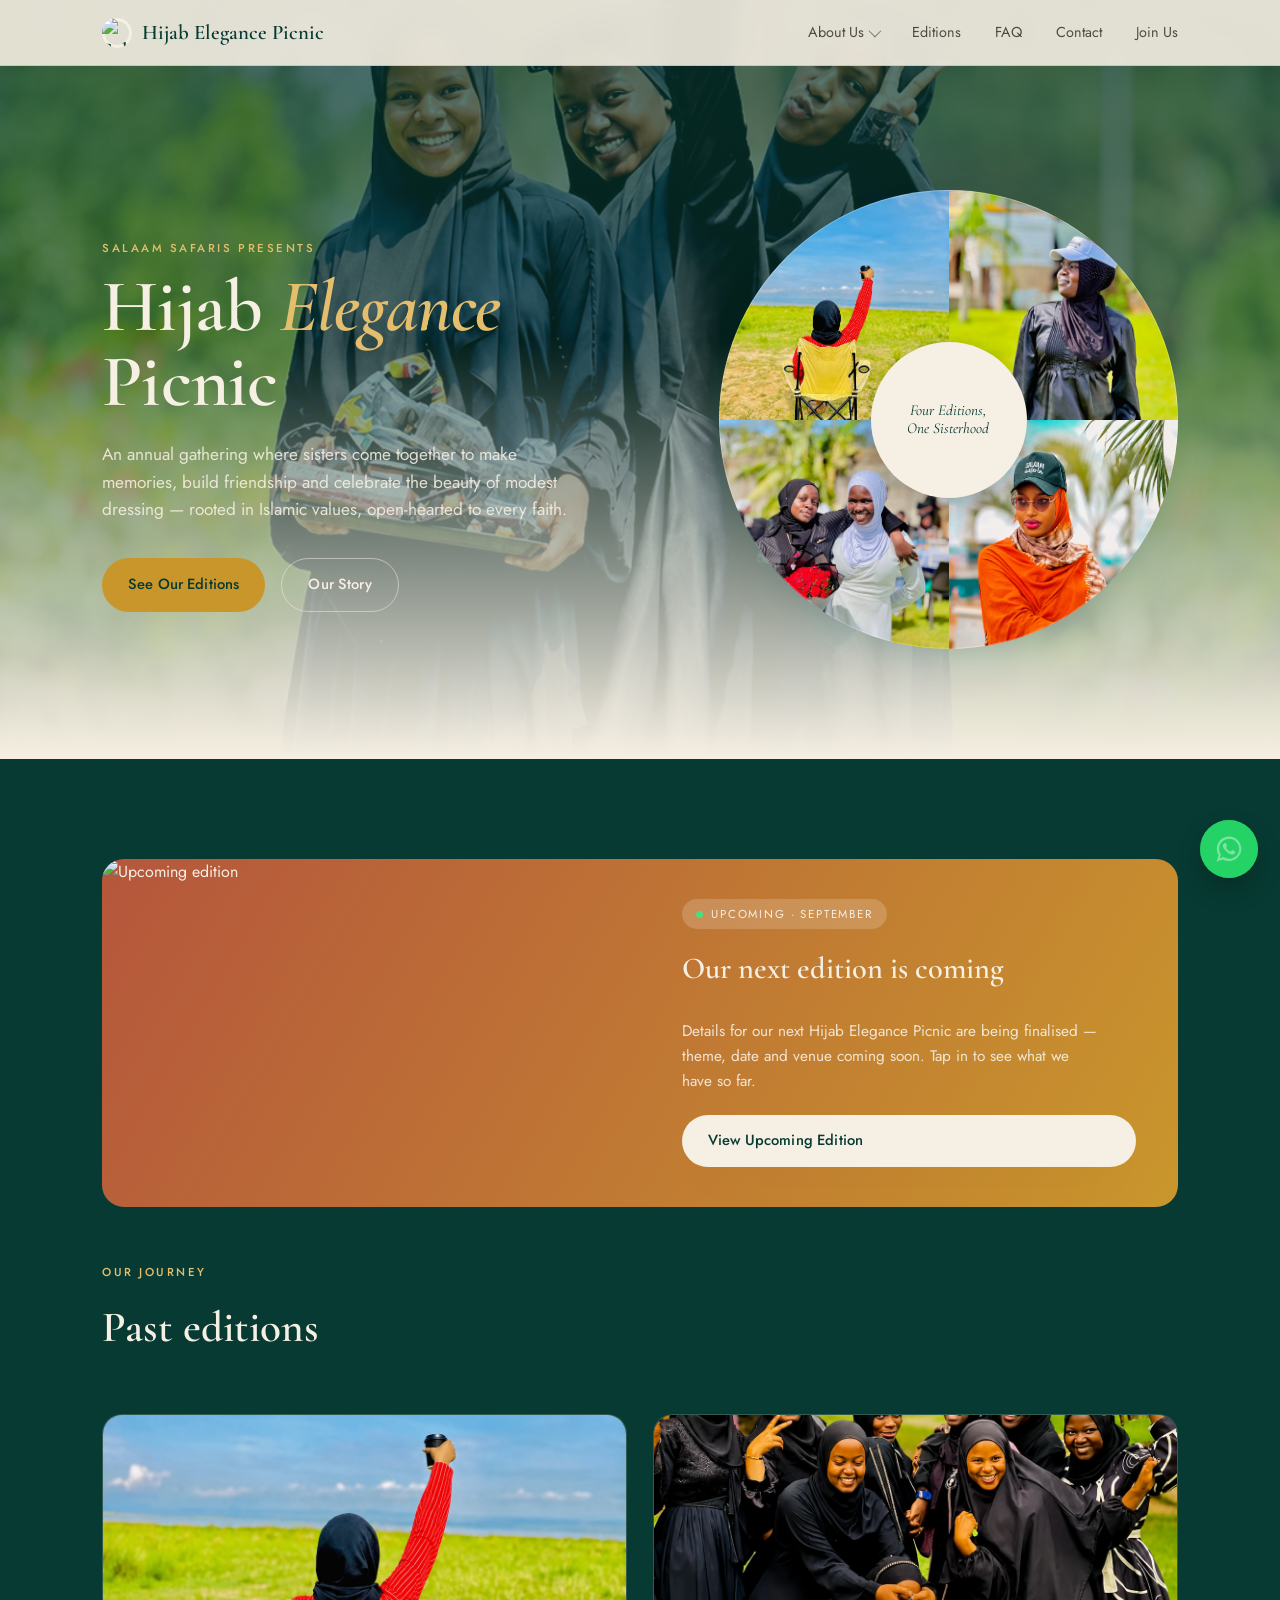
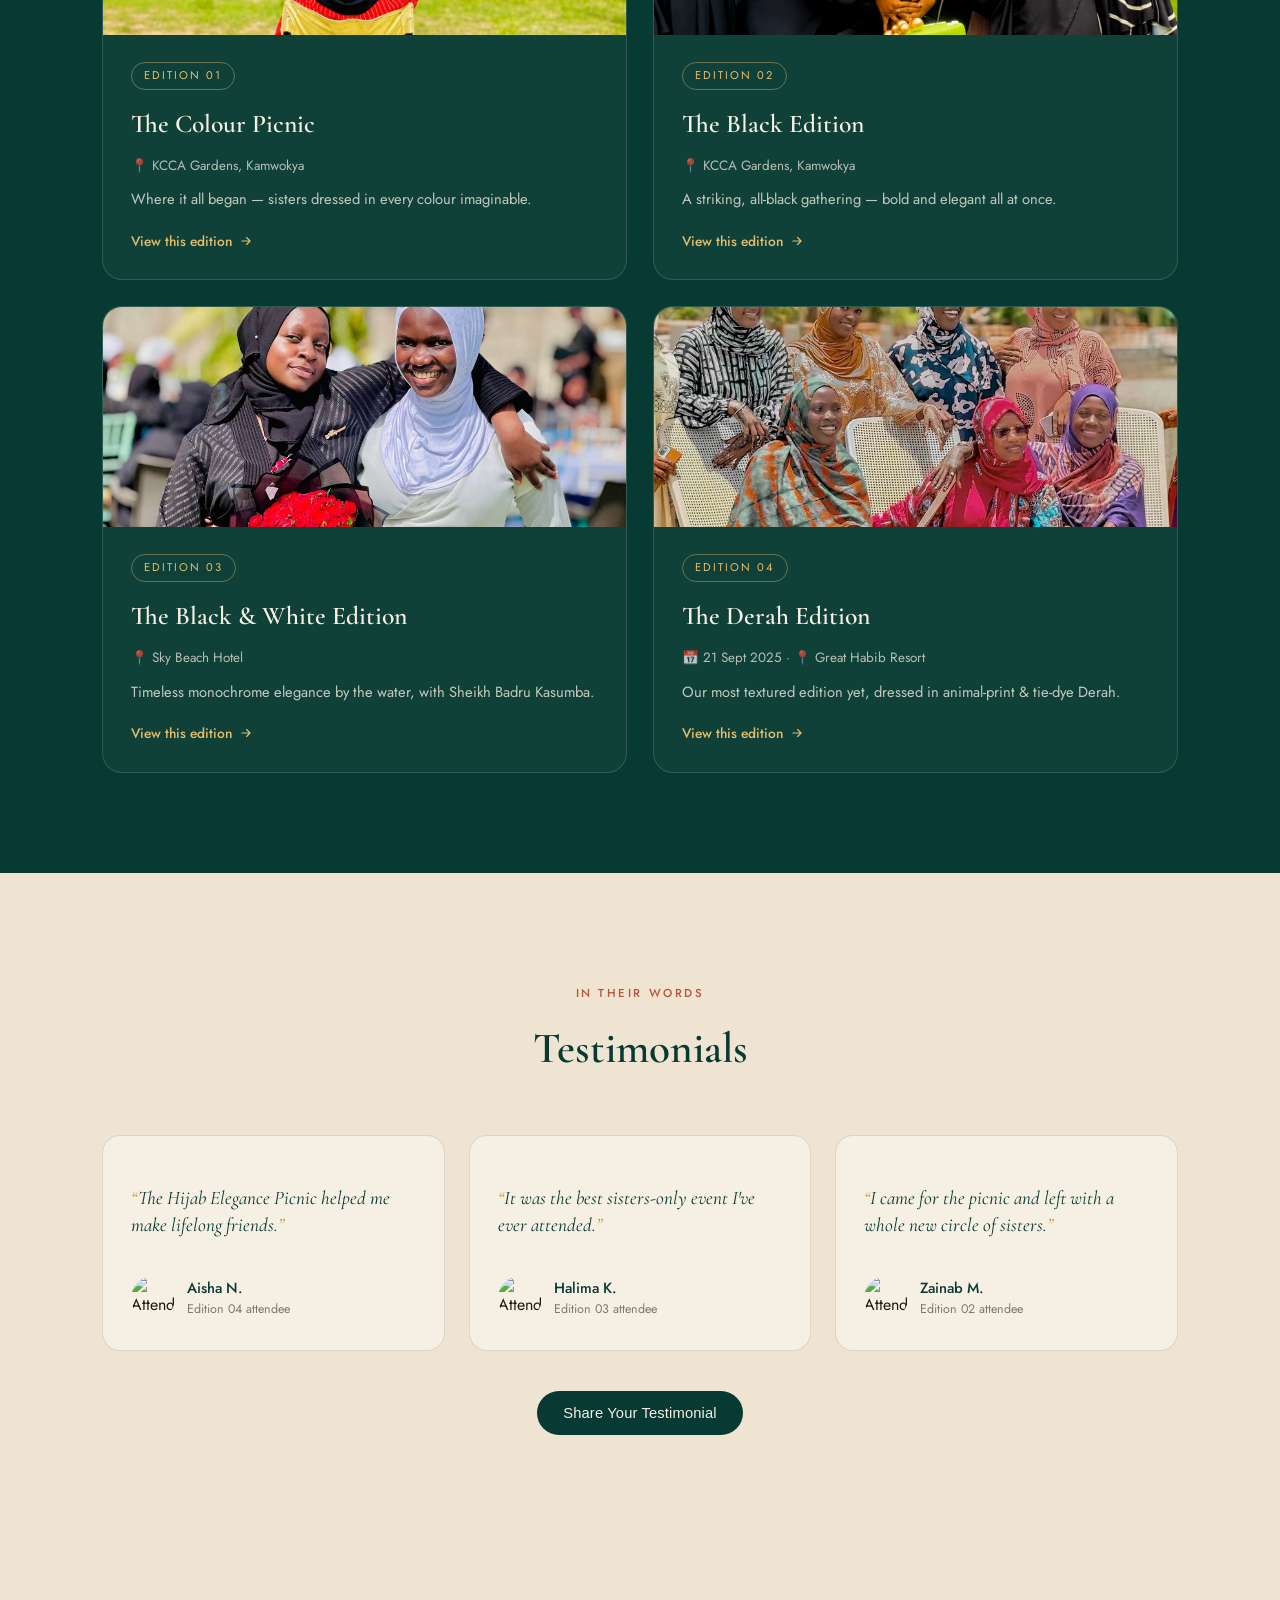
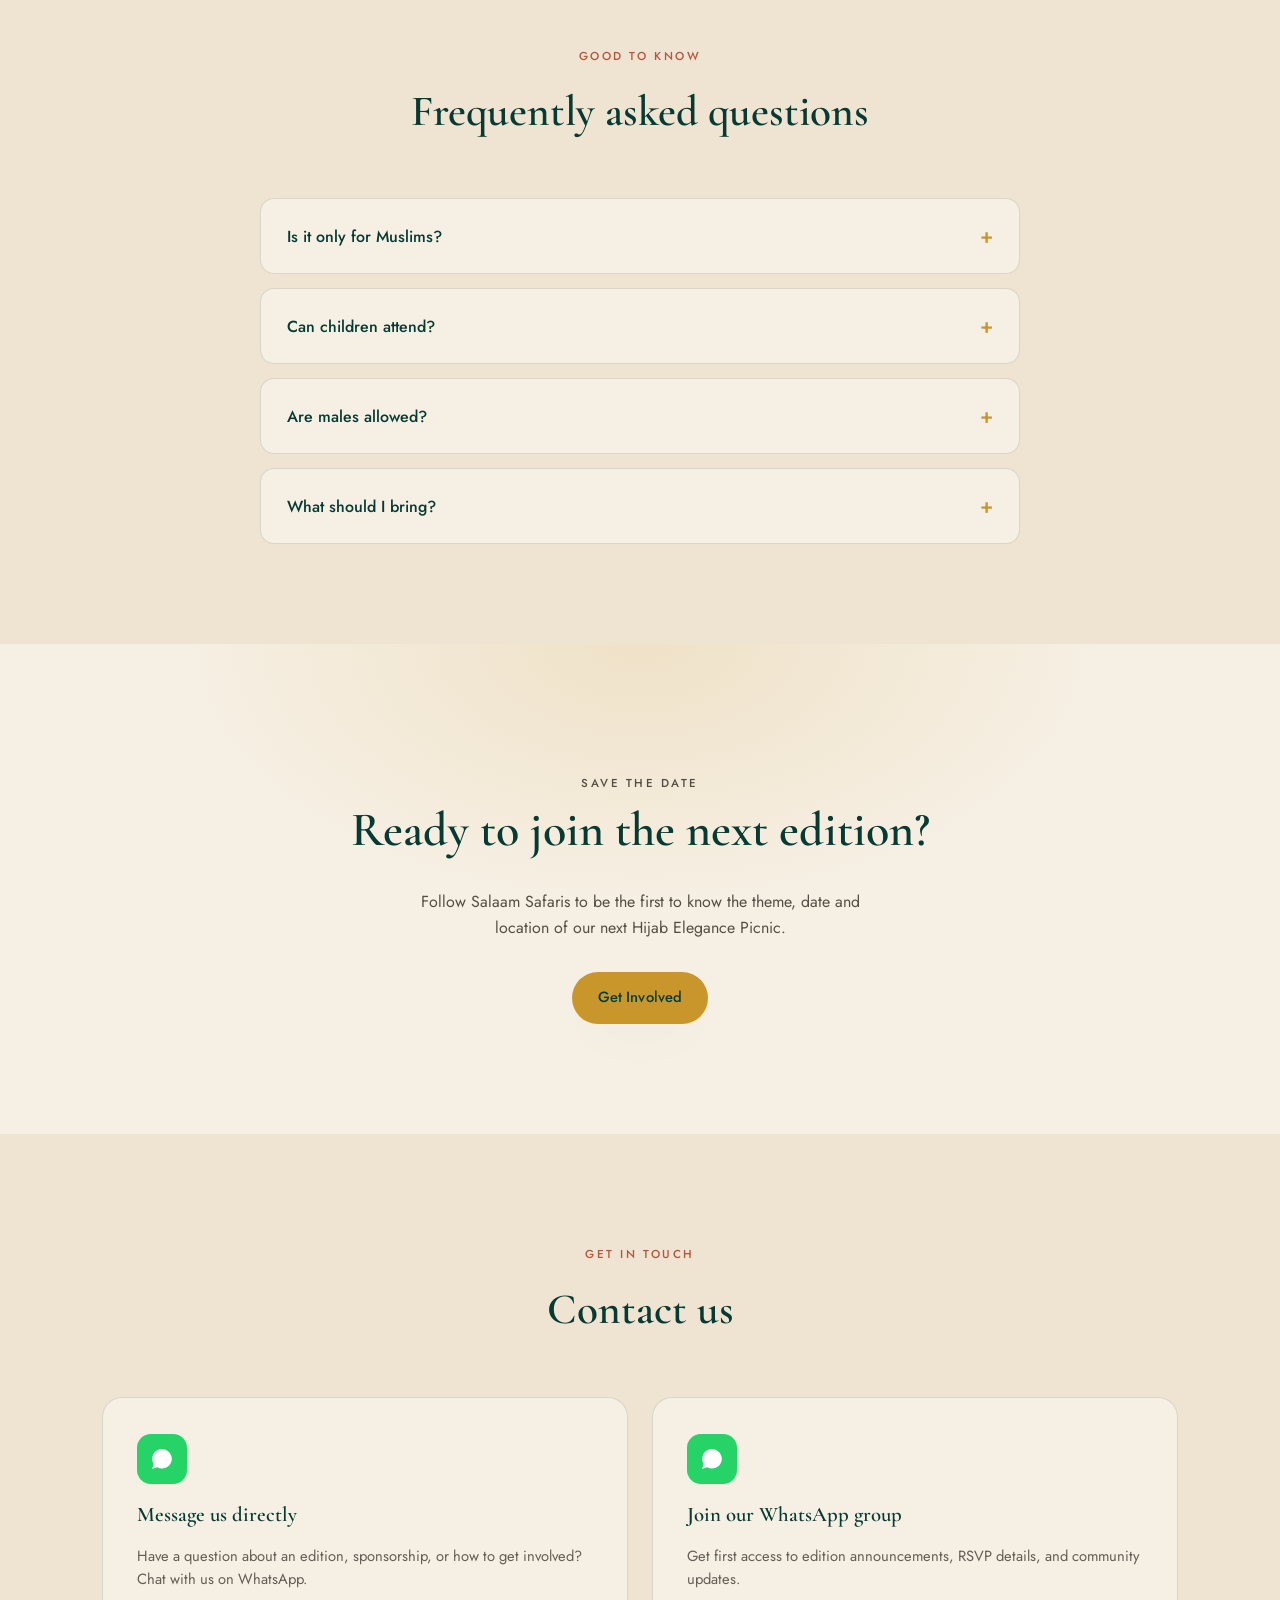
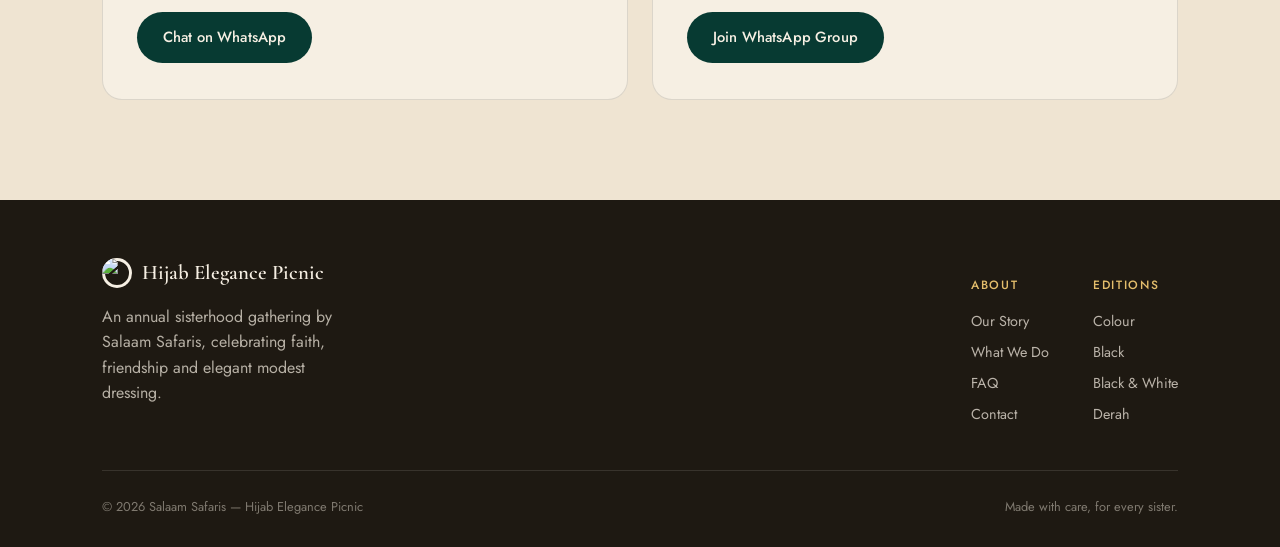
==== index.html @ fbd4b78c "Add files via upload" ====
<!DOCTYPE html>
<html lang="en">
<head>
<meta charset="UTF-8">
<meta name="viewport" content="width=device-width, initial-scale=1.0">
<title>Hijab Elegance Picnic — Salaam Safaris</title>
<link rel="stylesheet" href="style.css">
</head>
<body>

<header>
  <nav>
    <a href="index.html" class="brand">
      <span class="mark"><img src="hhhhh2" alt="Salaam Safaris logo"></span>
      Hijab Elegance Picnic
    </a>
    <button class="navtoggle" id="navToggle" aria-label="Toggle menu">
      <svg width="24" height="24" viewBox="0 0 24 24" fill="none"><path d="M4 6h16M4 12h16M4 18h16" stroke="currentColor" stroke-width="1.8" stroke-linecap="round"/></svg>
    </button>
    <div class="navlinks" id="navLinks">
      <div class="has-dropdown">
        <a href="about.html">About Us <span class="caret"></span></a>
        <div class="dropdown-menu">
          <a href="about.html#story">Our Story</a>
          <a href="about.html#mission">Mission &amp; Vision</a>
          <a href="about.html#activities">What We Do</a>
        </div>
      </div>
      <a href="#editions">Editions</a>
      <a href="#faq">FAQ</a>
      <a href="#contact">Contact</a>
      <a href="#join">Join Us</a>
    </div>
  </nav>
</header>

<section class="hero">
  <div class="hero-bg">
    <!-- Replace with a wide photo from a picnic -->
    <img src="bwbw1.png" alt="Sisters at the Hijab Elegance Picnic">
  </div>
  <div class="wrap hero-inner">
    <div>
      <p class="eyebrow">Salaam Safaris presents</p>
      <h1>Hijab <em>Elegance</em><br>Picnic</h1>
      <p class="sub">An annual gathering where sisters come together to make memories, build friendship and celebrate the beauty of modest dressing — rooted in Islamic values, open-hearted to every faith.</p>
      <div class="hero-ctas">
        <a href="#editions" class="btn btn-primary">See Our Editions</a>
        <a href="about.html" class="btn btn-ghost">Our Story</a>
      </div>
    </div>
    <div class="drape reveal">
      <div class="quadrant q-color"><img src="Nakiah.png" alt="Colour edition"></div>
      <div class="quadrant q-black"><img src="hafswa.jpg" alt="Black edition"></div>
      <div class="quadrant q-bw"><img src="bwbw2.jpg" alt="Black and white edition"></div>
      <div class="quadrant q-derah"><img src="ddddd2.jpeg" alt="Derah edition"></div>
      <div class="drape-center"><span>Four Editions,<br>One Sisterhood</span></div>
    </div>
  </div>
</section>

<section class="editions section-pad" id="editions">
  <div class="wrap">

    <a href="upcoming.html" class="upcoming-banner reveal">
      <div class="upcoming-photo">
        <!-- Replace with a photo teasing the September edition -->
        <img src="https://placehold.co/800x600/B5563C/F6EFE3?text=Upcoming+Edition+Photo" alt="Upcoming edition">
      </div>
      <div class="upcoming-content">
        <span class="upcoming-badge"><span class="dot"></span>Upcoming · September</span>
        <h3>Our next edition is coming</h3>
        <p>Details for our next Hijab Elegance Picnic are being finalised — theme, date and venue coming soon. Tap in to see what we have so far.</p>
        <span class="btn btn-primary">View Upcoming Edition</span>
      </div>
    </a>

    <div class="section-head past-editions-head reveal">
      <p class="eyebrow">Our Journey</p>
      <h2>Past editions</h2>
    </div>
    <div class="edition-grid">

      <a href="edition-colour.html" class="edition-card reveal">
        <div class="edition-photo"><img src="Nakiah.png" alt="The Colour Picnic"></div>
        <div class="edition-body">
          <span class="edition-tag">Edition 01</span>
          <h3>The Colour Picnic</h3>
          <div class="edition-meta"><span>📍 KCCA Gardens, Kamwokya</span></div>
          <p class="desc">Where it all began — sisters dressed in every colour imaginable.</p>
          <span class="edition-link">View this edition <svg width="14" height="14" viewBox="0 0 24 24" fill="none"><path d="M5 12h14M13 6l6 6-6 6" stroke="currentColor" stroke-width="2" stroke-linecap="round" stroke-linejoin="round"/></svg></span>
        </div>
      </a>

      <a href="edition-black.html" class="edition-card reveal">
        <div class="edition-photo"><img src="bbbbb5.jpg" alt="The Black Edition"></div>
        <div class="edition-body">
          <span class="edition-tag">Edition 02</span>
          <h3>The Black Edition</h3>
          <div class="edition-meta"><span>📍 KCCA Gardens, Kamwokya</span></div>
          <p class="desc">A striking, all-black gathering — bold and elegant all at once.</p>
          <span class="edition-link">View this edition <svg width="14" height="14" viewBox="0 0 24 24" fill="none"><path d="M5 12h14M13 6l6 6-6 6" stroke="currentColor" stroke-width="2" stroke-linecap="round" stroke-linejoin="round"/></svg></span>
        </div>
      </a>

      <a href="edition-bw.html" class="edition-card reveal">
        <div class="edition-photo"><img src="bwbw2.jpg" alt="The Black and White Edition"></div>
        <div class="edition-body">
          <span class="edition-tag">Edition 03</span>
          <h3>The Black &amp; White Edition</h3>
          <div class="edition-meta"><span>📍 Sky Beach Hotel</span></div>
          <p class="desc">Timeless monochrome elegance by the water, with Sheikh Badru Kasumba.</p>
          <span class="edition-link">View this edition <svg width="14" height="14" viewBox="0 0 24 24" fill="none"><path d="M5 12h14M13 6l6 6-6 6" stroke="currentColor" stroke-width="2" stroke-linecap="round" stroke-linejoin="round"/></svg></span>
        </div>
      </a>

      <a href="edition-derah.html" class="edition-card reveal">
        <div class="edition-photo"><img src="ddddd4.jpeg" alt="The Derah Edition"></div>
        <div class="edition-body">
          <span class="edition-tag">Edition 04</span>
          <h3>The Derah Edition</h3>
          <div class="edition-meta"><span>📅 21 Sept 2025 · 📍 Great Habib Resort</span></div>
          <p class="desc">Our most textured edition yet, dressed in animal-print &amp; tie-dye Derah.</p>
          <span class="edition-link">View this edition <svg width="14" height="14" viewBox="0 0 24 24" fill="none"><path d="M5 12h14M13 6l6 6-6 6" stroke="currentColor" stroke-width="2" stroke-linecap="round" stroke-linejoin="round"/></svg></span>
        </div>
      </a>

    </div>
  </div>
</section>

<section class="testimonials section-pad">
  <div class="wrap">
    <div class="section-head center reveal">
      <p class="eyebrow">In Their Words</p>
      <h2>Testimonials</h2>
    </div>
    <div class="testi-grid reveal">
      <div class="testi-card">
        <p class="testi-quote">The Hijab Elegance Picnic helped me make lifelong friends.</p>
        <div class="testi-person">
          <div class="testi-avatar"><img src="https://placehold.co/100x100/E7C8C0/1E1912?text=Photo" alt="Attendee"></div>
          <div><div class="name">Aisha N.</div><div class="role">Edition 04 attendee</div></div>
        </div>
      </div>
      <div class="testi-card">
        <p class="testi-quote">It was the best sisters-only event I've ever attended.</p>
        <div class="testi-person">
          <div class="testi-avatar"><img src="https://placehold.co/100x100/C9962C/1E1912?text=Photo" alt="Attendee"></div>
          <div><div class="name">Halima K.</div><div class="role">Edition 03 attendee</div></div>
        </div>
      </div>
      <div class="testi-card">
        <p class="testi-quote">I came for the picnic and left with a whole new circle of sisters.</p>
        <div class="testi-person">
          <div class="testi-avatar"><img src="https://placehold.co/100x100/0B4F45/F6EFE3?text=Photo" alt="Attendee"></div>
          <div><div class="name">Zainab M.</div><div class="role">Edition 02 attendee</div></div>
        </div>
      </div>
    </div>

    <div class="testi-add reveal">
      <button class="btn btn-dark" id="testiToggle">Share Your Testimonial</button>
      <form class="testi-form" id="testiForm" novalidate>
        <div>
          <label for="testiName">Your name</label>
          <input type="text" id="testiName" placeholder="e.g. Amina S." required>
        </div>
        <div>
          <label for="testiEdition">Edition you attended (optional)</label>
          <input type="text" id="testiEdition" placeholder="e.g. Derah Edition, Sept 2025">
        </div>
        <div>
          <label for="testiQuote">Your testimonial</label>
          <textarea id="testiQuote" placeholder="Share your experience at the picnic..." required></textarea>
        </div>
        <button type="submit" class="btn btn-primary" style="align-self:flex-start;">Submit</button>
        <small id="testiStatus" class="testi-status"></small>
      </form>
    </div>
  </div>
</section>

<section class="section-pad" id="faq" style="background:var(--sand-2);">
  <div class="wrap">
    <div class="section-head center reveal">
      <p class="eyebrow">Good To Know</p>
      <h2>Frequently asked questions</h2>
    </div>
    <div class="faq-list reveal">
      <div class="faq-item">
        <button class="faq-q">Is it only for Muslims? <span class="plus">+</span></button>
        <div class="faq-a"><div class="faq-a-inner">Not at all. The picnic is Islamic-based and rooted in Islamic tradition, but sisters of every faith are warmly welcome — the friendships and memories we create belong to everyone who joins us.</div></div>
      </div>
      <div class="faq-item">
        <button class="faq-q">Can children attend? <span class="plus">+</span></button>
        <div class="faq-a"><div class="faq-a-inner">Children are welcome to join their mothers or guardians. Please keep an eye on little ones during team-building games so everyone can enjoy the day safely.</div></div>
      </div>
      <div class="faq-item">
        <button class="faq-q">Are males allowed? <span class="plus">+</span></button>
        <div class="faq-a"><div class="faq-a-inner">The Hijab Elegance Picnic is a sisters-only gathering, giving women a comfortable, private space for sister talks and open conversation.</div></div>
      </div>
      <div class="faq-item">
        <button class="faq-q">What should I bring? <span class="plus">+</span></button>
        <div class="faq-a"><div class="faq-a-inner">Come dressed in that edition's theme, bring a picnic mat or blanket, a water bottle, sunscreen, and a snack to share if you'd like. Comfortable shoes are recommended for the team-building games.</div></div>
      </div>
    </div>
  </div>
</section>

<section class="cta section-pad" id="join">
  <div class="wrap">
    <p class="eyebrow center">Save the Date</p>
    <h2>Ready to join the next edition?</h2>
    <p>Follow Salaam Safaris to be the first to know the theme, date and location of our next Hijab Elegance Picnic.</p>
    <a href="https://wa.me/256756549534?text=Hi%2C%20I%27d%20like%20to%20get%20involved%20with%20the%20Hijab%20Elegance%20Picnic" target="_blank" rel="noopener" class="btn btn-primary">Get Involved</a>
  </div>
</section>

<section class="section-pad" id="contact" style="background:var(--sand-2);">
  <div class="wrap">
    <div class="section-head center reveal">
      <p class="eyebrow">Get In Touch</p>
      <h2>Contact us</h2>
    </div>
    <div class="contact-grid reveal">
      <div class="contact-card">
        <div class="c-icon">
          <svg width="24" height="24" viewBox="0 0 32 32" fill="#fff"><path d="M16.04 2.67C8.84 2.67 3 8.5 3 15.7c0 2.53.7 4.9 1.93 6.93L2.67 29.33l6.9-2.2a13 13 0 0 0 6.47 1.7h.01c7.2 0 13.04-5.83 13.04-13.03 0-3.48-1.36-6.75-3.82-9.21a12.95 12.95 0 0 0-9.23-3.82z"/></svg>
        </div>
        <h3>Message us directly</h3>
        <p>Have a question about an edition, sponsorship, or how to get involved? Chat with us on WhatsApp.</p>
        <a href="https://wa.me/256756549534?text=Hi%2C%20I%27d%20like%20to%20know%20more%20about%20the%20Hijab%20Elegance%20Picnic" target="_blank" rel="noopener" class="btn btn-dark">Chat on WhatsApp</a>
      </div>
      <div class="contact-card">
        <div class="c-icon">
          <svg width="24" height="24" viewBox="0 0 32 32" fill="#fff"><path d="M16.04 2.67C8.84 2.67 3 8.5 3 15.7c0 2.53.7 4.9 1.93 6.93L2.67 29.33l6.9-2.2a13 13 0 0 0 6.47 1.7h.01c7.2 0 13.04-5.83 13.04-13.03 0-3.48-1.36-6.75-3.82-9.21a12.95 12.95 0 0 0-9.23-3.82z"/></svg>
        </div>
        <h3>Join our WhatsApp group</h3>
        <p>Get first access to edition announcements, RSVP details, and community updates.</p>
        <!-- Replace with your real WhatsApp group invite link -->
        <a href="https://chat.whatsapp.com/PASTE_GROUP_INVITE_LINK_HERE" target="_blank" rel="noopener" class="btn btn-dark">Join WhatsApp Group</a>
      </div>
    </div>
  </div>
</section>

<footer>
  <div class="wrap">
    <div class="footer-grid">
      <div>
        <a href="index.html" class="brand"><span class="mark"><img src="https://placehold.co/60x60/0B4F45/E4BE6C?text=Logo" alt="Logo"></span>Hijab Elegance Picnic</a>
        <p style="margin-top:14px;max-width:260px;">An annual sisterhood gathering by Salaam Safaris, celebrating faith, friendship and elegant modest dressing.</p>
      </div>
      <div class="footer-links">
        <div class="footer-col">
          <h5>About</h5>
          <a href="about.html#story">Our Story</a>
          <a href="about.html#activities">What We Do</a>
          <a href="#faq">FAQ</a>
          <a href="#contact">Contact</a>
        </div>
        <div class="footer-col">
          <h5>Editions</h5>
          <a href="edition-colour.html">Colour</a>
          <a href="edition-black.html">Black</a>
          <a href="edition-bw.html">Black &amp; White</a>
          <a href="edition-derah.html">Derah</a>
        </div>
      </div>
    </div>
    <div class="footer-bottom">
      <span>© 2026 Salaam Safaris — Hijab Elegance Picnic</span>
      <span>Made with care, for every sister.</span>
    </div>
  </div>
</footer>

<a href="https://wa.me/256756549534" target="_blank" rel="noopener" class="wa-float" aria-label="Chat with us on WhatsApp">
  <span class="wa-pulse"></span>
  <svg viewBox="0 0 32 32" fill="#fff"><path d="M16.04 2.67C8.84 2.67 3 8.5 3 15.7c0 2.53.7 4.9 1.93 6.93L2.67 29.33l6.9-2.2a13 13 0 0 0 6.47 1.7h.01c7.2 0 13.04-5.83 13.04-13.03 0-3.48-1.36-6.75-3.82-9.21a12.95 12.95 0 0 0-9.23-3.82zm0 23.7h-.01a10.8 10.8 0 0 1-5.5-1.5l-.4-.24-4.1 1.3 1.3-4-.26-.42a10.7 10.7 0 0 1-1.65-5.71c0-5.94 4.84-10.78 10.79-10.78 2.88 0 5.59 1.12 7.63 3.16a10.72 10.72 0 0 1 3.16 7.63c0 5.94-4.84 10.76-10.96 10.76zm5.9-8.06c-.32-.16-1.9-.94-2.2-1.05-.3-.11-.51-.16-.73.16-.21.32-.84 1.05-1.03 1.26-.19.21-.38.24-.7.08-.32-.16-1.34-.49-2.55-1.57-.94-.84-1.58-1.87-1.76-2.19-.19-.32-.02-.49.14-.65.14-.14.32-.38.48-.56.16-.19.21-.32.32-.54.11-.21.05-.4-.03-.56-.08-.16-.73-1.76-1-2.41-.26-.63-.53-.54-.73-.55h-.62c-.21 0-.56.08-.85.4-.29.32-1.12 1.1-1.12 2.67 0 1.57 1.15 3.09 1.31 3.3.16.21 2.26 3.45 5.47 4.84.76.33 1.36.52 1.82.67.77.24 1.46.21 2.02.13.62-.09 1.9-.78 2.16-1.53.27-.75.27-1.4.19-1.53-.08-.13-.29-.21-.61-.37z"/></svg>
</a>

<script src="script.js"></script>
</body>
</html>
---- style.css ----
@import url('https://fonts.googleapis.com/css2?family=Cormorant+Garamond:ital,wght@0,400;0,500;0,600;0,700;1,500&family=Jost:wght@300;400;500;600&display=swap');

:root{
  --emerald: #0B4F45;
  --emerald-deep: #073A32;
  --gold: #C9962C;
  --gold-light: #E4BE6C;
  --henna: #B5563C;
  --sand: #F6EFE3;
  --sand-2: #EFE4D2;
  --ink: #1E1912;
  --rose: #E7C8C0;
  --line: rgba(30,25,18,0.12);
  --shadow: 0 20px 50px -25px rgba(11,79,69,0.35);
}

*{box-sizing:border-box;}
html{scroll-behavior:smooth;}
body{
  margin:0;
  background:var(--sand);
  color:var(--ink);
  font-family:'Jost',sans-serif;
  font-weight:400;
  line-height:1.6;
  -webkit-font-smoothing:antialiased;
}
h1,h2,h3,.display{
  font-family:'Cormorant Garamond', serif;
  font-weight:600;
  color:var(--emerald-deep);
  margin:0;
}
a{color:inherit;text-decoration:none;}
img{max-width:100%;display:block;}
.eyebrow{
  font-family:'Jost',sans-serif;
  text-transform:uppercase;
  letter-spacing:0.22em;
  font-size:0.72rem;
  color:var(--henna);
  font-weight:500;
}
.wrap{max-width:1140px;margin:0 auto;padding:0 32px;}
section{position:relative;}

.reveal{opacity:0;transform:translateY(24px);transition:opacity 0.8s ease, transform 0.8s ease;}
.reveal.in{opacity:1;transform:translateY(0);}
@media (prefers-reduced-motion: reduce){.reveal{opacity:1;transform:none;transition:none;}html{scroll-behavior:auto;}}

/* ---------- NAV ---------- */
header{
  position:fixed;top:0;left:0;right:0;z-index:100;
  background:rgba(246,239,227,0.9);
  backdrop-filter:blur(10px);
  border-bottom:1px solid var(--line);
}
nav{display:flex;align-items:center;justify-content:space-between;max-width:1140px;margin:0 auto;padding:16px 32px;}
.brand{font-family:'Cormorant Garamond',serif;font-size:1.3rem;font-weight:600;color:var(--emerald-deep);display:flex;align-items:center;gap:10px;}
.brand .mark{width:30px;height:30px;border-radius:50%;overflow:hidden;flex-shrink:0;box-shadow:inset 0 0 0 3px var(--sand);}
.brand .mark img{width:100%;height:100%;object-fit:cover;}
.navlinks{display:flex;align-items:center;gap:34px;}
.navlinks a{font-size:0.9rem;color:var(--ink);opacity:0.75;transition:opacity .25s ease, color .25s ease;}
.navlinks a:hover{opacity:1;color:var(--henna);}
.navtoggle{display:none;background:none;border:none;cursor:pointer;color:var(--emerald-deep);}
@media (max-width:760px){
  .navlinks{position:absolute;top:100%;left:0;right:0;background:var(--sand);flex-direction:column;align-items:stretch;gap:0;max-height:0;overflow:hidden;border-bottom:1px solid var(--line);transition:max-height .35s ease;}
  .navlinks.open{max-height:360px;}
  .navlinks a{padding:16px 32px;border-top:1px solid var(--line);}
  .navtoggle{display:block;}
}

/* ---------- HERO (home) ---------- */
.hero{position:relative;padding:190px 0 110px;overflow:hidden;isolation:isolate;}
.hero-bg{position:absolute;inset:0;z-index:-2;}
.hero-bg img{width:100%;height:100%;object-fit:cover;}
.hero-bg::after{content:"";position:absolute;inset:0;background:linear-gradient(180deg, rgba(7,58,50,0.72) 0%, rgba(7,58,50,0.55) 45%, var(--sand) 100%);}
.hero *{color:var(--sand);}
.hero .eyebrow{color:var(--gold-light);}
.hero h1 em{font-style:italic;color:var(--gold-light);}
.hero-inner{display:grid;grid-template-columns:1.1fr 0.9fr;gap:56px;align-items:center;}
@media (max-width:900px){.hero-inner{grid-template-columns:1fr;}.hero{padding:150px 0 80px;}}
.hero h1{font-size:clamp(2.6rem,6vw,4.6rem);line-height:1.02;letter-spacing:-0.01em;}
.hero p.sub{margin-top:22px;max-width:480px;font-size:1.08rem;color:rgba(246,239,227,0.88)!important;}
.hero-ctas{margin-top:34px;display:flex;gap:16px;flex-wrap:wrap;}

.btn{display:inline-flex;align-items:center;gap:8px;padding:14px 26px;border-radius:999px;font-size:0.92rem;font-weight:500;letter-spacing:0.01em;transition:transform .25s ease, box-shadow .25s ease, background .25s ease;cursor:pointer;border:none;}
.btn-primary{background:var(--gold);color:var(--emerald-deep)!important;box-shadow:var(--shadow);}
.btn-primary:hover{transform:translateY(-2px);background:var(--gold-light);}
.btn-ghost{background:transparent;color:var(--sand)!important;border:1.5px solid rgba(246,239,227,0.5);}
.btn-ghost:hover{border-color:var(--sand);}
.btn-dark{background:var(--emerald-deep);color:var(--sand)!important;}
.btn-dark:hover{transform:translateY(-2px);background:var(--emerald);}

/* circular drape made of 4 images */
.drape{position:relative;aspect-ratio:1/1;border-radius:50%;overflow:hidden;box-shadow:var(--shadow);animation:fadeUp 1s ease both;}
@keyframes fadeUp{from{opacity:0;transform:translateY(18px) scale(.98);}to{opacity:1;transform:none;}}
.drape .quadrant{position:absolute;width:50%;height:50%;overflow:hidden;}
.drape .quadrant img{width:100%;height:100%;object-fit:cover;}
.q-color{top:0;left:0;}
.q-black{top:0;right:0;}
.q-bw{bottom:0;left:0;}
.q-derah{bottom:0;right:0;}
.drape::after{content:"";position:absolute;inset:0;border-radius:50%;box-shadow:inset 0 0 0 1px rgba(255,255,255,0.25);pointer-events:none;}
.drape-center{position:absolute;top:50%;left:50%;transform:translate(-50%,-50%);width:34%;height:34%;border-radius:50%;background:var(--sand);display:flex;align-items:center;justify-content:center;text-align:center;box-shadow:0 8px 24px rgba(0,0,0,0.25);z-index:2;}
.drape-center span{font-family:'Cormorant Garamond',serif;font-style:italic;font-size:0.95rem;color:var(--emerald-deep);line-height:1.15;padding:0 6px;}

/* ---------- SECTION HEADERS ---------- */
.section-head{max-width:640px;margin-bottom:52px;}
.section-head h2{font-size:clamp(2rem,4vw,2.7rem);margin-top:10px;}
.section-pad{padding:100px 0;}
.divider{width:64px;height:2px;background:var(--gold);margin:26px 0;}
.center{text-align:center;margin-left:auto;margin-right:auto;}

/* ---------- ABOUT ---------- */
.about{background:var(--sand-2);}
.about-grid{display:grid;grid-template-columns:1fr 1fr;gap:64px;align-items:start;}
@media (max-width:820px){.about-grid{grid-template-columns:1fr;gap:36px;}}
.about p{color:rgba(30,25,18,0.82);font-size:1.02rem;margin-bottom:16px;}
.pillars{display:flex;flex-direction:column;gap:22px;}
.pillar{display:flex;gap:16px;padding:20px;background:var(--sand);border:1px solid var(--line);border-radius:14px;}
.pillar .num{font-family:'Cormorant Garamond',serif;font-size:1.6rem;font-style:italic;color:var(--gold);min-width:34px;}
.pillar h3{font-size:1.15rem;font-family:'Jost';font-weight:600;color:var(--emerald-deep);margin-bottom:4px;}
.pillar p{margin:0;font-size:0.92rem;color:rgba(30,25,18,0.7);}

/* ---------- MISSION & VISION ---------- */
.mv-grid{display:grid;grid-template-columns:1fr 1fr;gap:28px;}
@media (max-width:760px){.mv-grid{grid-template-columns:1fr;}}
.mv-card{padding:44px 38px;border-radius:22px;position:relative;overflow:hidden;}
.mv-card.mission{background:var(--emerald-deep);color:var(--sand);}
.mv-card.vision{background:var(--henna);color:var(--sand);}
.mv-card .mv-icon{width:52px;height:52px;border-radius:14px;background:rgba(246,239,227,0.14);display:flex;align-items:center;justify-content:center;margin-bottom:22px;}
.mv-card h3{color:var(--sand);font-size:1.6rem;margin-bottom:14px;}
.mv-card p{margin:0;font-size:1.02rem;color:rgba(246,239,227,0.9);}
.mv-card .mv-tag{font-size:0.7rem;letter-spacing:0.18em;text-transform:uppercase;color:rgba(246,239,227,0.65);margin-bottom:10px;display:block;}

/* ---------- ACTIVITIES ---------- */
.activities-grid{display:grid;grid-template-columns:repeat(3,1fr);gap:24px;}
@media (max-width:820px){.activities-grid{grid-template-columns:repeat(2,1fr);}}
@media (max-width:560px){.activities-grid{grid-template-columns:1fr;}}
.activity-card{padding:30px 26px;border-radius:18px;background:var(--sand);border:1px solid var(--line);transition:transform .3s ease, box-shadow .3s ease, border-color .3s ease;}
.activity-card:hover{transform:translateY(-6px);box-shadow:var(--shadow);border-color:transparent;}
.activity-icon{width:46px;height:46px;border-radius:12px;display:flex;align-items:center;justify-content:center;background:var(--emerald-deep);color:var(--sand);margin-bottom:18px;}
.activity-card h3{font-family:'Jost';font-weight:600;font-size:1.05rem;color:var(--emerald-deep);margin-bottom:8px;}
.activity-card p{margin:0;font-size:0.9rem;color:rgba(30,25,18,0.68);}

/* ---------- EDITIONS (overview cards, home page) ---------- */
.editions{background:var(--emerald-deep);color:var(--sand);}
.editions .section-head h2{color:var(--sand);}
.editions .eyebrow{color:var(--gold-light);}
.edition-grid{display:grid;grid-template-columns:repeat(2,1fr);gap:26px;}
@media (max-width:760px){.edition-grid{grid-template-columns:1fr;}}
.edition-card{display:block;border-radius:20px;overflow:hidden;background:rgba(246,239,227,0.04);border:1px solid rgba(246,239,227,0.14);transition:transform .35s ease, border-color .35s ease;}
.edition-card:hover{transform:translateY(-6px);border-color:var(--gold);}
.edition-photo{height:220px;overflow:hidden;position:relative;}
.edition-photo img{width:100%;height:100%;object-fit:cover;transition:transform .5s ease;}
.edition-card:hover .edition-photo img{transform:scale(1.06);}
.edition-body{padding:26px 28px;}
.edition-tag{display:inline-block;font-size:0.7rem;letter-spacing:0.18em;text-transform:uppercase;color:var(--gold-light);border:1px solid rgba(228,190,108,0.4);padding:4px 12px;border-radius:999px;margin-bottom:14px;}
.edition-body h3{font-family:'Cormorant Garamond',serif;font-size:1.6rem;color:var(--sand);margin-bottom:10px;}
.edition-meta{display:flex;flex-wrap:wrap;gap:14px 18px;font-size:0.84rem;color:rgba(246,239,227,0.72);margin-bottom:12px;}
.edition-body p.desc{font-size:0.92rem;color:rgba(246,239,227,0.78);margin:0 0 16px;}
.edition-link{font-size:0.86rem;color:var(--gold-light);display:inline-flex;align-items:center;gap:6px;font-weight:500;}
.edition-card:hover .edition-link{gap:10px;}
.edition-link svg{transition:transform .3s ease;}

.derah-note{background:var(--sand-2);border-radius:20px;padding:36px 40px;display:grid;grid-template-columns:auto 1fr;gap:28px;align-items:center;margin-top:56px;border:1px solid var(--line);}
@media (max-width:640px){.derah-note{grid-template-columns:1fr;text-align:left;}}
.derah-swatch-lg{width:120px;height:120px;border-radius:16px;overflow:hidden;flex-shrink:0;}
.derah-swatch-lg img{width:100%;height:100%;object-fit:cover;}
.derah-note h4{font-family:'Cormorant Garamond';font-size:1.3rem;color:var(--emerald-deep);margin-bottom:6px;}
.derah-note p{margin:0;font-size:0.92rem;color:rgba(30,25,18,0.72);}

/* ---------- TESTIMONIALS ---------- */
.testimonials{background:var(--sand-2);}
.testi-grid{display:grid;grid-template-columns:repeat(3,1fr);gap:24px;}
@media (max-width:860px){.testi-grid{grid-template-columns:1fr;}}
.testi-card{background:var(--sand);border:1px solid var(--line);border-radius:18px;padding:30px 28px;display:flex;flex-direction:column;gap:18px;}
.testi-quote{font-family:'Cormorant Garamond',serif;font-style:italic;font-size:1.2rem;color:var(--emerald-deep);line-height:1.4;}
.testi-quote::before{content:"“";color:var(--gold);}
.testi-quote::after{content:"”";color:var(--gold);}
.testi-person{display:flex;align-items:center;gap:12px;margin-top:auto;}
.testi-avatar{width:44px;height:44px;border-radius:50%;overflow:hidden;flex-shrink:0;}
.testi-avatar img{width:100%;height:100%;object-fit:cover;}
.testi-person .name{font-size:0.92rem;font-weight:500;color:var(--emerald-deep);}
.testi-person .role{font-size:0.78rem;color:rgba(30,25,18,0.55);}

/* ---------- FAQ ---------- */
.faq-list{max-width:760px;margin:0 auto;display:flex;flex-direction:column;gap:14px;}
.faq-item{background:var(--sand);border:1px solid var(--line);border-radius:14px;overflow:hidden;}
.faq-q{width:100%;text-align:left;padding:22px 26px;background:none;border:none;cursor:pointer;display:flex;align-items:center;justify-content:space-between;gap:16px;font-family:'Jost';font-size:1rem;font-weight:500;color:var(--emerald-deep);}
.faq-q .plus{font-size:1.3rem;color:var(--gold);transition:transform .3s ease;flex-shrink:0;}
.faq-item.open .plus{transform:rotate(45deg);}
.faq-a{max-height:0;overflow:hidden;transition:max-height .35s ease;}
.faq-a-inner{padding:0 26px 22px;font-size:0.92rem;color:rgba(30,25,18,0.7);}

/* ---------- CTA ---------- */
.cta{padding:110px 0;text-align:center;background:radial-gradient(ellipse 700px 400px at 50% 0%, rgba(201,150,44,0.15), transparent 65%), var(--sand);}
.cta h2{font-size:clamp(2rem,4.5vw,3rem);max-width:640px;margin:0 auto;}
.cta p{max-width:480px;margin:20px auto 0;color:rgba(30,25,18,0.75);}
.cta .btn-primary{margin-top:32px;}

/* ---------- FOOTER ---------- */
footer{background:var(--ink);color:rgba(246,239,227,0.7);padding:56px 0 30px;}
.footer-grid{display:flex;justify-content:space-between;flex-wrap:wrap;gap:40px;padding-bottom:36px;border-bottom:1px solid rgba(246,239,227,0.12);}
footer .brand{color:var(--sand);}
.footer-links{display:flex;gap:44px;flex-wrap:wrap;}
.footer-col h5{font-size:0.75rem;letter-spacing:0.14em;text-transform:uppercase;color:var(--gold-light);margin-bottom:14px;font-weight:500;}
.footer-col a, .footer-col p{display:block;font-size:0.9rem;color:rgba(246,239,227,0.72);margin-bottom:8px;}
.footer-bottom{padding-top:26px;font-size:0.8rem;color:rgba(246,239,227,0.45);display:flex;justify-content:space-between;flex-wrap:wrap;gap:10px;}

/* ---------- ABOUT PAGE ---------- */
.about-hero{padding:170px 0 60px;text-align:center;}
.about-hero .eyebrow{justify-content:center;display:flex;}
.about-hero h1{font-size:clamp(2.4rem,5vw,3.4rem);margin-top:10px;}
.about-hero p{max-width:520px;margin:18px auto 0;color:rgba(30,25,18,0.75);font-size:1.02rem;}

.about-subnav{position:sticky;top:73px;z-index:50;background:var(--sand);border-bottom:1px solid var(--line);}
.about-subnav .wrap{display:flex;gap:8px;padding:14px 32px;overflow-x:auto;}
.about-subnav a{
  flex-shrink:0;padding:9px 18px;border-radius:999px;font-size:0.86rem;font-weight:500;
  color:var(--emerald-deep);border:1px solid var(--line);white-space:nowrap;
  transition:background .25s ease, color .25s ease, border-color .25s ease;
}
.about-subnav a:hover, .about-subnav a.is-active{background:var(--emerald-deep);color:var(--sand);border-color:var(--emerald-deep);}
.anchor-offset{scroll-margin-top:150px;}

/* ---------- NAV DROPDOWN ---------- */
.has-dropdown{position:relative;}
.has-dropdown > a{display:flex;align-items:center;gap:5px;}
.has-dropdown .caret{width:9px;height:9px;border-right:1.5px solid currentColor;border-bottom:1.5px solid currentColor;transform:rotate(45deg) translateY(-2px);transition:transform .25s ease;opacity:0.7;}
.dropdown-menu{
  position:absolute;top:100%;left:50%;transform:translateX(-50%) translateY(8px);
  background:var(--sand);border:1px solid var(--line);border-radius:14px;
  box-shadow:var(--shadow);padding:10px;min-width:190px;
  opacity:0;visibility:hidden;transition:opacity .2s ease, transform .2s ease, visibility .2s ease;
}
.has-dropdown:hover .dropdown-menu{opacity:1;visibility:visible;transform:translateX(-50%) translateY(0);}
.has-dropdown:hover .caret{transform:rotate(225deg) translateY(2px);}
.dropdown-menu a{display:block;padding:10px 14px;border-radius:8px;font-size:0.88rem;opacity:1;color:var(--ink);}
.dropdown-menu a:hover{background:var(--sand-2);color:var(--henna);}
@media (max-width:760px){
  .has-dropdown{display:flex;flex-direction:column;}
  .has-dropdown > a{justify-content:space-between;}
  .dropdown-menu{
    position:static;transform:none;opacity:1;visibility:visible;
    box-shadow:none;border:none;background:var(--sand-2);
    border-radius:0;padding:0;max-height:0;overflow:hidden;transition:max-height .3s ease;
  }
  .has-dropdown.open .dropdown-menu{max-height:200px;}
  .has-dropdown.open .caret{transform:rotate(225deg) translateY(2px);}
  .dropdown-menu a{padding:14px 44px;border-bottom:1px solid var(--line);}
}

/* ---------- FLOATING WHATSAPP BUTTON ---------- */
.wa-float{
  position:fixed;right:22px;bottom:22px;z-index:200;
  width:58px;height:58px;border-radius:50%;
  background:#25D366;
  display:flex;align-items:center;justify-content:center;
  box-shadow:0 12px 30px -8px rgba(0,0,0,0.4);
  transition:transform .25s ease;
}
.wa-float:hover{transform:scale(1.08);}
.wa-float svg{width:30px;height:30px;}
.wa-pulse{position:absolute;inset:0;border-radius:50%;background:#25D366;opacity:0.6;animation:waPulse 2.2s ease-out infinite;}
@keyframes waPulse{0%{transform:scale(1);opacity:0.55;}100%{transform:scale(1.7);opacity:0;}}
@media (prefers-reduced-motion: reduce){.wa-pulse{animation:none;display:none;}}

/* ---------- UPCOMING EDITION BANNER ---------- */
.upcoming-banner{
  display:grid;grid-template-columns:1fr 1fr;
  border-radius:22px;overflow:hidden;
  background:linear-gradient(120deg, var(--henna), var(--gold));
  margin-bottom:56px;
}
@media (max-width:760px){.upcoming-banner{grid-template-columns:1fr;}}
.upcoming-photo{min-height:240px;position:relative;overflow:hidden;}
.upcoming-photo img{width:100%;height:100%;object-fit:cover;}
.upcoming-content{padding:40px 42px;display:flex;flex-direction:column;justify-content:center;}
.upcoming-badge{
  display:inline-flex;align-items:center;gap:8px;
  background:rgba(246,239,227,0.2);color:var(--sand);
  font-size:0.72rem;letter-spacing:0.16em;text-transform:uppercase;
  padding:6px 14px;border-radius:999px;margin-bottom:16px;width:fit-content;
}
.upcoming-badge .dot{width:7px;height:7px;border-radius:50%;background:#4ADE80;animation:blink 1.6s ease-in-out infinite;}
@keyframes blink{0%,100%{opacity:1;}50%{opacity:0.3;}}
.upcoming-content h3{color:var(--sand);font-size:1.9rem;margin-bottom:10px;}
.upcoming-content p{color:rgba(246,239,227,0.9);font-size:0.96rem;margin-bottom:22px;max-width:420px;}
.upcoming-content .btn-primary{background:var(--sand);color:var(--emerald-deep)!important;}
.upcoming-content .btn-primary:hover{background:#fff;}
.past-editions-head{margin-top:8px;}

/* ---------- ACTIVITY PHOTOS ---------- */
.activity-card{overflow:hidden;padding:0;}
.activity-photo{height:170px;overflow:hidden;}
.activity-photo img{width:100%;height:100%;object-fit:cover;transition:transform .4s ease;}
.activity-card:hover .activity-photo img{transform:scale(1.06);}
.activity-card .activity-text{padding:24px 24px 28px;}
.activity-icon{margin-bottom:14px;}

/* ---------- CONTACT SECTION ---------- */
.contact-grid{display:grid;grid-template-columns:1fr 1fr;gap:24px;}
@media (max-width:700px){.contact-grid{grid-template-columns:1fr;}}
.contact-card{
  padding:36px 34px;border-radius:20px;
  display:flex;flex-direction:column;gap:14px;
  background:var(--sand);border:1px solid var(--line);
}
.contact-card .c-icon{width:50px;height:50px;border-radius:14px;display:flex;align-items:center;justify-content:center;background:#25D366;}
.contact-card h3{font-size:1.3rem;color:var(--emerald-deep);}
.contact-card p{margin:0;font-size:0.92rem;color:rgba(30,25,18,0.68);}
.contact-card .btn{margin-top:6px;align-self:flex-start;}

/* ---------- TESTIMONIAL FORM ---------- */
.testi-add{text-align:center;margin-top:40px;}
.testi-form{
  max-width:520px;margin:24px auto 0;
  background:var(--sand);border:1px solid var(--line);border-radius:18px;
  padding:30px;display:none;flex-direction:column;gap:14px;text-align:left;
}
.testi-form.open{display:flex;}
.testi-form label{font-size:0.82rem;font-weight:500;color:var(--emerald-deep);margin-bottom:-8px;}
.testi-form input, .testi-form textarea{
  padding:12px 14px;border-radius:10px;border:1px solid var(--line);
  font-family:'Jost';font-size:0.92rem;background:var(--sand-2);color:var(--ink);resize:vertical;
}
.testi-form textarea{min-height:90px;}
.testi-form small{color:rgba(30,25,18,0.5);font-size:0.78rem;}
.testi-status{font-size:0.86rem;margin-top:4px;}
.edition-hero{position:relative;padding:220px 0 90px;isolation:isolate;overflow:hidden;}
.edition-hero-bg{position:absolute;inset:0;z-index:-2;}
.edition-hero-bg img{width:100%;height:100%;object-fit:cover;}
.edition-hero-bg::after{content:"";position:absolute;inset:0;background:linear-gradient(180deg, rgba(7,58,50,0.78) 10%, rgba(7,58,50,0.6) 60%, var(--sand) 100%);}
.edition-hero *{color:var(--sand);}
.edition-hero .eyebrow{color:var(--gold-light);}
.edition-hero h1{font-size:clamp(2.4rem,5.5vw,4rem);}
.back-link{display:inline-flex;align-items:center;gap:8px;font-size:0.85rem;color:var(--sand);opacity:0.85;margin-bottom:24px;}
.back-link:hover{opacity:1;}
.detail-meta{display:flex;flex-wrap:wrap;gap:22px;margin-top:26px;font-size:0.92rem;}
.detail-meta span{display:flex;align-items:center;gap:8px;color:rgba(246,239,227,0.9)!important;}

.detail-body{padding:90px 0;}
.detail-grid{display:grid;grid-template-columns:1.1fr 0.9fr;gap:64px;}
@media (max-width:860px){.detail-grid{grid-template-columns:1fr;}}
.detail-grid p{color:rgba(30,25,18,0.82);font-size:1.02rem;margin-bottom:16px;}
.guest-card{background:var(--sand-2);border-radius:18px;padding:28px;border:1px solid var(--line);height:fit-content;}
.guest-card .g-label{font-size:0.7rem;letter-spacing:0.16em;text-transform:uppercase;color:var(--henna);margin-bottom:14px;display:block;}
.guest-photo{width:100%;aspect-ratio:1/1;border-radius:14px;overflow:hidden;margin-bottom:16px;}
.guest-photo img{width:100%;height:100%;object-fit:cover;}
.guest-card h4{font-size:1.3rem;margin-bottom:4px;}
.guest-card p{margin:0;font-size:0.88rem;color:rgba(30,25,18,0.65);}

.gallery{padding:0 0 100px;}
.gallery-grid{display:grid;grid-template-columns:repeat(4,1fr);gap:16px;}
@media (max-width:760px){.gallery-grid{grid-template-columns:repeat(2,1fr);}}
.gallery-grid a{border-radius:14px;overflow:hidden;aspect-ratio:1/1;display:block;}
.gallery-grid img{width:100%;height:100%;object-fit:cover;transition:transform .4s ease;}
.gallery-grid a:hover img{transform:scale(1.08);}

.edition-switch{padding:0 0 100px;}
.switch-grid{display:grid;grid-template-columns:repeat(4,1fr);gap:14px;}
@media (max-width:760px){.switch-grid{grid-template-columns:repeat(2,1fr);}}
.switch-card{border-radius:14px;overflow:hidden;position:relative;aspect-ratio:4/5;border:2px solid transparent;}
.switch-card img{width:100%;height:100%;object-fit:cover;}
.switch-card .switch-label{position:absolute;bottom:0;left:0;right:0;padding:14px;background:linear-gradient(0deg, rgba(7,58,50,0.92), transparent);color:var(--sand);font-size:0.82rem;font-weight:500;}
.switch-card.current{border-color:var(--gold);}
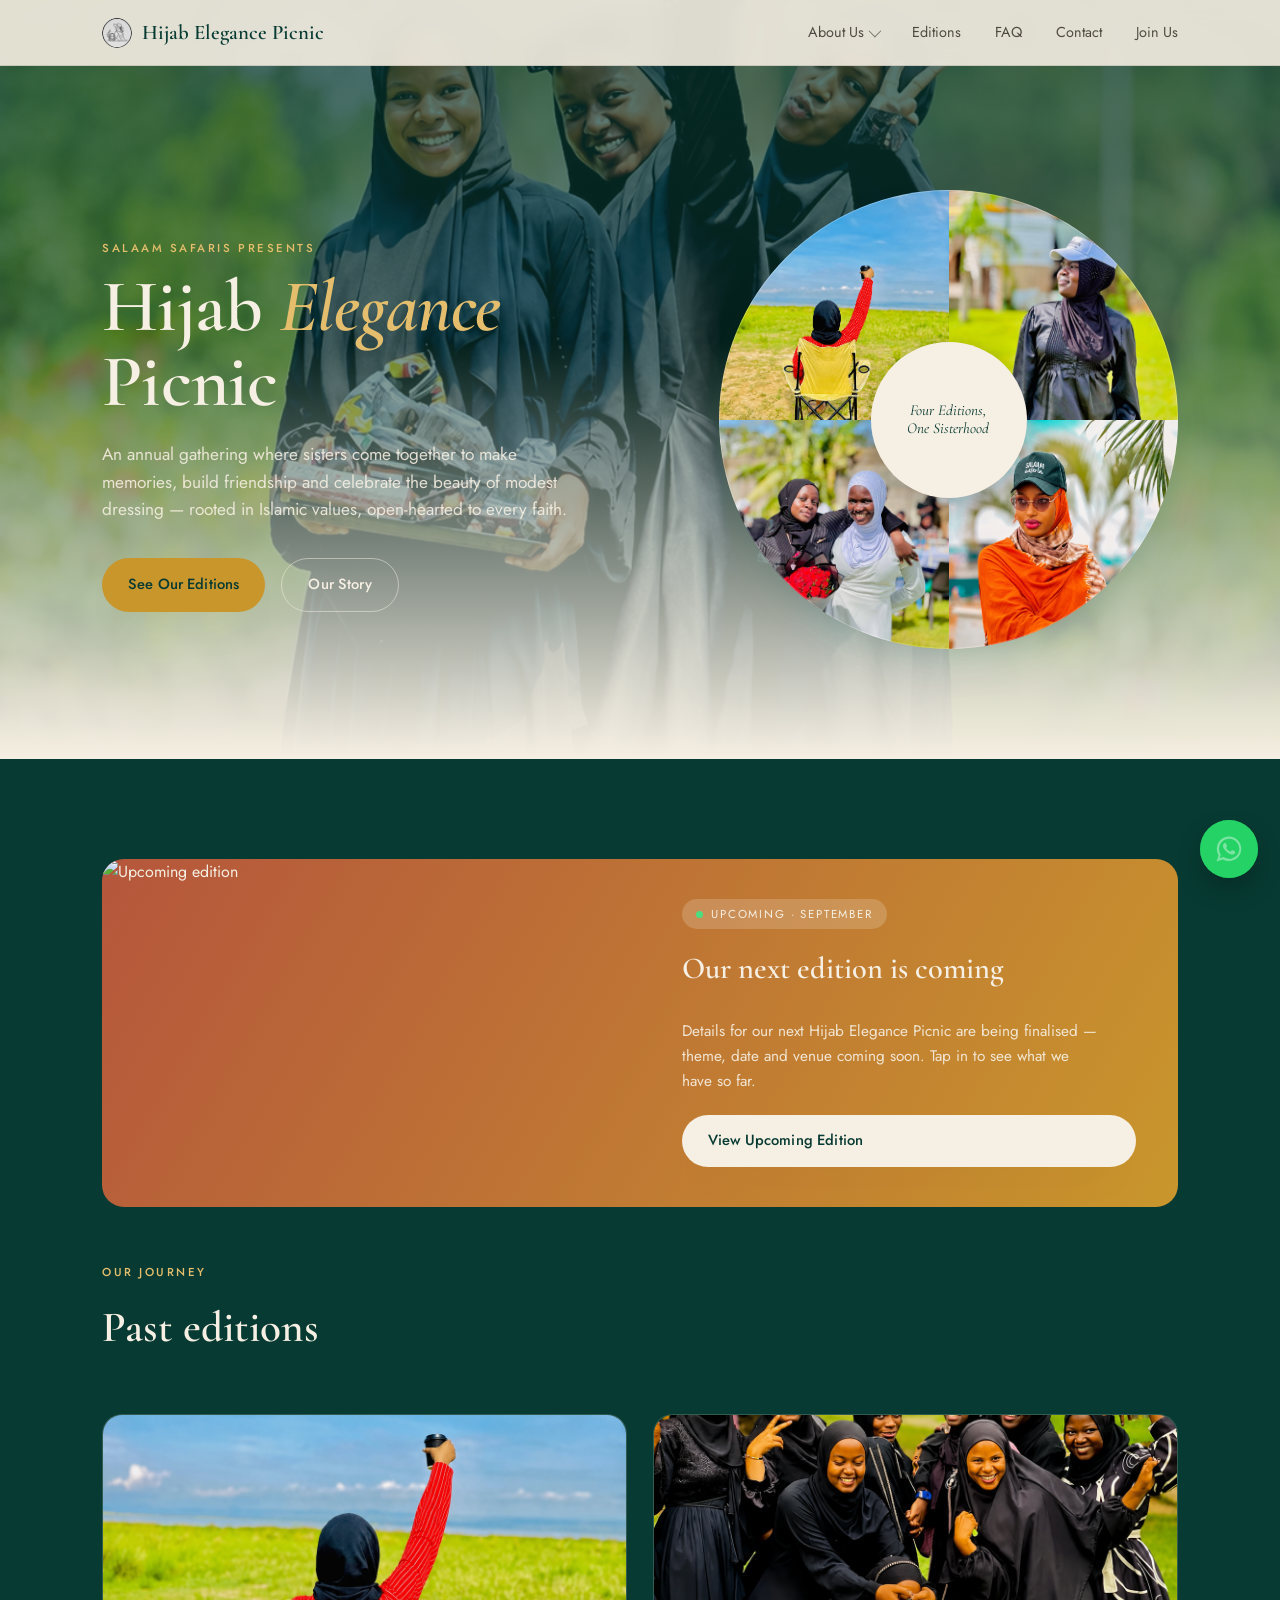
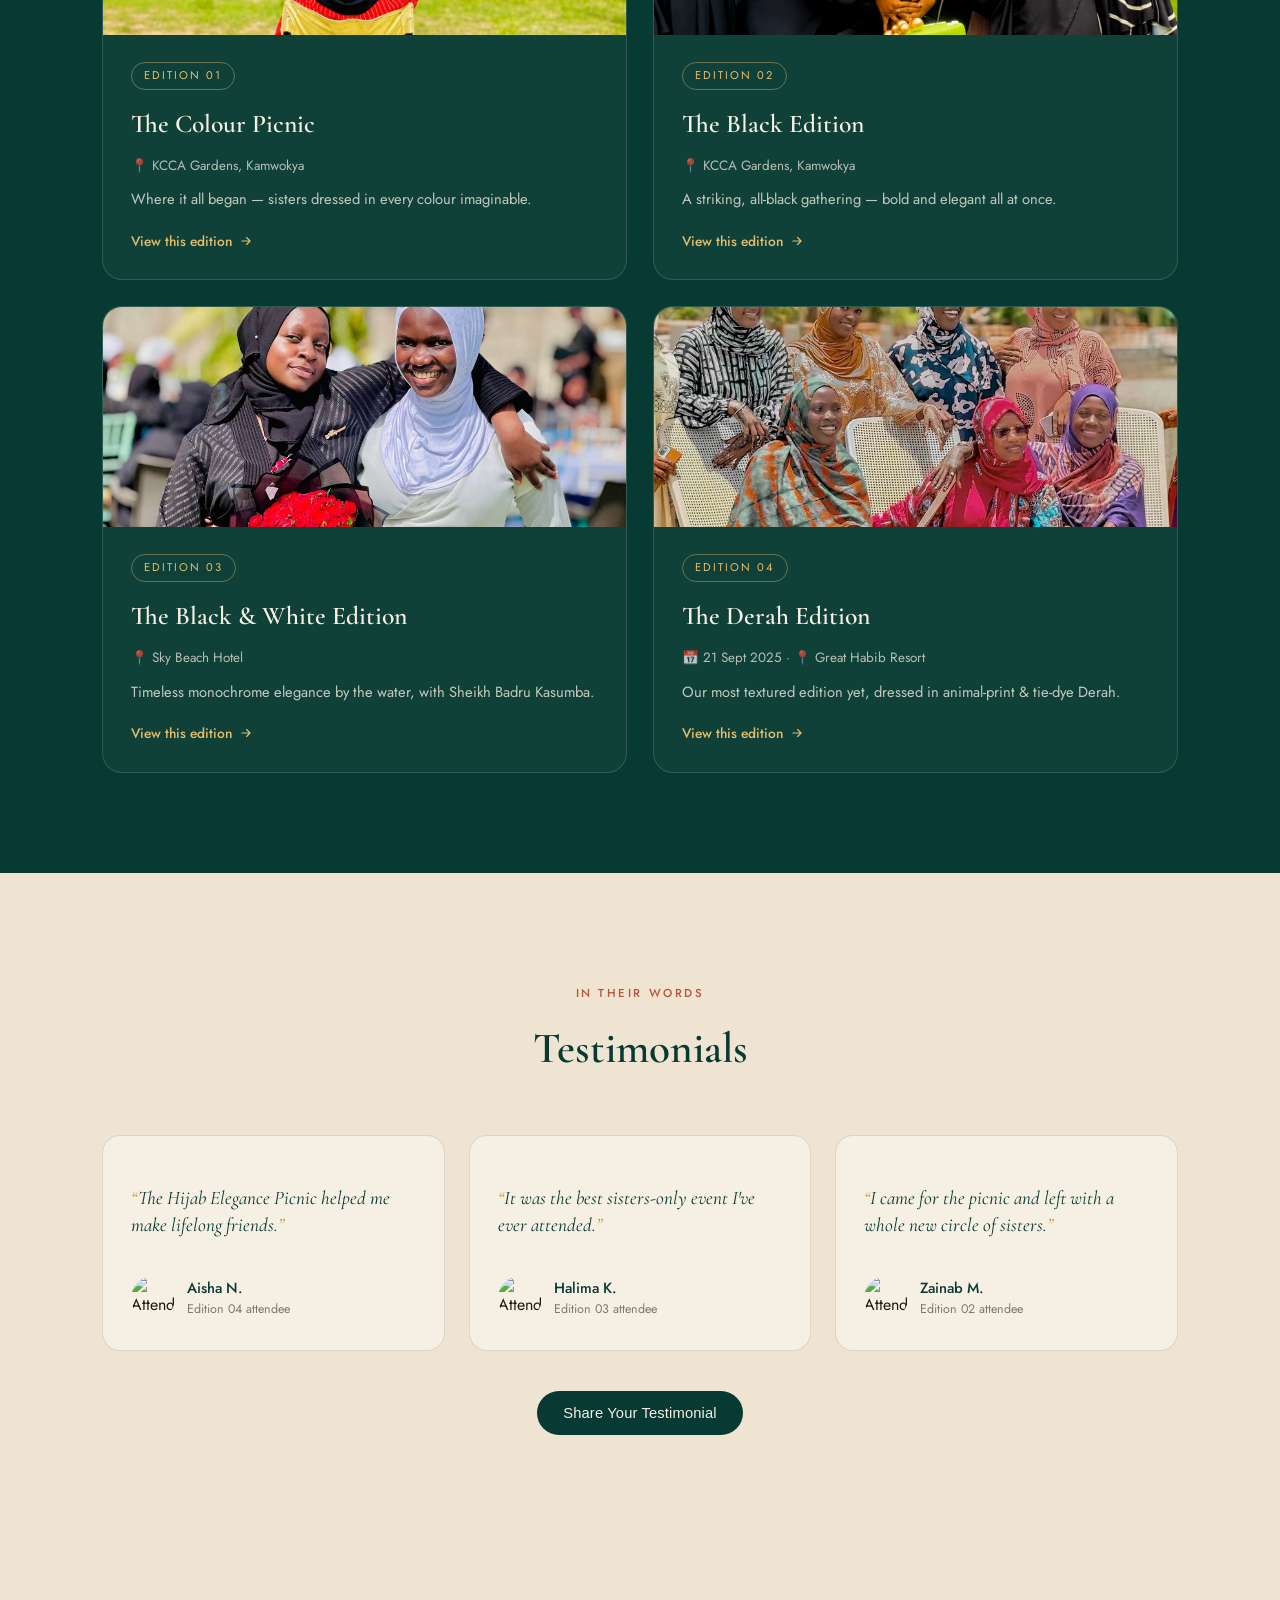
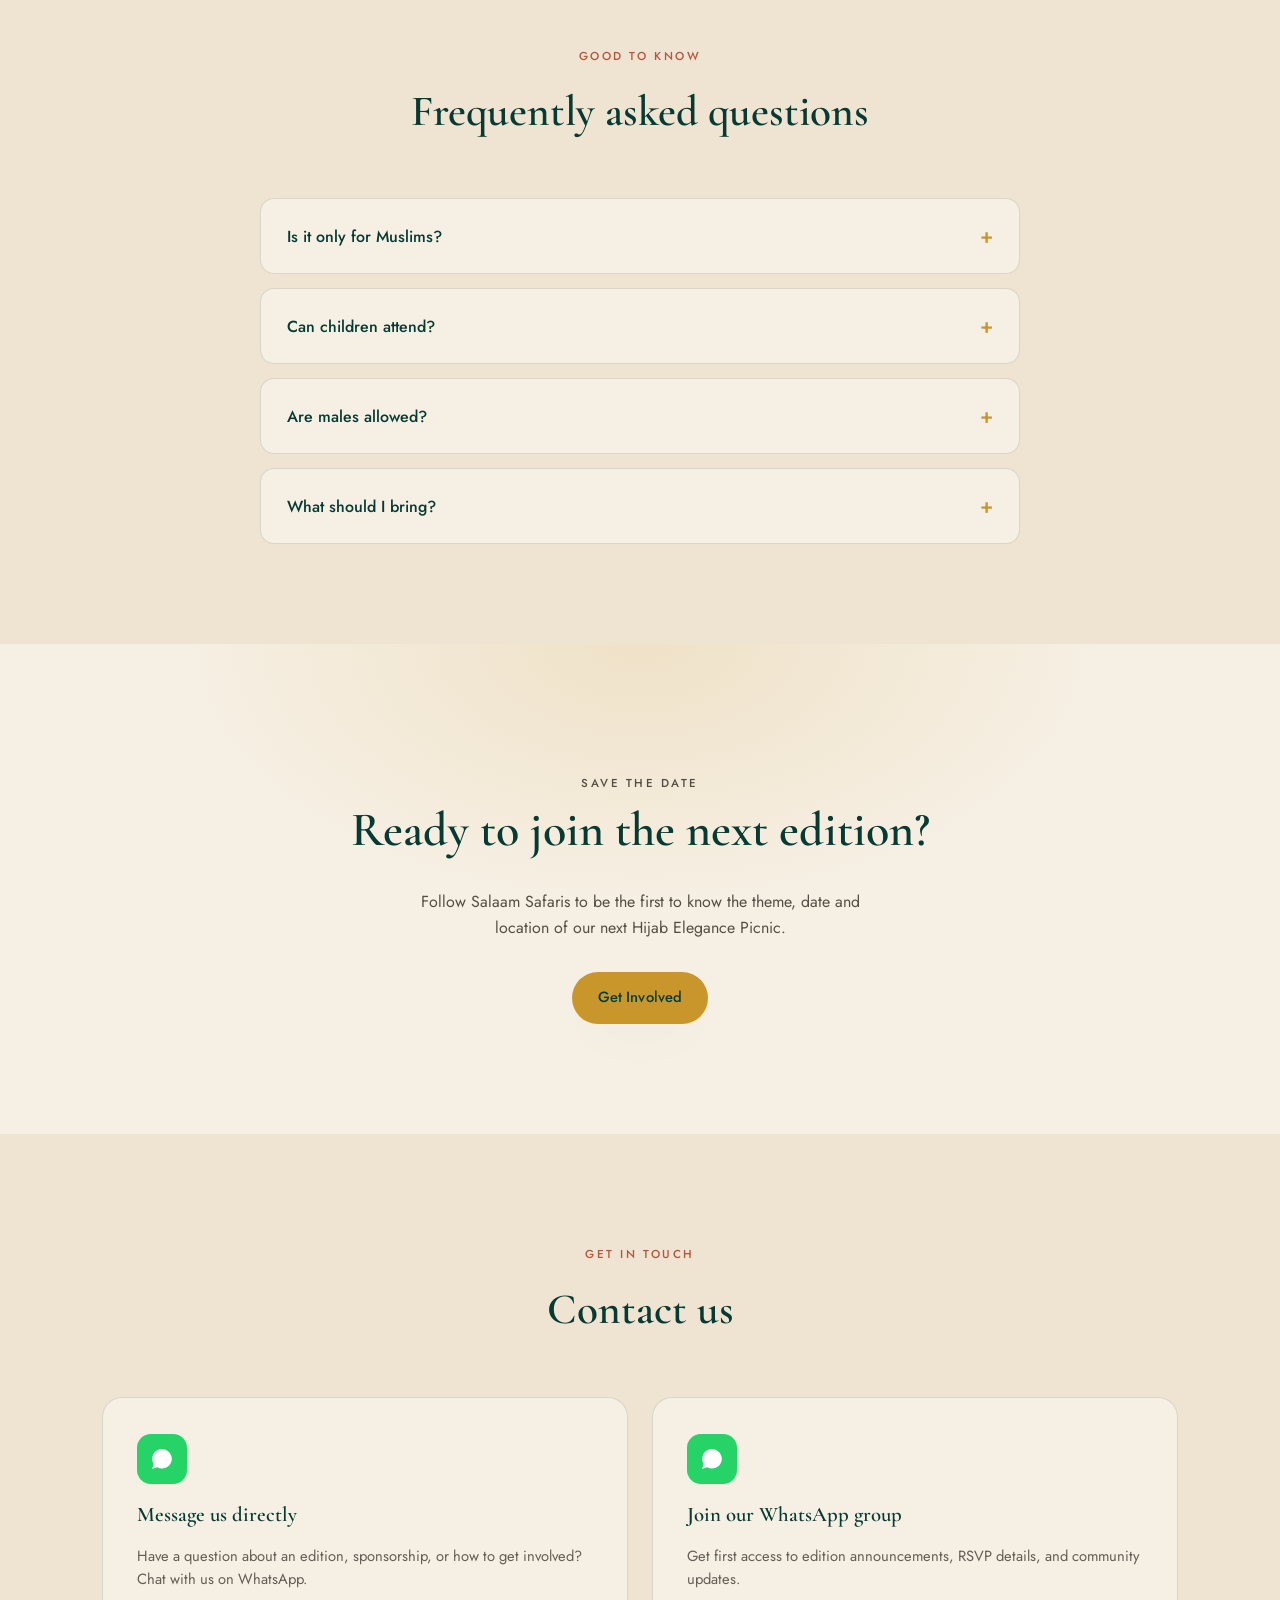
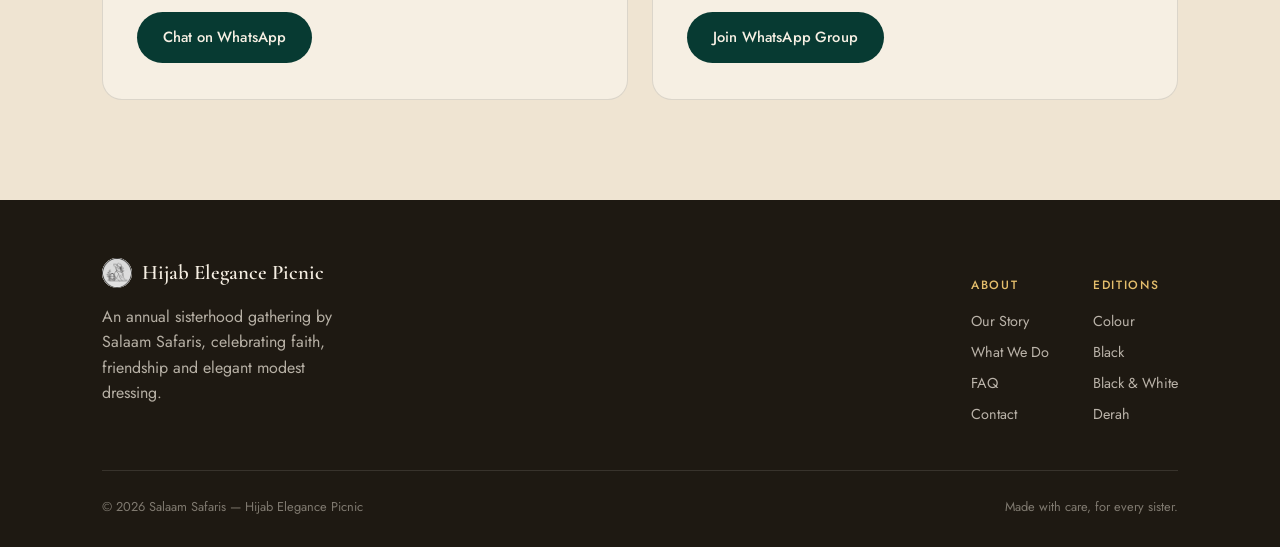
==== commit 37b2e1c4: "Add files via upload" ====
--- a/index.html
+++ b/index.html
@@ -11,7 +11,7 @@
 <header>
   <nav>
     <a href="index.html" class="brand">
-      <span class="mark"><img src="hhhhh2" alt="Salaam Safaris logo"></span>
+      <span class="mark"><img src="logo.jpeg" alt="Salaam Safaris logo"></span>
       Hijab Elegance Picnic
     </a>
     <button class="navtoggle" id="navToggle" aria-label="Toggle menu">
@@ -239,7 +239,7 @@
         <h3>Join our WhatsApp group</h3>
         <p>Get first access to edition announcements, RSVP details, and community updates.</p>
         <!-- Replace with your real WhatsApp group invite link -->
-        <a href="https://chat.whatsapp.com/PASTE_GROUP_INVITE_LINK_HERE" target="_blank" rel="noopener" class="btn btn-dark">Join WhatsApp Group</a>
+        <a href="https://chat.whatsapp.com/ISmhewDWTvZDfrfrk0DAJQ?mode=gi_t" target="_blank" rel="noopener" class="btn btn-dark">Join WhatsApp Group</a>
       </div>
     </div>
   </div>
@@ -249,7 +249,7 @@
   <div class="wrap">
     <div class="footer-grid">
       <div>
-        <a href="index.html" class="brand"><span class="mark"><img src="https://placehold.co/60x60/0B4F45/E4BE6C?text=Logo" alt="Logo"></span>Hijab Elegance Picnic</a>
+        <a href="index.html" class="brand"><span class="mark"><img src="logo.jpeg" alt="Logo"></span>Hijab Elegance Picnic</a>
         <p style="margin-top:14px;max-width:260px;">An annual sisterhood gathering by Salaam Safaris, celebrating faith, friendship and elegant modest dressing.</p>
       </div>
       <div class="footer-links">
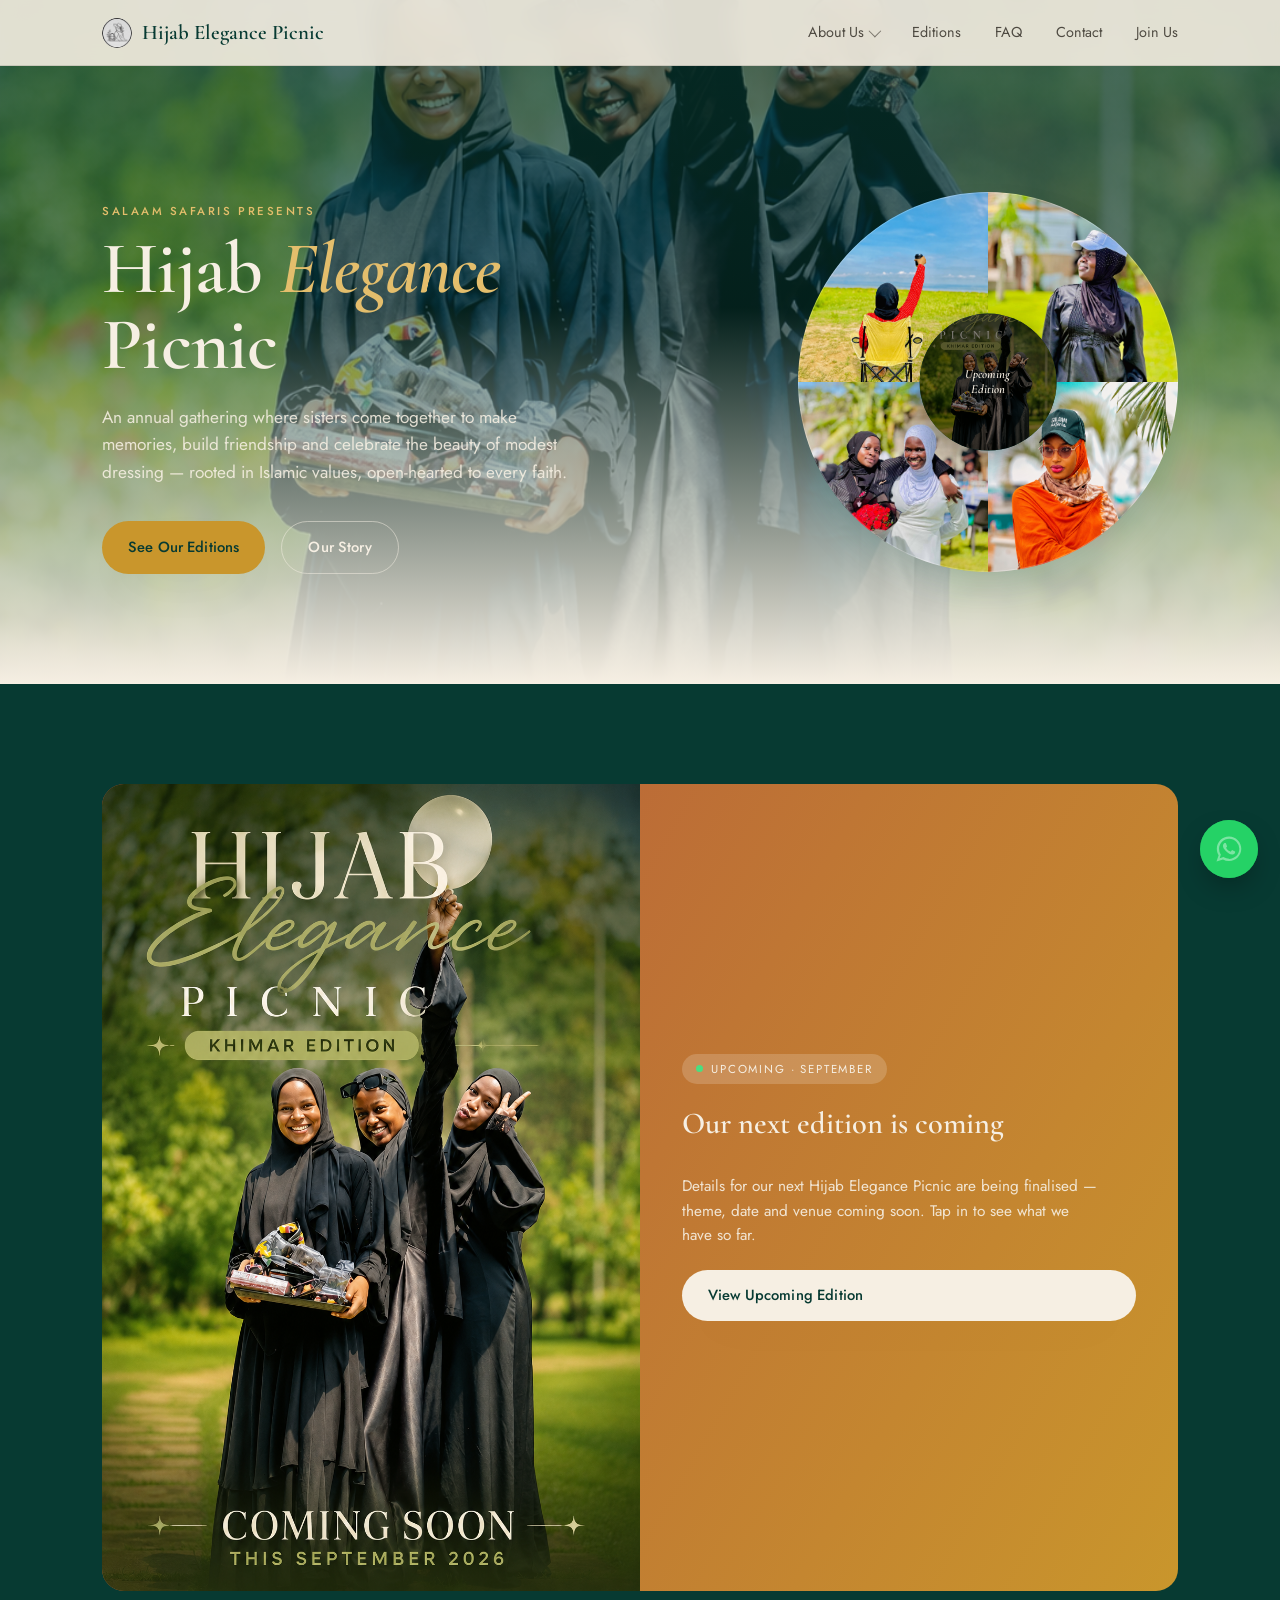
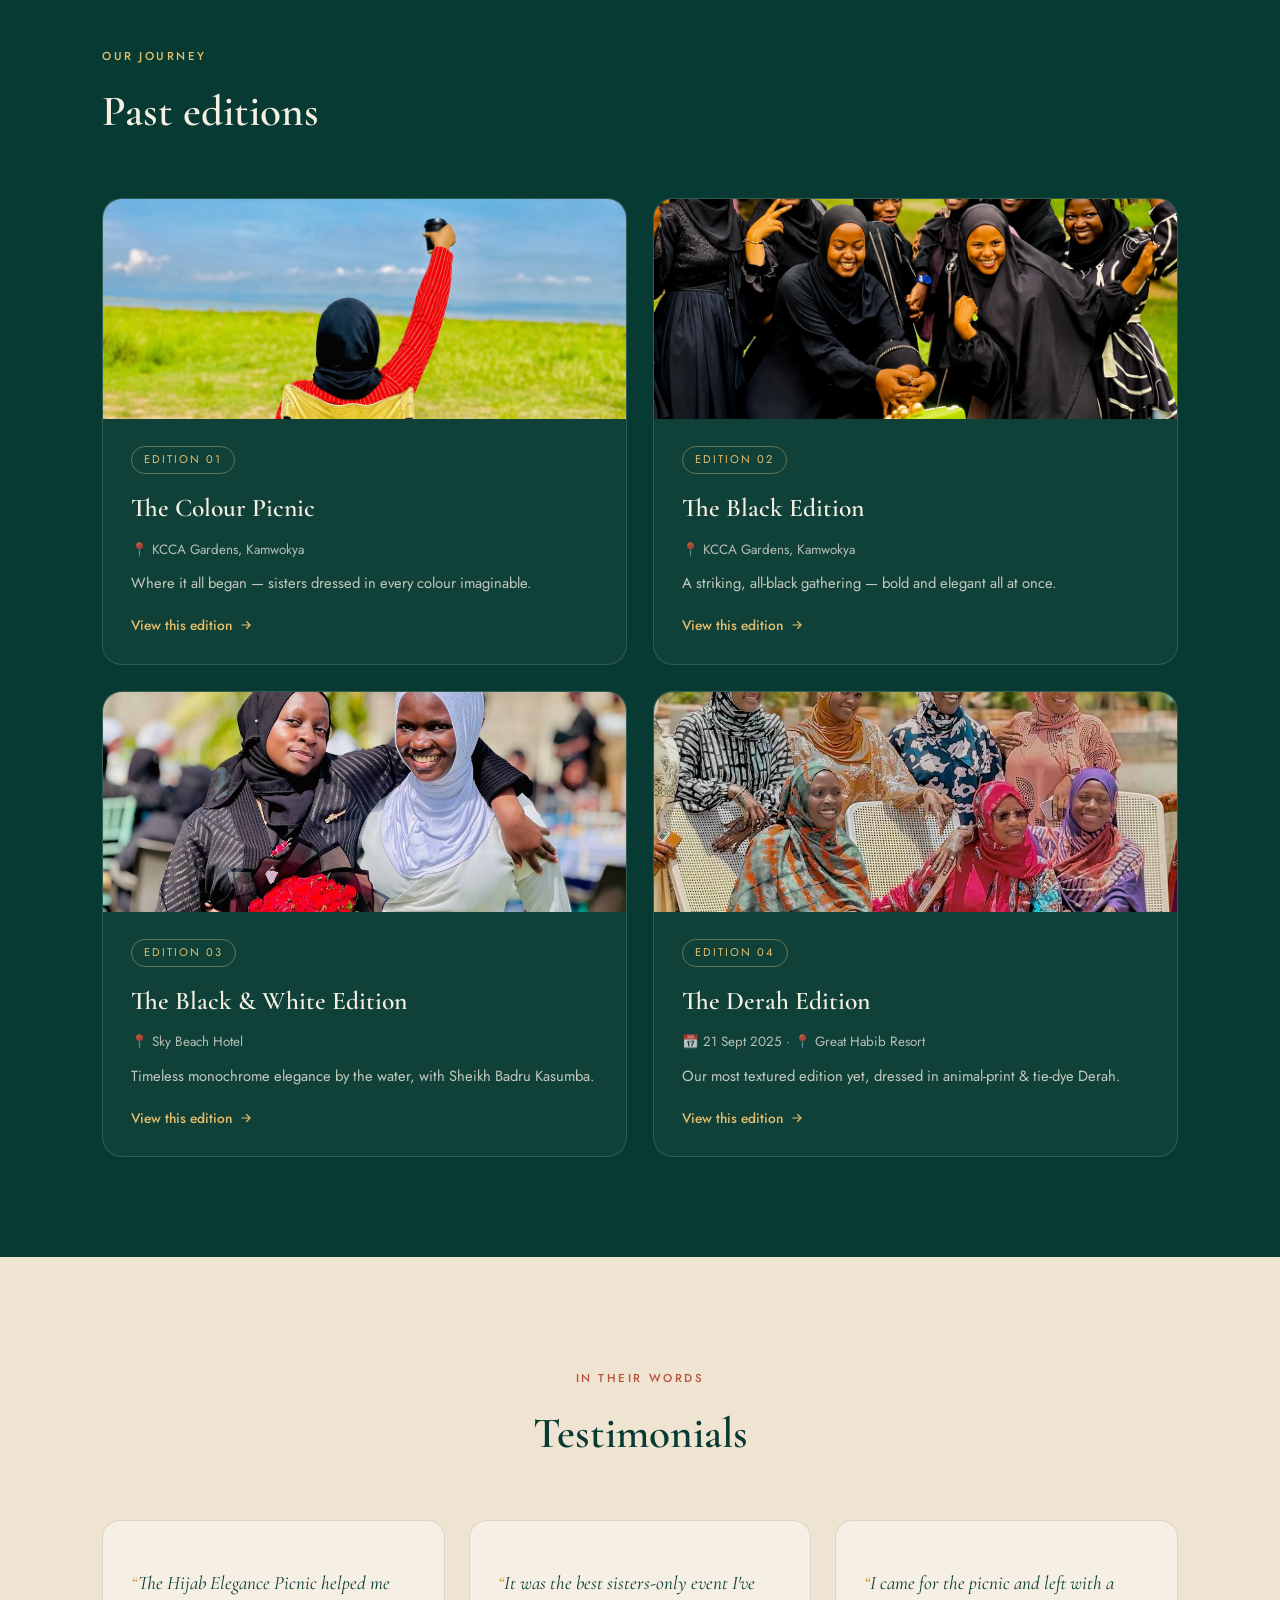
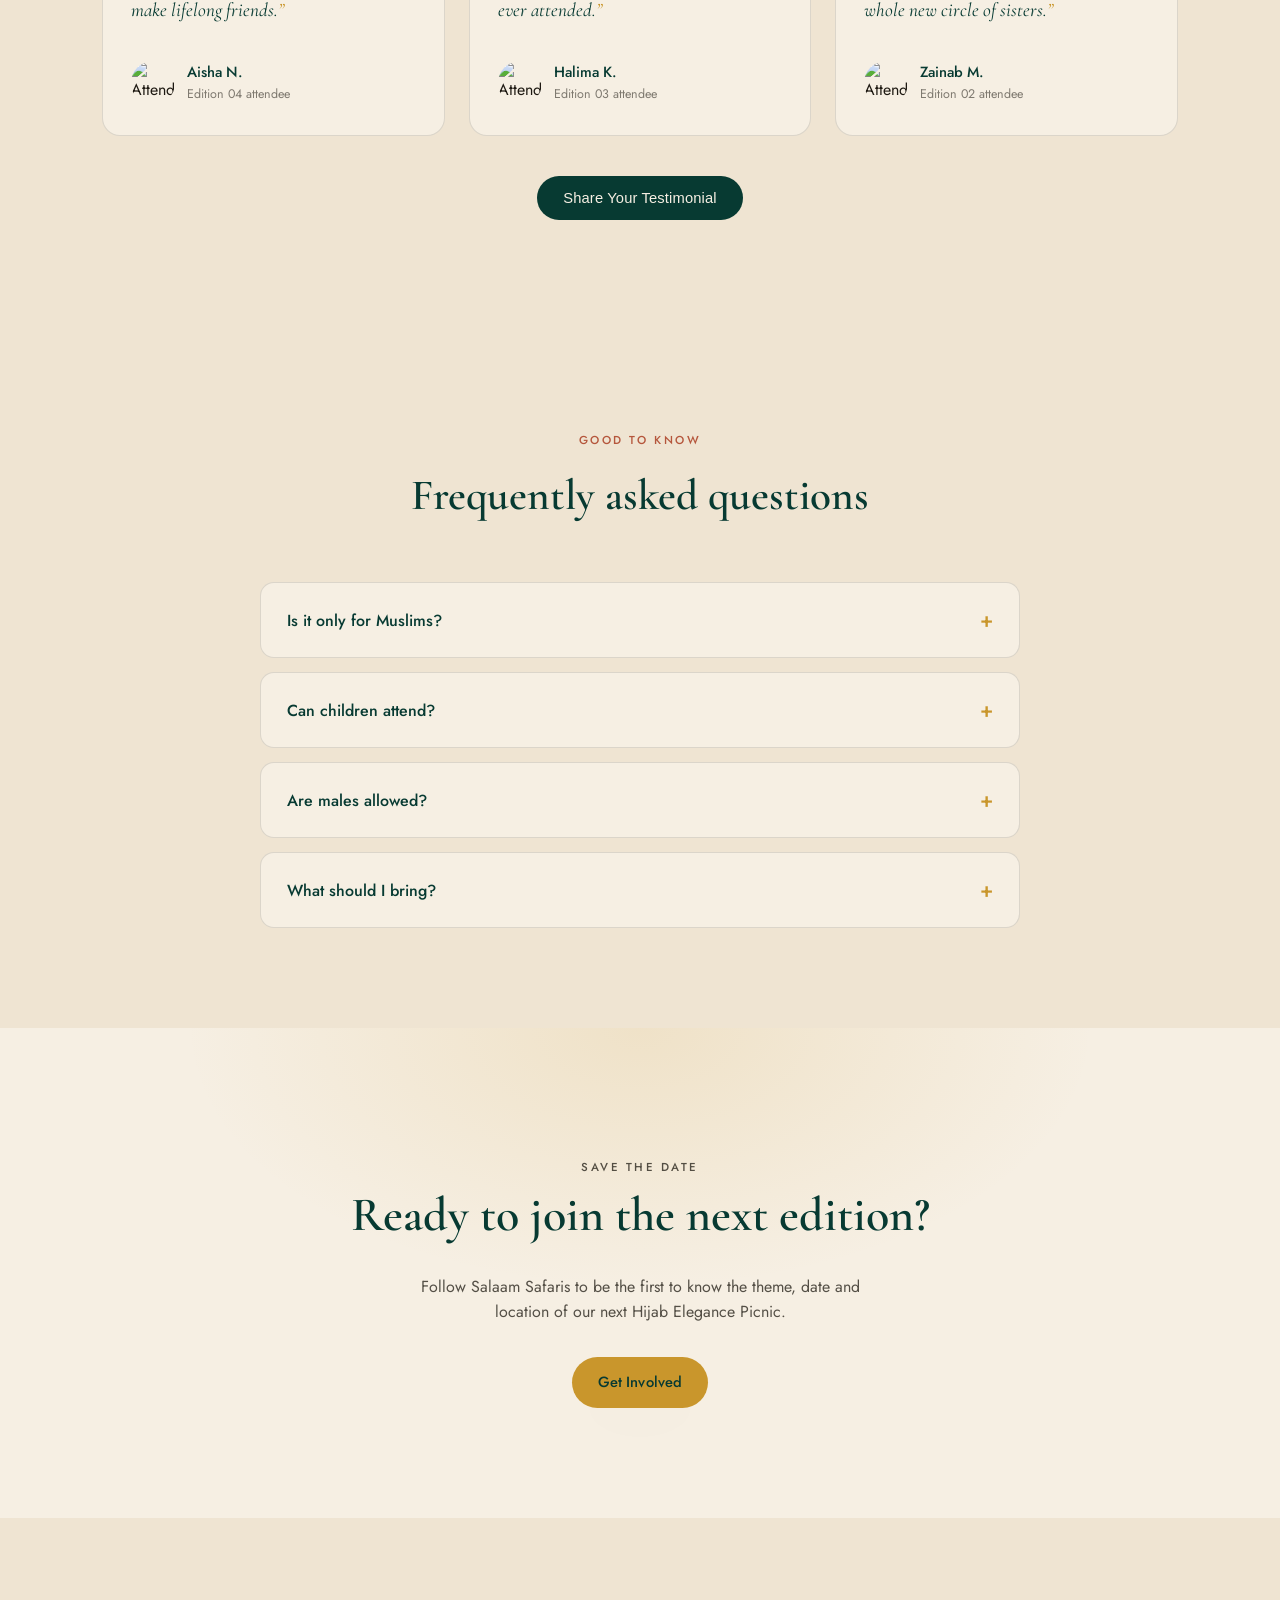
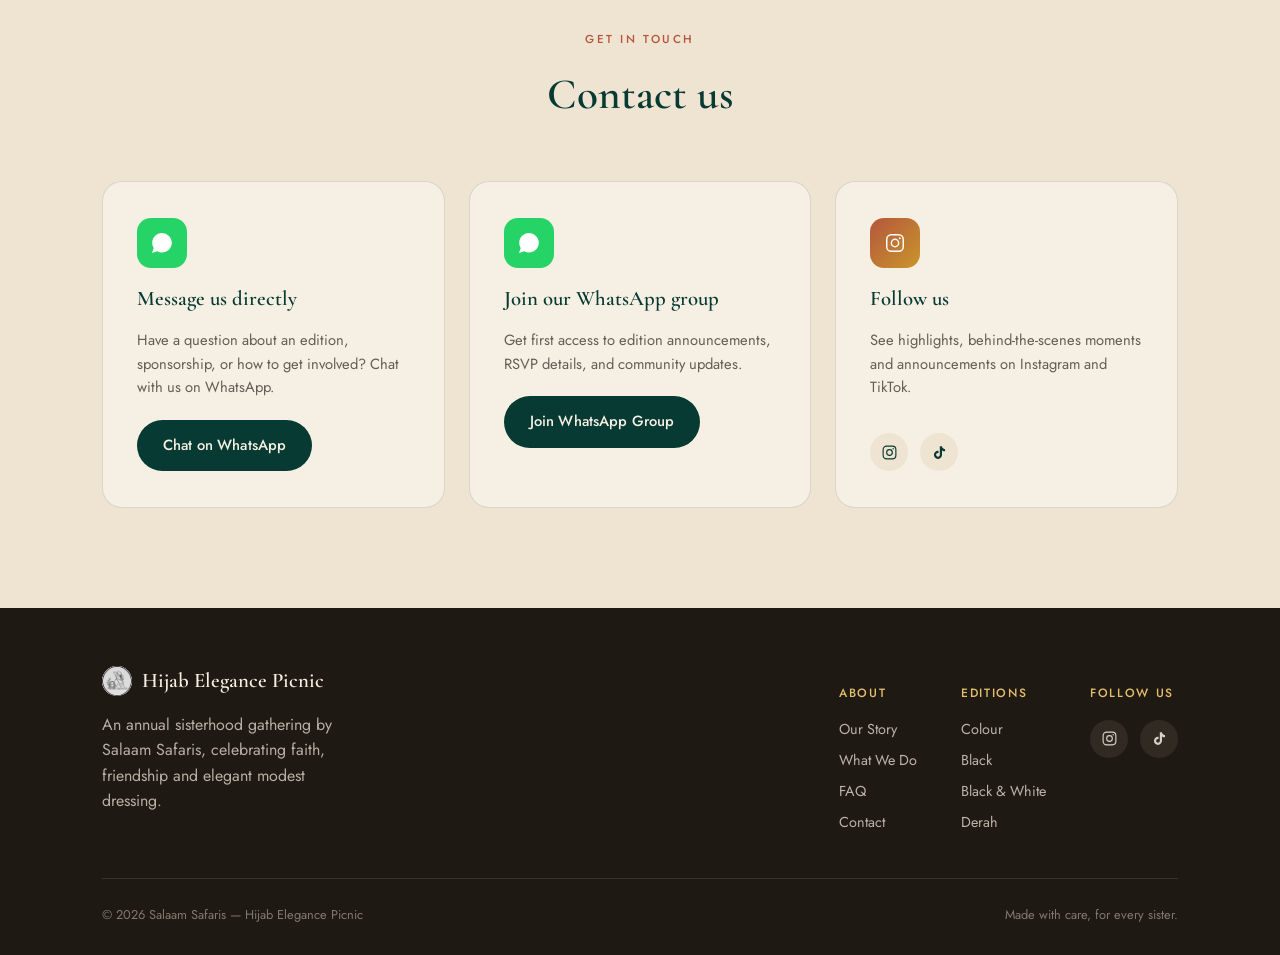
==== commit 9d4fd905: "Add files via upload" ====
--- a/index.html
+++ b/index.html
@@ -4,6 +4,14 @@
 <meta charset="UTF-8">
 <meta name="viewport" content="width=device-width, initial-scale=1.0">
 <title>Hijab Elegance Picnic — Salaam Safaris</title>
+<link rel="icon" type="image/jpeg" href="logo.jpeg">
+<link rel="apple-touch-icon" href="logo.jpeg">
+<meta property="og:title" content="Hijab Elegance Picnic — Salaam Safaris">
+<meta property="og:description" content="An annual sisterhood gathering by Salaam Safaris, celebrating faith, friendship and elegant modest dressing.">
+<meta property="og:image" content="logo.jpeg">
+<meta property="og:type" content="website">
+<meta name="twitter:card" content="summary_large_image">
+<meta name="twitter:image" content="logo.jpeg">
 <link rel="stylesheet" href="style.css">
 </head>
 <body>
@@ -36,7 +44,6 @@
 
 <section class="hero">
   <div class="hero-bg">
-    <!-- Replace with a wide photo from a picnic -->
     <img src="bwbw1.png" alt="Sisters at the Hijab Elegance Picnic">
   </div>
   <div class="wrap hero-inner">
@@ -54,7 +61,7 @@
       <div class="quadrant q-black"><img src="hafswa.jpg" alt="Black edition"></div>
       <div class="quadrant q-bw"><img src="bwbw2.jpg" alt="Black and white edition"></div>
       <div class="quadrant q-derah"><img src="ddddd2.jpeg" alt="Derah edition"></div>
-      <div class="drape-center"><span>Four Editions,<br>One Sisterhood</span></div>
+      <div class="drape-center"><img src="upcoming.png" alt="Upcoming edition"><span>Upcoming<br>Edition</span></div>
     </div>
   </div>
 </section>
@@ -64,8 +71,7 @@
 
     <a href="upcoming.html" class="upcoming-banner reveal">
       <div class="upcoming-photo">
-        <!-- Replace with a photo teasing the September edition -->
-        <img src="https://placehold.co/800x600/B5563C/F6EFE3?text=Upcoming+Edition+Photo" alt="Upcoming edition">
+        <img src="upcoming.png" alt="Upcoming edition">
       </div>
       <div class="upcoming-content">
         <span class="upcoming-badge"><span class="dot"></span>Upcoming · September</span>
@@ -238,8 +244,22 @@
         </div>
         <h3>Join our WhatsApp group</h3>
         <p>Get first access to edition announcements, RSVP details, and community updates.</p>
-        <!-- Replace with your real WhatsApp group invite link -->
         <a href="https://chat.whatsapp.com/ISmhewDWTvZDfrfrk0DAJQ?mode=gi_t" target="_blank" rel="noopener" class="btn btn-dark">Join WhatsApp Group</a>
+      </div>
+      <div class="contact-card">
+        <div class="c-icon" style="background:linear-gradient(135deg,#B5563C,#C9962C);">
+          <svg width="22" height="22" viewBox="0 0 24 24" fill="none" stroke="#fff" stroke-width="1.6"><rect x="3" y="3" width="18" height="18" rx="5"/><circle cx="12" cy="12" r="4"/><circle cx="17.2" cy="6.8" r="1" fill="#fff" stroke="none"/></svg>
+        </div>
+        <h3>Follow us</h3>
+        <p>See highlights, behind-the-scenes moments and announcements on Instagram and TikTok.</p>
+        <div class="social-row">
+          <a href="https://instagram.com/salaam.safaris" target="_blank" rel="noopener" aria-label="Instagram">
+            <svg viewBox="0 0 24 24" fill="none" stroke="currentColor" stroke-width="1.6"><rect x="3" y="3" width="18" height="18" rx="5"/><circle cx="12" cy="12" r="4"/><circle cx="17.2" cy="6.8" r="1" fill="currentColor" stroke="none"/></svg>
+          </a>
+          <a href="https://www.tiktok.com/@salaam.safaris?_r=1&_t=ZS-97uSqAKKhfR" target="_blank" rel="noopener" aria-label="TikTok">
+            <svg viewBox="0 0 24 24" fill="currentColor"><path d="M16.6 5.82s.51.5 0 0A4.278 4.278 0 0 1 15.54 3h-3.09v12.4a2.592 2.592 0 0 1-2.59 2.5c-1.42 0-2.6-1.16-2.6-2.6c0-1.72 1.66-3.01 3.37-2.48V9.66c-3.45-.46-6.47 2.22-6.47 5.64c0 3.33 2.76 5.7 5.69 5.7c3.14 0 5.69-2.55 5.69-5.7V9.01a7.35 7.35 0 0 0 4.3 1.38V7.3s-1.88.09-3.24-1.48Z"/></svg>
+          </a>
+        </div>
       </div>
     </div>
   </div>
@@ -267,6 +287,17 @@
           <a href="edition-bw.html">Black &amp; White</a>
           <a href="edition-derah.html">Derah</a>
         </div>
+        <div class="footer-col">
+          <h5>Follow Us</h5>
+          <div class="social-row">
+            <a href="https://instagram.com/salaam.safaris" target="_blank" rel="noopener" aria-label="Instagram">
+              <svg viewBox="0 0 24 24" fill="none" stroke="currentColor" stroke-width="1.6"><rect x="3" y="3" width="18" height="18" rx="5"/><circle cx="12" cy="12" r="4"/><circle cx="17.2" cy="6.8" r="1" fill="currentColor" stroke="none"/></svg>
+            </a>
+            <a href="https://www.tiktok.com/@salaam.safaris?_r=1&_t=ZS-97uSqAKKhfR" target="_blank" rel="noopener" aria-label="TikTok">
+              <svg viewBox="0 0 24 24" fill="currentColor"><path d="M16.6 5.82s.51.5 0 0A4.278 4.278 0 0 1 15.54 3h-3.09v12.4a2.592 2.592 0 0 1-2.59 2.5c-1.42 0-2.6-1.16-2.6-2.6c0-1.72 1.66-3.01 3.37-2.48V9.66c-3.45-.46-6.47 2.22-6.47 5.64c0 3.33 2.76 5.7 5.69 5.7c3.14 0 5.69-2.55 5.69-5.7V9.01a7.35 7.35 0 0 0 4.3 1.38V7.3s-1.88.09-3.24-1.48Z"/></svg>
+            </a>
+          </div>
+        </div>
       </div>
     </div>
     <div class="footer-bottom">
@@ -283,4 +314,4 @@
 
 <script src="script.js"></script>
 </body>
-</html>
+</html>
--- a/style.css
+++ b/style.css
@@ -78,7 +78,7 @@
 .hero *{color:var(--sand);}
 .hero .eyebrow{color:var(--gold-light);}
 .hero h1 em{font-style:italic;color:var(--gold-light);}
-.hero-inner{display:grid;grid-template-columns:1.1fr 0.9fr;gap:56px;align-items:center;}
+.hero-inner{display:grid;grid-template-columns:1.3fr 0.85fr;gap:56px;align-items:center;}
 @media (max-width:900px){.hero-inner{grid-template-columns:1fr;}.hero{padding:150px 0 80px;}}
 .hero h1{font-size:clamp(2.6rem,6vw,4.6rem);line-height:1.02;letter-spacing:-0.01em;}
 .hero p.sub{margin-top:22px;max-width:480px;font-size:1.08rem;color:rgba(246,239,227,0.88)!important;}
@@ -93,17 +93,19 @@
 .btn-dark:hover{transform:translateY(-2px);background:var(--emerald);}
 
 /* circular drape made of 4 images */
-.drape{position:relative;aspect-ratio:1/1;border-radius:50%;overflow:hidden;box-shadow:var(--shadow);animation:fadeUp 1s ease both;}
+.drape{position:relative;aspect-ratio:1/1;border-radius:50%;overflow:hidden;box-shadow:var(--shadow);animation:fadeUp 1s ease both;width:100%;max-width:380px;margin-left:auto;}
 @keyframes fadeUp{from{opacity:0;transform:translateY(18px) scale(.98);}to{opacity:1;transform:none;}}
-.drape .quadrant{position:absolute;width:50%;height:50%;overflow:hidden;}
+.drape .quadrant{position:absolute;width:50%;height:50%;overflow:hidden;background:var(--sand-2);}
 .drape .quadrant img{width:100%;height:100%;object-fit:cover;}
-.q-color{top:0;left:0;}
-.q-black{top:0;right:0;}
-.q-bw{bottom:0;left:0;}
-.q-derah{bottom:0;right:0;}
+.q-color{top:0;left:0;background:var(--rose);}
+.q-black{top:0;right:0;background:var(--ink);}
+.q-bw{bottom:0;left:0;background:var(--sand-2);}
+.q-derah{bottom:0;right:0;background:var(--gold);}
 .drape::after{content:"";position:absolute;inset:0;border-radius:50%;box-shadow:inset 0 0 0 1px rgba(255,255,255,0.25);pointer-events:none;}
-.drape-center{position:absolute;top:50%;left:50%;transform:translate(-50%,-50%);width:34%;height:34%;border-radius:50%;background:var(--sand);display:flex;align-items:center;justify-content:center;text-align:center;box-shadow:0 8px 24px rgba(0,0,0,0.25);z-index:2;}
-.drape-center span{font-family:'Cormorant Garamond',serif;font-style:italic;font-size:0.95rem;color:var(--emerald-deep);line-height:1.15;padding:0 6px;}
+.drape-center{position:absolute;top:50%;left:50%;transform:translate(-50%,-50%);width:36%;height:36%;border-radius:50%;background:var(--emerald-deep);display:flex;align-items:center;justify-content:center;text-align:center;box-shadow:0 8px 24px rgba(0,0,0,0.3);z-index:2;overflow:hidden;}
+.drape-center img{position:absolute;inset:0;width:100%;height:100%;object-fit:cover;filter:brightness(0.5) saturate(1.1);}
+.drape-center span{position:relative;z-index:2;font-family:'Cormorant Garamond',serif;font-style:italic;font-size:0.78rem;color:var(--sand);line-height:1.2;padding:0 4px;font-weight:600;}
+@media (max-width:900px){.drape{margin:0 auto;width:100%;max-width:340px;}}
 
 /* ---------- SECTION HEADERS ---------- */
 .section-head{max-width:640px;margin-bottom:52px;}
@@ -252,6 +254,21 @@
   .dropdown-menu a{padding:14px 44px;border-bottom:1px solid var(--line);}
 }
 
+/* ---------- SOCIAL ICONS ---------- */
+.social-row{display:flex;gap:12px;margin-top:16px;}
+.social-row a{
+  width:38px;height:38px;border-radius:50%;
+  display:flex;align-items:center;justify-content:center;
+  background:rgba(246,239,227,0.08);
+  color:rgba(246,239,227,0.85);
+  transition:background .25s ease, transform .25s ease, color .25s ease;
+}
+.social-row a:hover{background:var(--gold);color:var(--emerald-deep);transform:translateY(-2px);}
+.social-row svg{width:17px;height:17px;}
+.contact-card .social-row{margin-top:auto;padding-top:6px;}
+.contact-card .social-row a{background:var(--sand-2);color:var(--emerald-deep);}
+.contact-card .social-row a:hover{background:var(--gold);color:#fff;}
+
 /* ---------- FLOATING WHATSAPP BUTTON ---------- */
 .wa-float{
   position:fixed;right:22px;bottom:22px;z-index:200;
@@ -301,8 +318,7 @@
 .activity-icon{margin-bottom:14px;}
 
 /* ---------- CONTACT SECTION ---------- */
-.contact-grid{display:grid;grid-template-columns:1fr 1fr;gap:24px;}
-@media (max-width:700px){.contact-grid{grid-template-columns:1fr;}}
+.contact-grid{display:grid;grid-template-columns:repeat(auto-fit, minmax(260px, 1fr));gap:24px;}
 .contact-card{
   padding:36px 34px;border-radius:20px;
   display:flex;flex-direction:column;gap:14px;
@@ -365,4 +381,4 @@
 .switch-card{border-radius:14px;overflow:hidden;position:relative;aspect-ratio:4/5;border:2px solid transparent;}
 .switch-card img{width:100%;height:100%;object-fit:cover;}
 .switch-card .switch-label{position:absolute;bottom:0;left:0;right:0;padding:14px;background:linear-gradient(0deg, rgba(7,58,50,0.92), transparent);color:var(--sand);font-size:0.82rem;font-weight:500;}
-.switch-card.current{border-color:var(--gold);}
+.switch-card.current{border-color:var(--gold);}
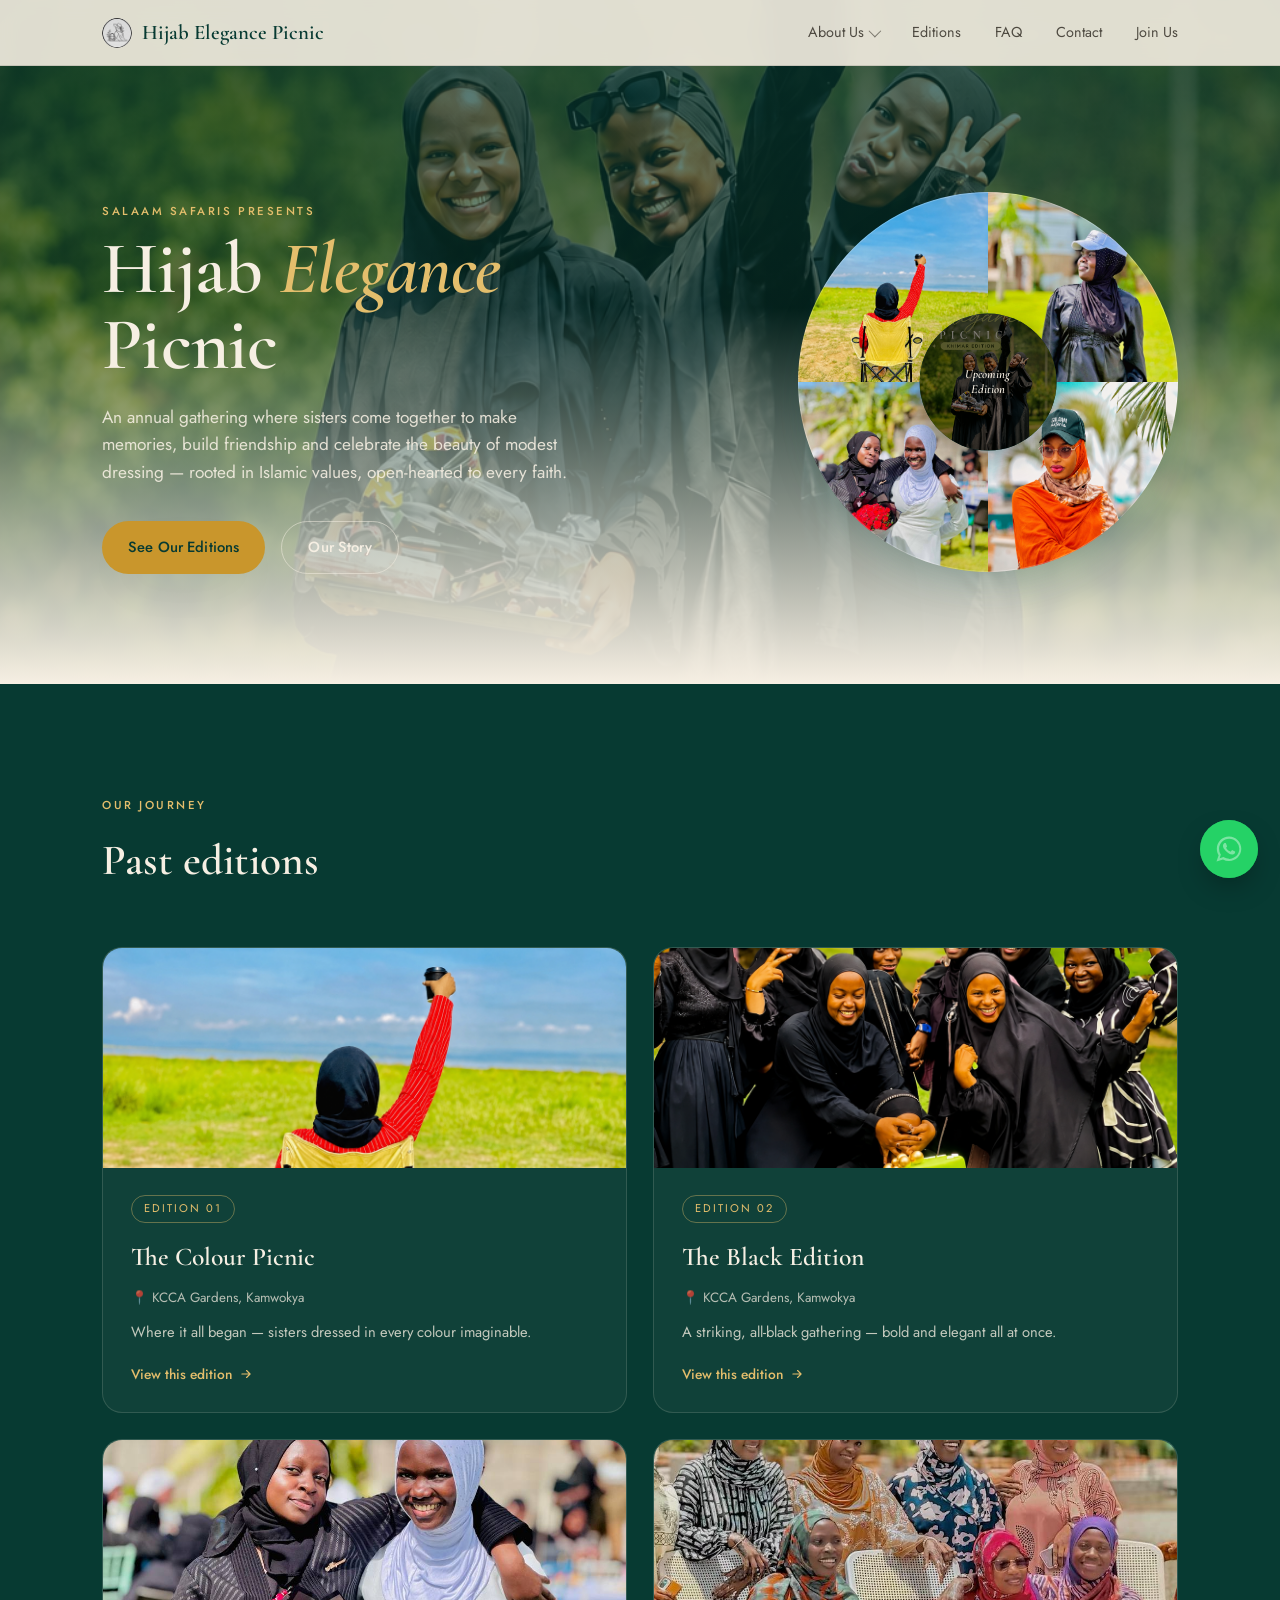
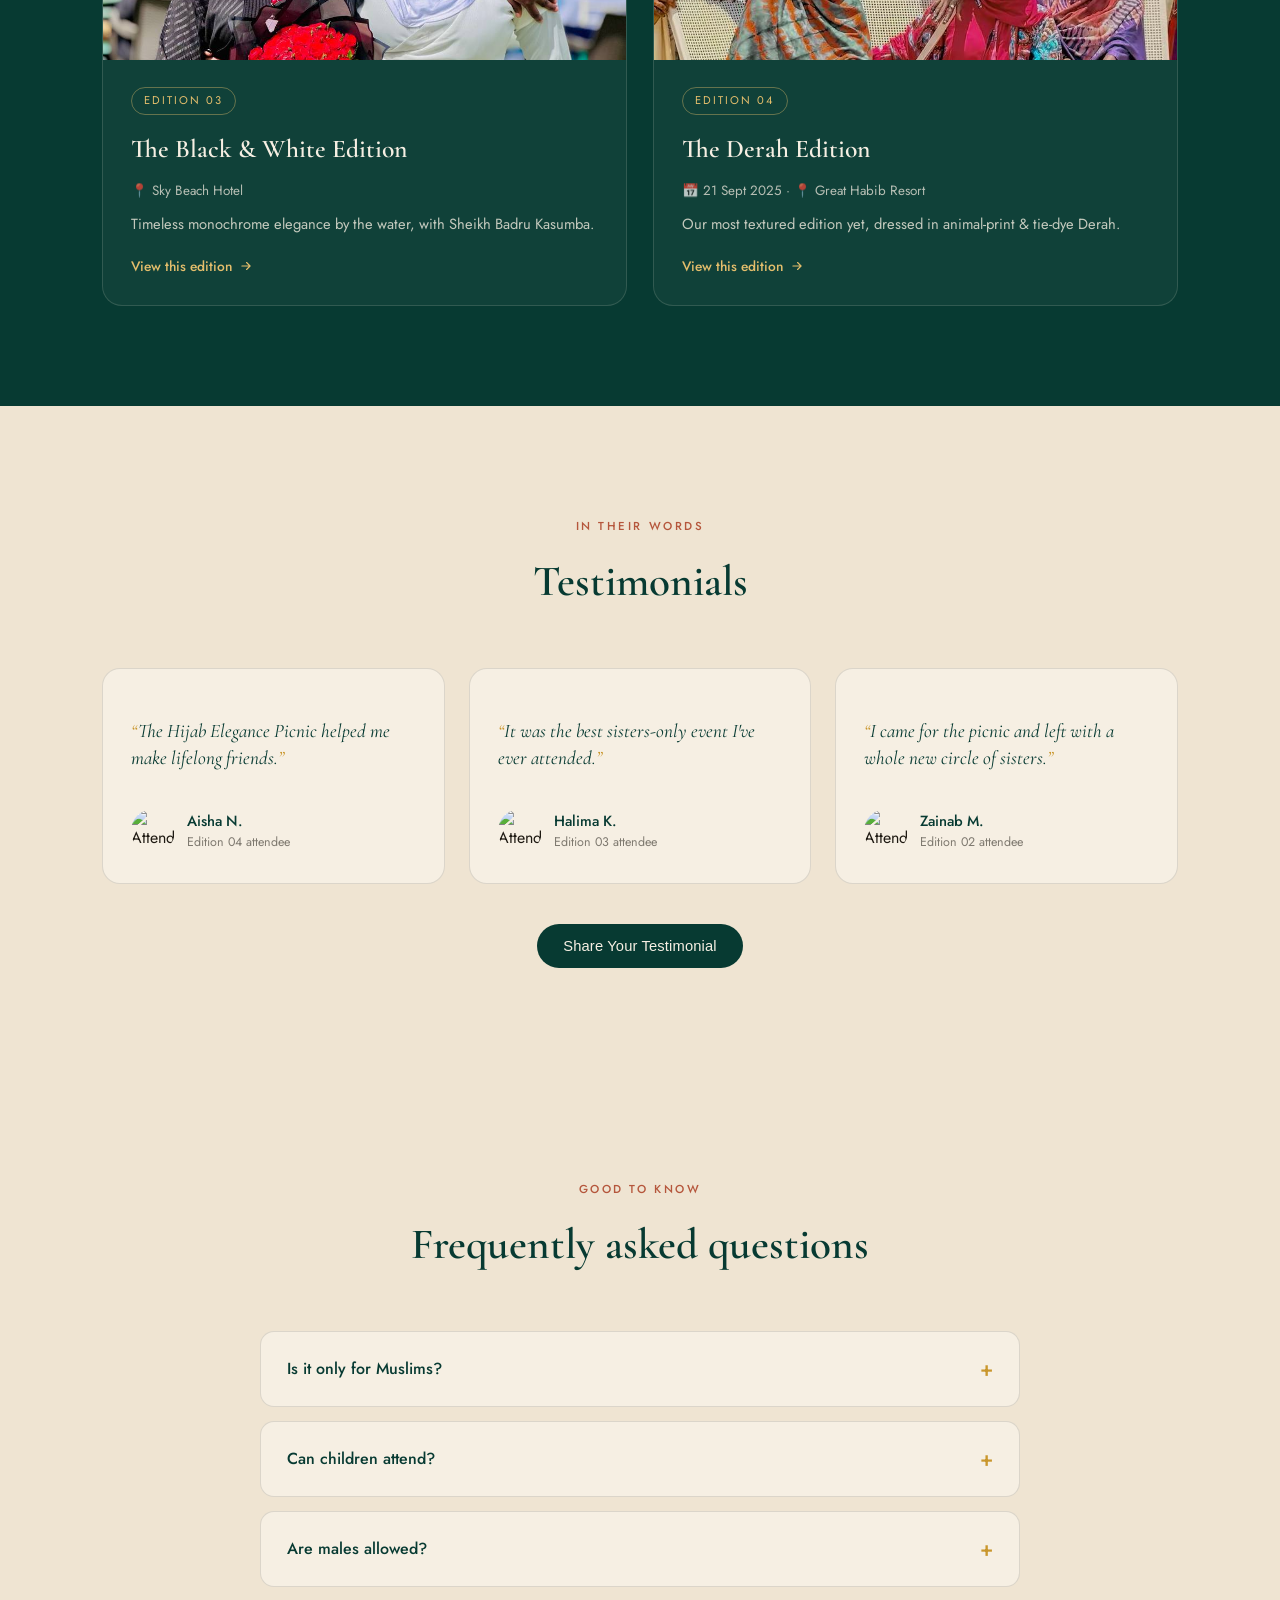
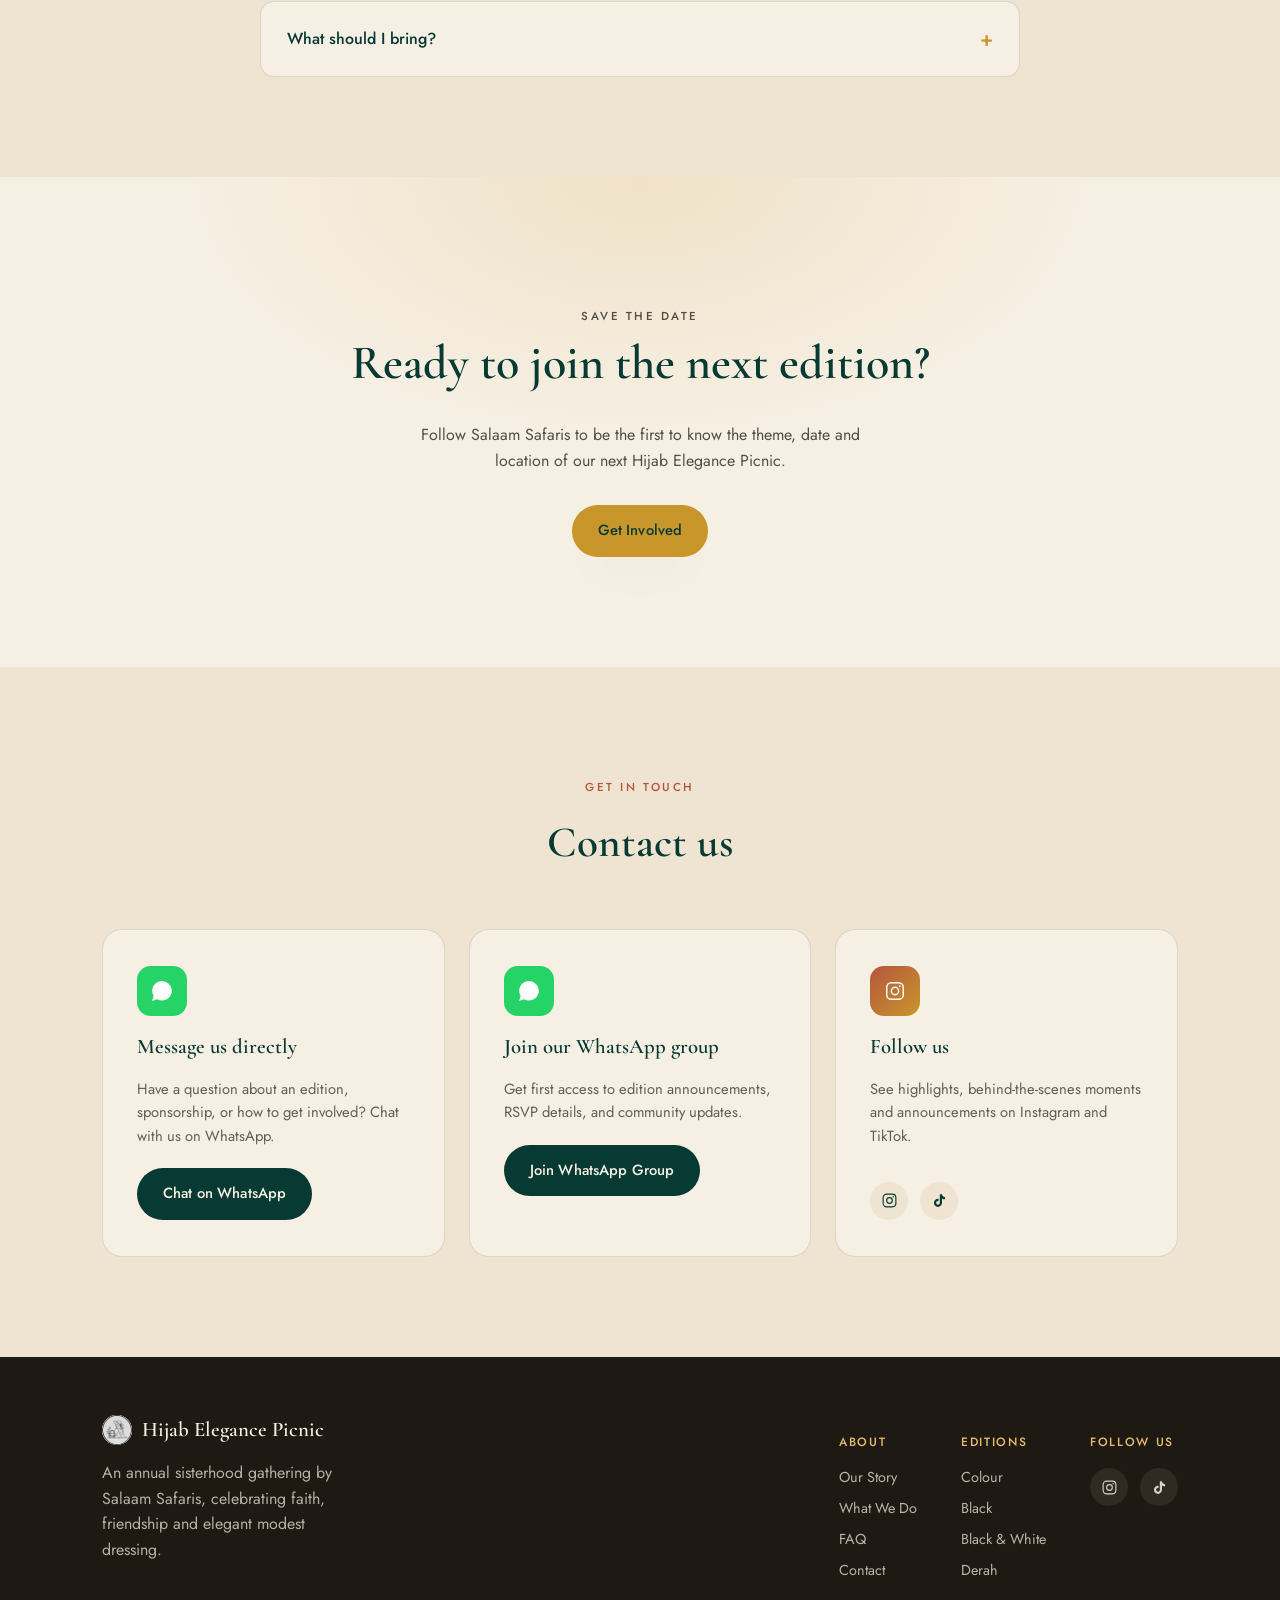
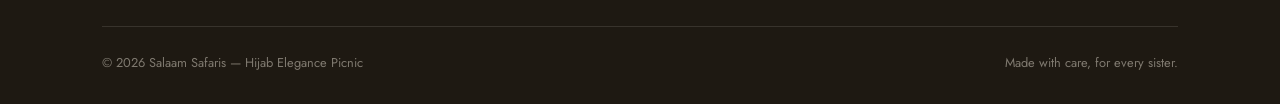
==== commit 2110cec4: "Add files via upload" ====
--- a/index.html
+++ b/index.html
@@ -69,14 +69,14 @@
 <section class="editions section-pad" id="editions">
   <div class="wrap">
 
-    <a href="upcoming.html" class="upcoming-banner reveal">
+    <a href="upcoming.html" class="upcoming-banner reveal" id="upcomingBanner">
       <div class="upcoming-photo">
-        <img src="upcoming.png" alt="Upcoming edition">
+        <img loading="lazy" decoding="async" src="upcoming.png" alt="Upcoming edition">
       </div>
       <div class="upcoming-content">
-        <span class="upcoming-badge"><span class="dot"></span>Upcoming · September</span>
+        <span class="upcoming-badge"><span class="dot"></span>Upcoming · <span id="badgeCountdown">Sept 6</span></span>
         <h3>Our next edition is coming</h3>
-        <p>Details for our next Hijab Elegance Picnic are being finalised — theme, date and venue coming soon. Tap in to see what we have so far.</p>
+        <p>Sunday, 6 September 2026 at Great Habib Resort, Kasangati. Theme to be announced — tap in to see the full countdown.</p>
         <span class="btn btn-primary">View Upcoming Edition</span>
       </div>
     </a>
@@ -88,7 +88,7 @@
     <div class="edition-grid">
 
       <a href="edition-colour.html" class="edition-card reveal">
-        <div class="edition-photo"><img src="Nakiah.png" alt="The Colour Picnic"></div>
+        <div class="edition-photo"><img loading="lazy" decoding="async" src="Nakiah.png" alt="The Colour Picnic"></div>
         <div class="edition-body">
           <span class="edition-tag">Edition 01</span>
           <h3>The Colour Picnic</h3>
@@ -99,7 +99,7 @@
       </a>
 
       <a href="edition-black.html" class="edition-card reveal">
-        <div class="edition-photo"><img src="bbbbb5.jpg" alt="The Black Edition"></div>
+        <div class="edition-photo"><img loading="lazy" decoding="async" src="bbbbb5.jpg" alt="The Black Edition"></div>
         <div class="edition-body">
           <span class="edition-tag">Edition 02</span>
           <h3>The Black Edition</h3>
@@ -110,7 +110,7 @@
       </a>
 
       <a href="edition-bw.html" class="edition-card reveal">
-        <div class="edition-photo"><img src="bwbw2.jpg" alt="The Black and White Edition"></div>
+        <div class="edition-photo"><img loading="lazy" decoding="async" src="bwbw2.jpg" alt="The Black and White Edition"></div>
         <div class="edition-body">
           <span class="edition-tag">Edition 03</span>
           <h3>The Black &amp; White Edition</h3>
@@ -121,7 +121,7 @@
       </a>
 
       <a href="edition-derah.html" class="edition-card reveal">
-        <div class="edition-photo"><img src="ddddd4.jpeg" alt="The Derah Edition"></div>
+        <div class="edition-photo"><img loading="lazy" decoding="async" src="ddddd4.jpeg" alt="The Derah Edition"></div>
         <div class="edition-body">
           <span class="edition-tag">Edition 04</span>
           <h3>The Derah Edition</h3>
@@ -145,21 +145,21 @@
       <div class="testi-card">
         <p class="testi-quote">The Hijab Elegance Picnic helped me make lifelong friends.</p>
         <div class="testi-person">
-          <div class="testi-avatar"><img src="https://placehold.co/100x100/E7C8C0/1E1912?text=Photo" alt="Attendee"></div>
+          <div class="testi-avatar"><img loading="lazy" decoding="async" src="https://placehold.co/100x100/E7C8C0/1E1912?text=Photo" alt="Attendee"></div>
           <div><div class="name">Aisha N.</div><div class="role">Edition 04 attendee</div></div>
         </div>
       </div>
       <div class="testi-card">
         <p class="testi-quote">It was the best sisters-only event I've ever attended.</p>
         <div class="testi-person">
-          <div class="testi-avatar"><img src="https://placehold.co/100x100/C9962C/1E1912?text=Photo" alt="Attendee"></div>
+          <div class="testi-avatar"><img loading="lazy" decoding="async" src="https://placehold.co/100x100/C9962C/1E1912?text=Photo" alt="Attendee"></div>
           <div><div class="name">Halima K.</div><div class="role">Edition 03 attendee</div></div>
         </div>
       </div>
       <div class="testi-card">
         <p class="testi-quote">I came for the picnic and left with a whole new circle of sisters.</p>
         <div class="testi-person">
-          <div class="testi-avatar"><img src="https://placehold.co/100x100/0B4F45/F6EFE3?text=Photo" alt="Attendee"></div>
+          <div class="testi-avatar"><img loading="lazy" decoding="async" src="https://placehold.co/100x100/0B4F45/F6EFE3?text=Photo" alt="Attendee"></div>
           <div><div class="name">Zainab M.</div><div class="role">Edition 02 attendee</div></div>
         </div>
       </div>
--- a/style.css
+++ b/style.css
@@ -254,6 +254,55 @@
   .dropdown-menu a{padding:14px 44px;border-bottom:1px solid var(--line);}
 }
 
+/* ---------- COUNTDOWN ---------- */
+.countdown-wrap{
+  background:linear-gradient(135deg, var(--emerald-deep), var(--emerald));
+  border-radius:22px;padding:40px 34px;text-align:center;margin-bottom:56px;
+}
+.countdown-label{color:var(--gold-light);font-size:0.72rem;letter-spacing:0.2em;text-transform:uppercase;margin-bottom:6px;}
+.countdown-title{color:var(--sand);font-size:1.6rem;margin-bottom:26px;}
+.countdown-grid{display:flex;justify-content:center;gap:16px;flex-wrap:wrap;}
+.countdown-unit{
+  background:rgba(246,239,227,0.08);
+  border:1px solid rgba(246,239,227,0.15);
+  border-radius:16px;
+  min-width:82px;padding:16px 10px;
+}
+.countdown-num{
+  font-family:'Cormorant Garamond',serif;font-weight:700;
+  font-size:2.2rem;color:var(--sand);line-height:1;
+}
+.countdown-unit-label{
+  font-size:0.68rem;letter-spacing:0.12em;text-transform:uppercase;
+  color:rgba(246,239,227,0.65);margin-top:6px;
+}
+.countdown-today{
+  display:none;color:var(--sand);font-family:'Cormorant Garamond',serif;
+  font-size:1.5rem;font-style:italic;
+}
+.countdown-wrap.is-today .countdown-grid{display:none;}
+.countdown-wrap.is-today .countdown-today{display:block;}
+.countdown-wrap.is-hidden{display:none;}
+
+.badge-countdown{margin-left:4px;font-weight:600;}
+
+/* ---------- VIDEO EMBEDS ---------- */
+.video-grid{display:grid;grid-template-columns:repeat(3,1fr);gap:22px;}
+@media (max-width:820px){.video-grid{grid-template-columns:1fr;max-width:420px;margin:0 auto;}}
+.video-slot{
+  border-radius:18px;overflow:hidden;
+  background:var(--sand-2);border:1px solid var(--line);
+  aspect-ratio:9/16;display:flex;align-items:center;justify-content:center;
+  position:relative;
+}
+.video-slot .tiktok-embed{margin:0!important;width:100%!important;}
+.video-placeholder{
+  display:flex;flex-direction:column;align-items:center;gap:10px;
+  color:rgba(30,25,18,0.4);padding:20px;text-align:center;
+}
+.video-placeholder svg{width:36px;height:36px;}
+.video-placeholder span{font-size:0.82rem;}
+
 /* ---------- SOCIAL ICONS ---------- */
 .social-row{display:flex;gap:12px;margin-top:16px;}
 .social-row a{
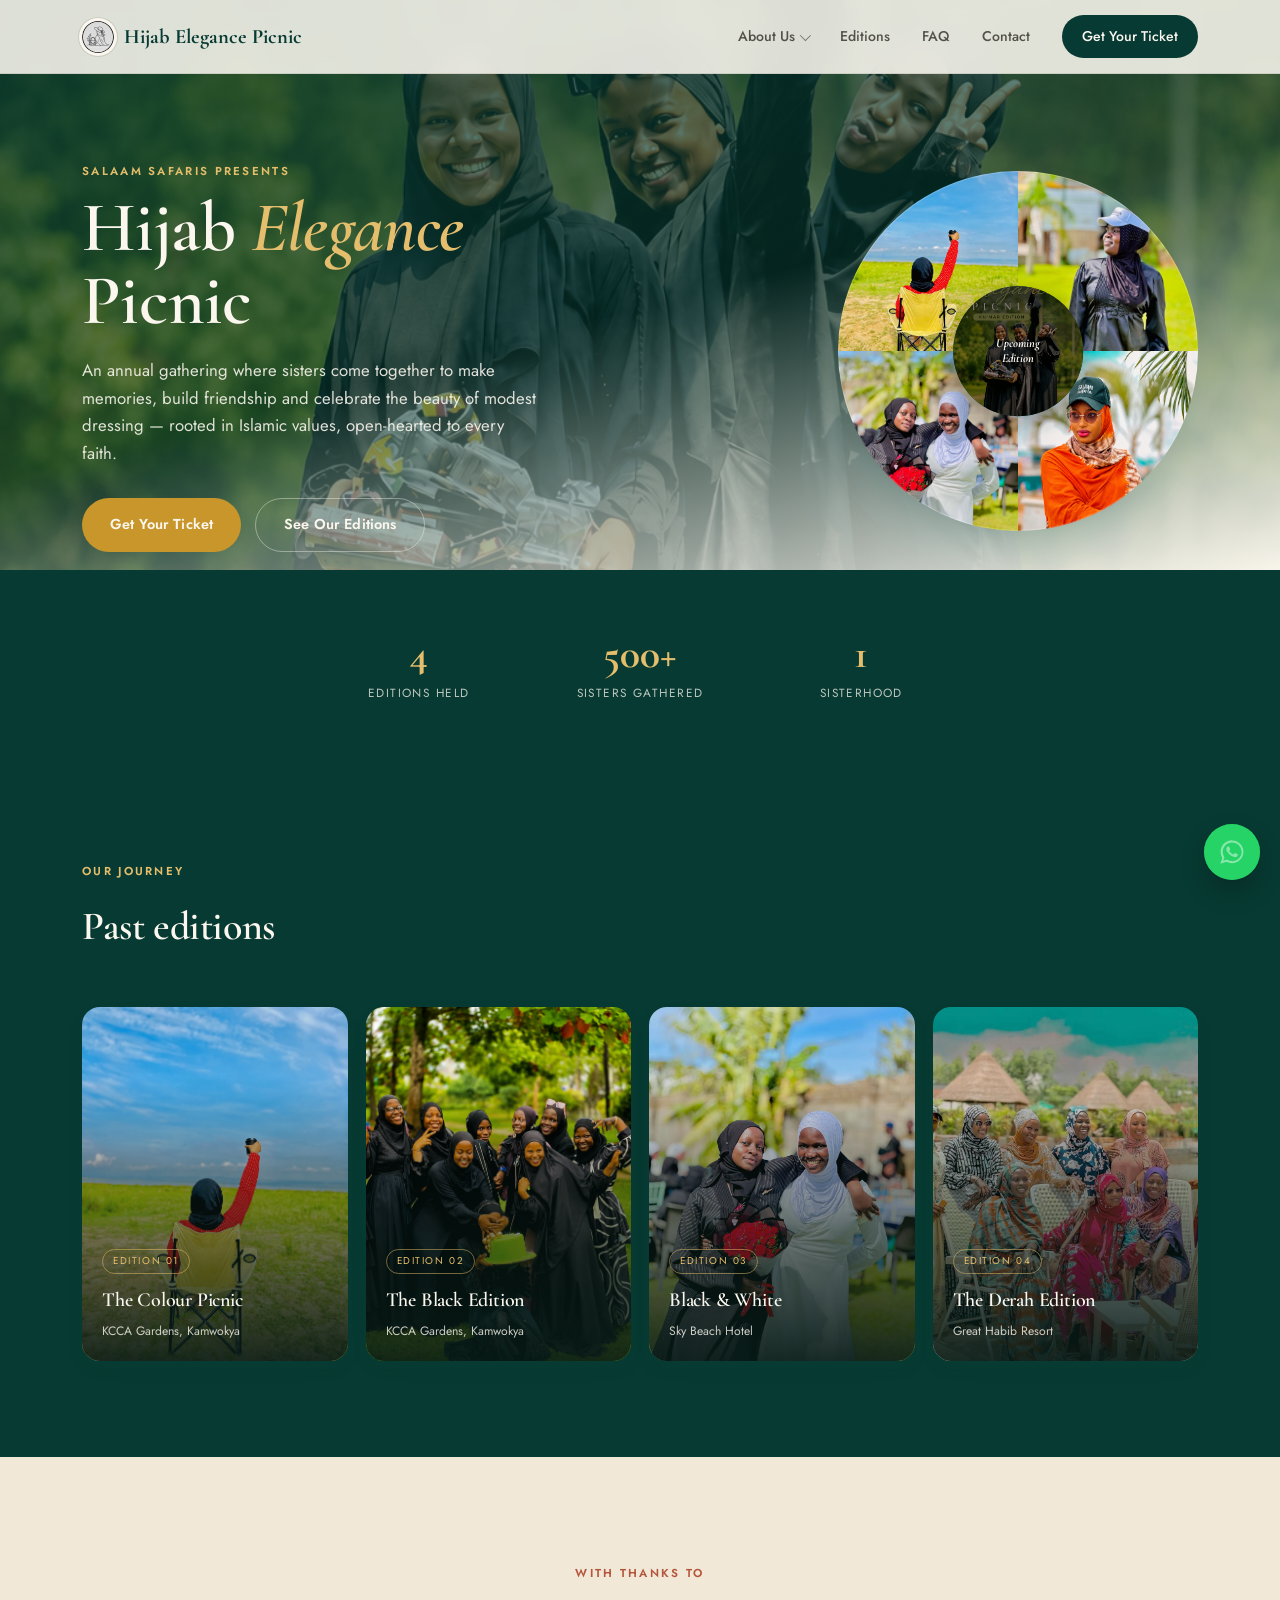
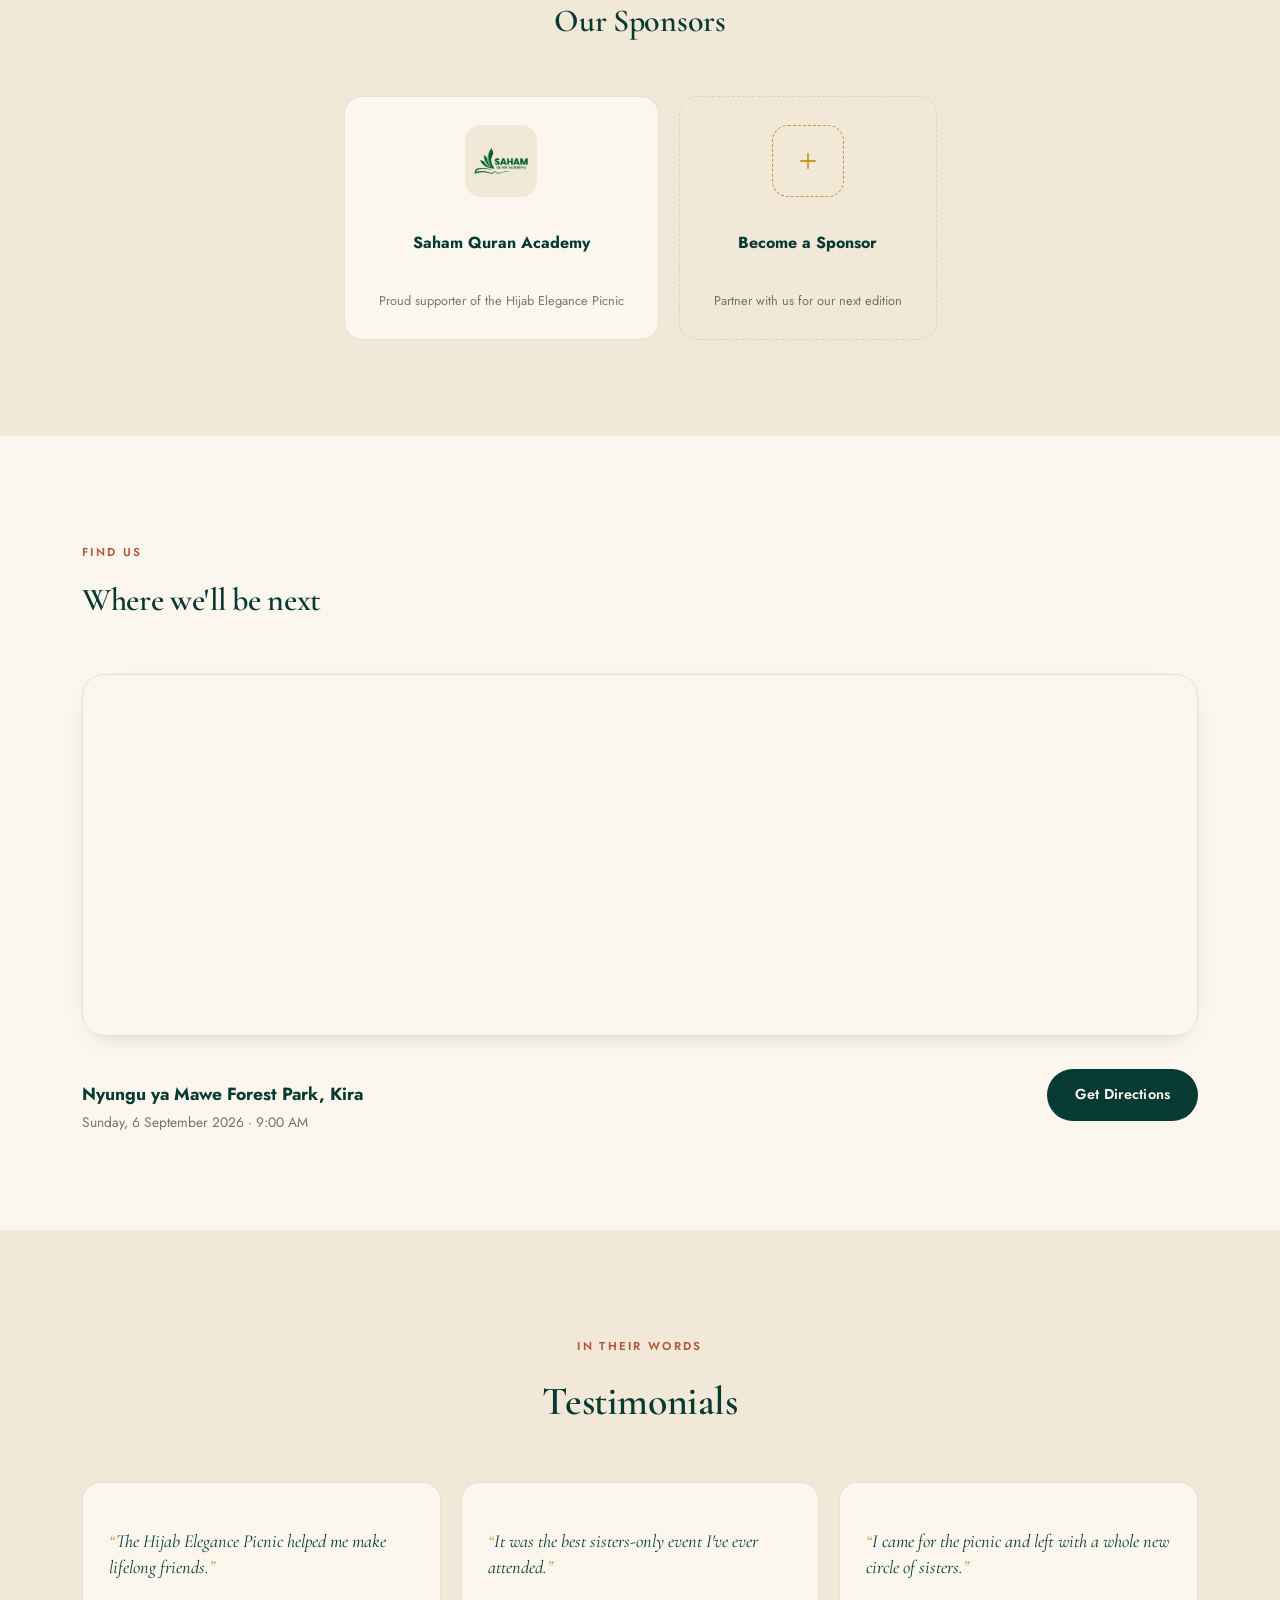
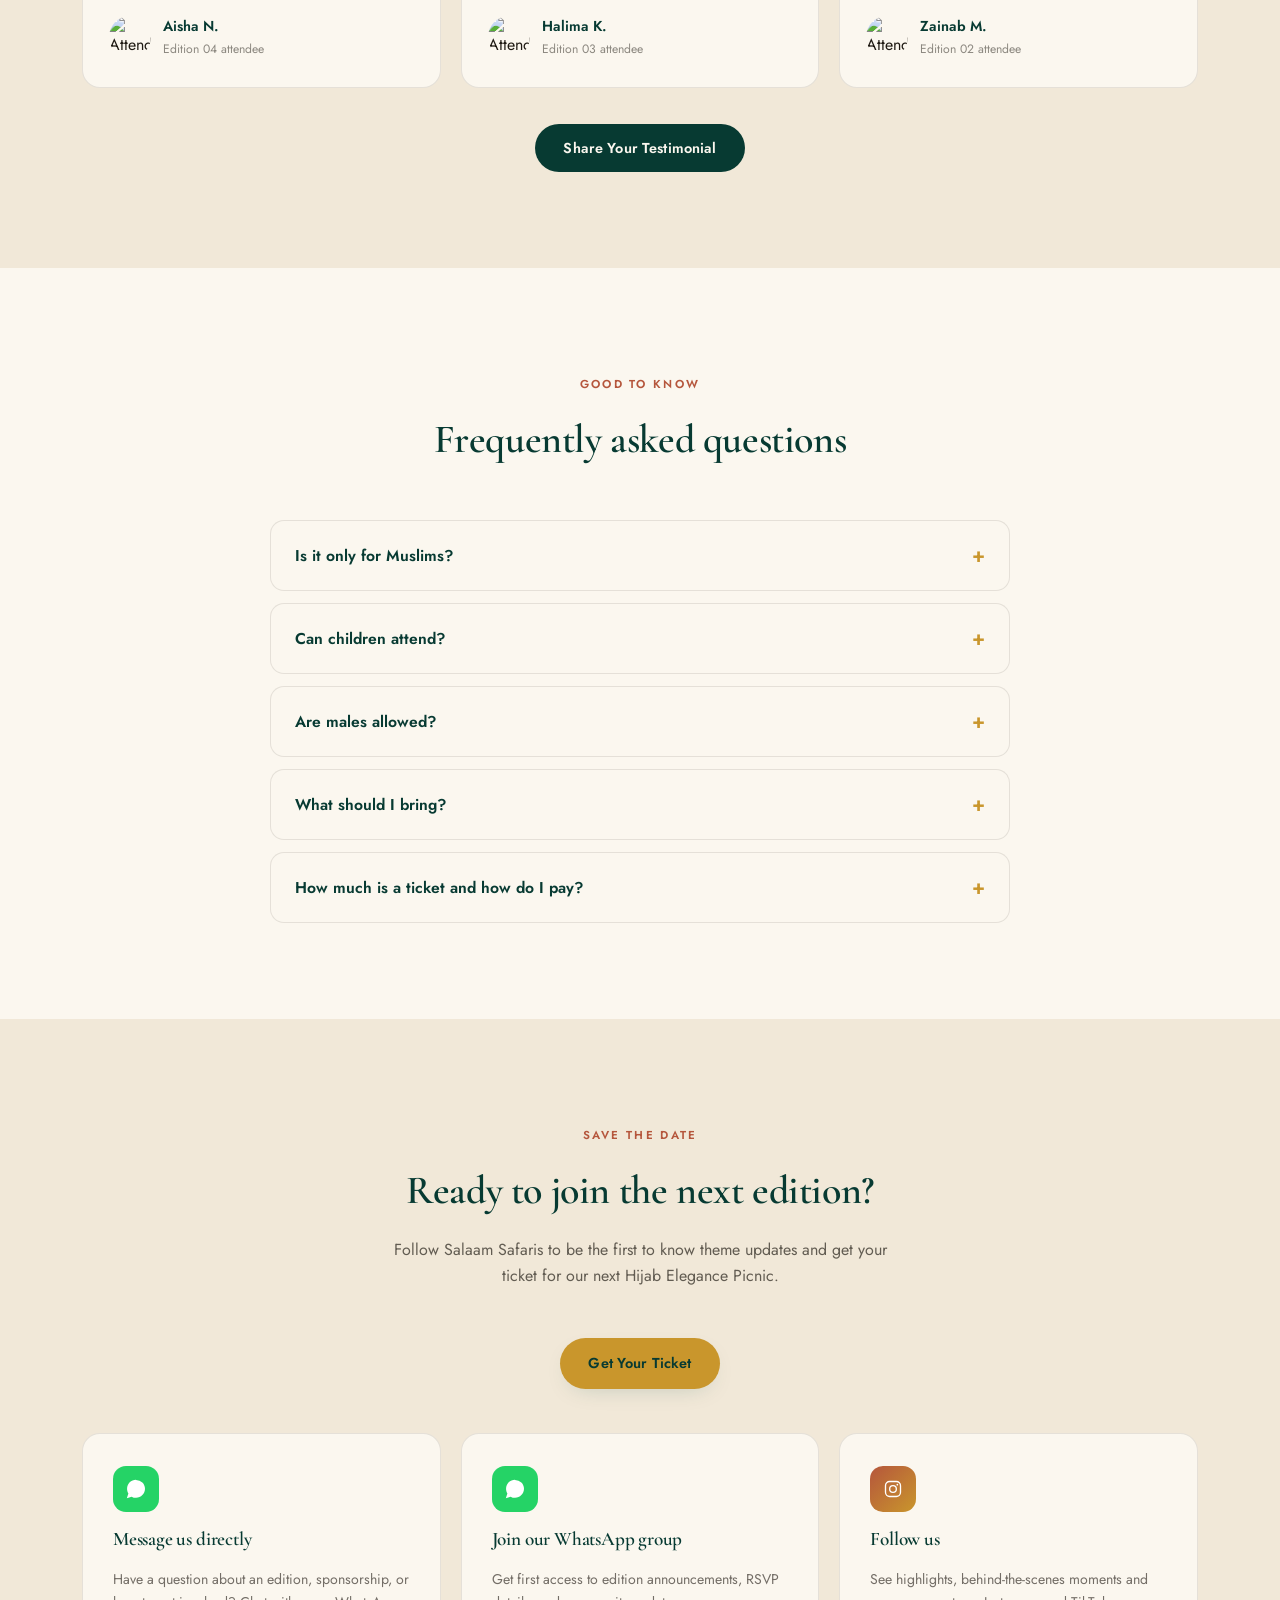
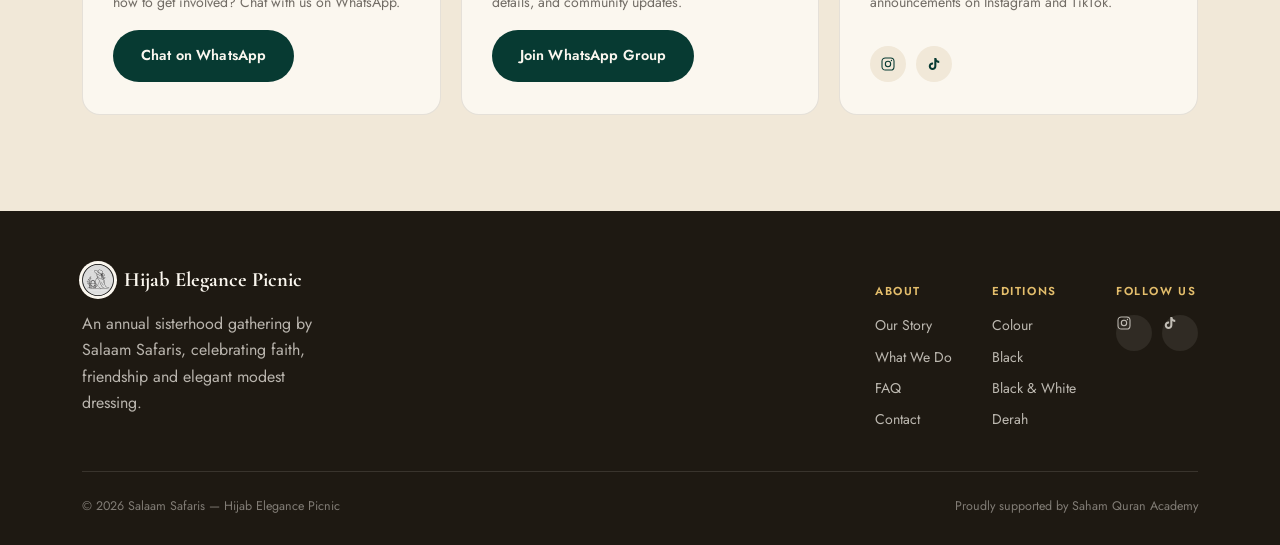
==== commit 3604a9b5: "Add files via upload" ====
--- a/index.html
+++ b/index.html
@@ -37,7 +37,7 @@
       <a href="#editions">Editions</a>
       <a href="#faq">FAQ</a>
       <a href="#contact">Contact</a>
-      <a href="#join">Join Us</a>
+      <a href="upcoming.html" class="nav-cta">Get Your Ticket</a>
     </div>
   </nav>
 </header>
@@ -52,8 +52,8 @@
       <h1>Hijab <em>Elegance</em><br>Picnic</h1>
       <p class="sub">An annual gathering where sisters come together to make memories, build friendship and celebrate the beauty of modest dressing — rooted in Islamic values, open-hearted to every faith.</p>
       <div class="hero-ctas">
-        <a href="#editions" class="btn btn-primary">See Our Editions</a>
-        <a href="about.html" class="btn btn-ghost">Our Story</a>
+        <a href="upcoming.html" class="btn btn-primary">Get Your Ticket</a>
+        <a href="#editions" class="btn btn-ghost" style="color:var(--sand);border-color:rgba(251,247,239,0.4);">See Our Editions</a>
       </div>
     </div>
     <div class="drape reveal">
@@ -66,76 +66,146 @@
   </div>
 </section>
 
-<section class="editions section-pad" id="editions">
-  <div class="wrap">
-
-    <a href="upcoming.html" class="upcoming-banner reveal" id="upcomingBanner">
-      <div class="upcoming-photo">
-        <img loading="lazy" decoding="async" src="upcoming.png" alt="Upcoming edition">
-      </div>
-      <div class="upcoming-content">
-        <span class="upcoming-badge"><span class="dot"></span>Upcoming · <span id="badgeCountdown">Sept 6</span></span>
-        <h3>Our next edition is coming</h3>
-        <p>Sunday, 6 September 2026 at Great Habib Resort, Kasangati. Theme to be announced — tap in to see the full countdown.</p>
-        <span class="btn btn-primary">View Upcoming Edition</span>
-      </div>
-    </a>
-
-    <div class="section-head past-editions-head reveal">
+<div class="wrap quickfacts-wrap">
+  <a href="upcoming.html" style="text-decoration:none;">
+    <div class="quickfacts reveal" id="upcomingBanner">
+      <div class="qf-item">
+        <div class="qf-label">Next Edition</div>
+        <div class="qf-value" id="badgeCountdown">6 Sept 2026</div>
+      </div>
+      <div class="qf-item">
+        <div class="qf-label">Venue</div>
+        <div class="qf-value" style="font-size:1rem;">Nyungu ya Mawe, Kira</div>
+      </div>
+      <div class="qf-item">
+        <div class="qf-label">Entry Fee</div>
+        <div class="qf-value">UGX 80,000</div>
+      </div>
+      <div class="qf-item qf-cta">
+        <a href="upcoming.html">Get Your Ticket
+          <svg width="14" height="14" viewBox="0 0 24 24" fill="none"><path d="M5 12h14M13 6l6 6-6 6" stroke="currentColor" stroke-width="2" stroke-linecap="round" stroke-linejoin="round"/></svg>
+        </a>
+      </div>
+    </div>
+  </a>
+</div>
+
+<section class="stats-strip section-pad" style="padding-top:64px;">
+  <div class="wrap">
+    <div class="stats-grid reveal">
+      <div><div class="stat-num" data-count="4">0</div><div class="stat-label">Editions Held</div></div>
+      <div><div class="stat-num" data-count="500" data-suffix="+">0</div><div class="stat-label">Sisters Gathered</div></div>
+      <div><div class="stat-num" data-count="1">0</div><div class="stat-label">Sisterhood</div></div>
+    </div>
+  </div>
+</section>
+
+<section class="editions-strip section-pad" id="editions">
+  <div class="wrap">
+    <div class="section-head reveal">
       <p class="eyebrow">Our Journey</p>
       <h2>Past editions</h2>
     </div>
     <div class="edition-grid">
 
       <a href="edition-colour.html" class="edition-card reveal">
-        <div class="edition-photo"><img loading="lazy" decoding="async" src="Nakiah.png" alt="The Colour Picnic"></div>
-        <div class="edition-body">
+        <img src="Nakiah.png" alt="The Colour Picnic" loading="lazy" decoding="async">
+        <div class="edition-card-body">
           <span class="edition-tag">Edition 01</span>
           <h3>The Colour Picnic</h3>
-          <div class="edition-meta"><span>📍 KCCA Gardens, Kamwokya</span></div>
-          <p class="desc">Where it all began — sisters dressed in every colour imaginable.</p>
-          <span class="edition-link">View this edition <svg width="14" height="14" viewBox="0 0 24 24" fill="none"><path d="M5 12h14M13 6l6 6-6 6" stroke="currentColor" stroke-width="2" stroke-linecap="round" stroke-linejoin="round"/></svg></span>
+          <p>KCCA Gardens, Kamwokya</p>
         </div>
       </a>
 
       <a href="edition-black.html" class="edition-card reveal">
-        <div class="edition-photo"><img loading="lazy" decoding="async" src="bbbbb5.jpg" alt="The Black Edition"></div>
-        <div class="edition-body">
+        <img src="bbbbb5.jpg" alt="The Black Edition" loading="lazy" decoding="async">
+        <div class="edition-card-body">
           <span class="edition-tag">Edition 02</span>
           <h3>The Black Edition</h3>
-          <div class="edition-meta"><span>📍 KCCA Gardens, Kamwokya</span></div>
-          <p class="desc">A striking, all-black gathering — bold and elegant all at once.</p>
-          <span class="edition-link">View this edition <svg width="14" height="14" viewBox="0 0 24 24" fill="none"><path d="M5 12h14M13 6l6 6-6 6" stroke="currentColor" stroke-width="2" stroke-linecap="round" stroke-linejoin="round"/></svg></span>
+          <p>KCCA Gardens, Kamwokya</p>
         </div>
       </a>
 
       <a href="edition-bw.html" class="edition-card reveal">
-        <div class="edition-photo"><img loading="lazy" decoding="async" src="bwbw2.jpg" alt="The Black and White Edition"></div>
-        <div class="edition-body">
+        <img src="bwbw2.jpg" alt="The Black and White Edition" loading="lazy" decoding="async">
+        <div class="edition-card-body">
           <span class="edition-tag">Edition 03</span>
-          <h3>The Black &amp; White Edition</h3>
-          <div class="edition-meta"><span>📍 Sky Beach Hotel</span></div>
-          <p class="desc">Timeless monochrome elegance by the water, with Sheikh Badru Kasumba.</p>
-          <span class="edition-link">View this edition <svg width="14" height="14" viewBox="0 0 24 24" fill="none"><path d="M5 12h14M13 6l6 6-6 6" stroke="currentColor" stroke-width="2" stroke-linecap="round" stroke-linejoin="round"/></svg></span>
+          <h3>Black &amp; White</h3>
+          <p>Sky Beach Hotel</p>
         </div>
       </a>
 
       <a href="edition-derah.html" class="edition-card reveal">
-        <div class="edition-photo"><img loading="lazy" decoding="async" src="ddddd4.jpeg" alt="The Derah Edition"></div>
-        <div class="edition-body">
+        <img src="ddddd4.jpeg" alt="The Derah Edition" loading="lazy" decoding="async">
+        <div class="edition-card-body">
           <span class="edition-tag">Edition 04</span>
           <h3>The Derah Edition</h3>
-          <div class="edition-meta"><span>📅 21 Sept 2025 · 📍 Great Habib Resort</span></div>
-          <p class="desc">Our most textured edition yet, dressed in animal-print &amp; tie-dye Derah.</p>
-          <span class="edition-link">View this edition <svg width="14" height="14" viewBox="0 0 24 24" fill="none"><path d="M5 12h14M13 6l6 6-6 6" stroke="currentColor" stroke-width="2" stroke-linecap="round" stroke-linejoin="round"/></svg></span>
-        </div>
-      </a>
-
-    </div>
-  </div>
-</section>
-
-<section class="testimonials section-pad">
+          <p>Great Habib Resort</p>
+        </div>
+      </a>
+
+    </div>
+  </div>
+</section>
+
+<section class="section-pad tone-sand2">
+  <div class="wrap">
+    <div class="section-head center reveal">
+      <p class="eyebrow">With Thanks To</p>
+      <h2 style="font-size:2rem;">Our Sponsors</h2>
+    </div>
+
+    <div class="sponsors-grid reveal">
+
+      <!-- Sponsor -->
+      <div class="sponsor-card">
+        <div class="sponsor-logo">
+          <img src="saham_logo.png"
+               alt="Saham Quran Academy Logo"
+               style="width:100%; height:100%; object-fit:contain;">
+        </div>
+        <h4>Saham Quran Academy</h4>
+        <p>Proud supporter of the Hijab Elegance Picnic</p>
+      </div>
+
+      <!-- Become a Sponsor -->
+      <a href="https://wa.me/256756549534?text=Hi%2C%20I%27d%20like%20to%20know%20more%20about%20sponsoring%20the%20Hijab%20Elegance%20Picnic"
+         target="_blank"
+         rel="noopener"
+         class="sponsor-card sponsor-become">
+        <div class="sponsor-logo">
+          <svg width="24" height="24" viewBox="0 0 24 24" fill="none" stroke="var(--gold)" stroke-width="1.8">
+            <path d="M12 5v14M5 12h14" stroke-linecap="round"/>
+          </svg>
+        </div>
+        <h4>Become a Sponsor</h4>
+        <p>Partner with us for our next edition</p>
+      </a>
+
+    </div>
+  </div>
+</section>
+
+<section class="section-pad">
+  <div class="wrap">
+    <div class="section-head reveal">
+      <p class="eyebrow">Find Us</p>
+      <h2 style="font-size:2rem;">Where we'll be next</h2>
+    </div>
+    <div class="map-wrap reveal">
+      <iframe src="https://www.google.com/maps?q=Nyungu+ya+Mawe+Forest+Park+Kira+Uganda&output=embed" loading="lazy" referrerpolicy="no-referrer-when-downgrade" allowfullscreen title="Nyungu ya Mawe Forest Park, Kira"></iframe>
+    </div>
+    <div class="map-caption reveal">
+      <div>
+        <h4>Nyungu ya Mawe Forest Park, Kira</h4>
+        <p>Sunday, 6 September 2026 · 9:00 AM</p>
+      </div>
+      <a href="https://www.google.com/maps/search/?api=1&query=Nyungu+ya+Mawe+Forest+Park+Kira+Uganda" target="_blank" rel="noopener" class="btn btn-dark">Get Directions</a>
+    </div>
+  </div>
+</section>
+
+<section class="section-pad tone-sand2">
   <div class="wrap">
     <div class="section-head center reveal">
       <p class="eyebrow">In Their Words</p>
@@ -145,21 +215,21 @@
       <div class="testi-card">
         <p class="testi-quote">The Hijab Elegance Picnic helped me make lifelong friends.</p>
         <div class="testi-person">
-          <div class="testi-avatar"><img loading="lazy" decoding="async" src="https://placehold.co/100x100/E7C8C0/1E1912?text=Photo" alt="Attendee"></div>
+          <div class="testi-avatar"><img src="https://placehold.co/100x100/E7C8C0/1E1912?text=Photo" alt="Attendee" loading="lazy" decoding="async"></div>
           <div><div class="name">Aisha N.</div><div class="role">Edition 04 attendee</div></div>
         </div>
       </div>
       <div class="testi-card">
         <p class="testi-quote">It was the best sisters-only event I've ever attended.</p>
         <div class="testi-person">
-          <div class="testi-avatar"><img loading="lazy" decoding="async" src="https://placehold.co/100x100/C9962C/1E1912?text=Photo" alt="Attendee"></div>
+          <div class="testi-avatar"><img src="https://placehold.co/100x100/C9962C/1E1912?text=Photo" alt="Attendee" loading="lazy" decoding="async"></div>
           <div><div class="name">Halima K.</div><div class="role">Edition 03 attendee</div></div>
         </div>
       </div>
       <div class="testi-card">
         <p class="testi-quote">I came for the picnic and left with a whole new circle of sisters.</p>
         <div class="testi-person">
-          <div class="testi-avatar"><img loading="lazy" decoding="async" src="https://placehold.co/100x100/0B4F45/F6EFE3?text=Photo" alt="Attendee"></div>
+          <div class="testi-avatar"><img src="https://placehold.co/100x100/0B4F45/F6EFE3?text=Photo" alt="Attendee" loading="lazy" decoding="async"></div>
           <div><div class="name">Zainab M.</div><div class="role">Edition 02 attendee</div></div>
         </div>
       </div>
@@ -187,7 +257,7 @@
   </div>
 </section>
 
-<section class="section-pad" id="faq" style="background:var(--sand-2);">
+<section class="section-pad" id="faq">
   <div class="wrap">
     <div class="section-head center reveal">
       <p class="eyebrow">Good To Know</p>
@@ -208,31 +278,30 @@
       </div>
       <div class="faq-item">
         <button class="faq-q">What should I bring? <span class="plus">+</span></button>
-        <div class="faq-a"><div class="faq-a-inner">Come dressed in that edition's theme, bring a picnic mat or blanket, a water bottle, sunscreen, and a snack to share if you'd like. Comfortable shoes are recommended for the team-building games.</div></div>
-      </div>
-    </div>
-  </div>
-</section>
-
-<section class="cta section-pad" id="join">
-  <div class="wrap">
-    <p class="eyebrow center">Save the Date</p>
-    <h2>Ready to join the next edition?</h2>
-    <p>Follow Salaam Safaris to be the first to know the theme, date and location of our next Hijab Elegance Picnic.</p>
-    <a href="https://wa.me/256756549534?text=Hi%2C%20I%27d%20like%20to%20get%20involved%20with%20the%20Hijab%20Elegance%20Picnic" target="_blank" rel="noopener" class="btn btn-primary">Get Involved</a>
-  </div>
-</section>
-
-<section class="section-pad" id="contact" style="background:var(--sand-2);">
+        <div class="faq-a"><div class="faq-a-inner">Your prayer mat, snacks to share with a friend, and your vibe. Come dressed in that edition's theme, and comfortable shoes are recommended for the team-building activities.</div></div>
+      </div>
+      <div class="faq-item">
+        <button class="faq-q">How much is a ticket and how do I pay? <span class="plus">+</span></button>
+        <div class="faq-a"><div class="faq-a-inner">Tickets are UGX 80,000. Full payment and purchase instructions are on our <a href="upcoming.html" style="color:var(--henna);font-weight:600;">Upcoming Edition page</a>.</div></div>
+      </div>
+    </div>
+  </div>
+</section>
+
+<section class="section-pad tone-sand2" id="contact">
   <div class="wrap">
     <div class="section-head center reveal">
-      <p class="eyebrow">Get In Touch</p>
-      <h2>Contact us</h2>
+      <p class="eyebrow">Save The Date</p>
+      <h2>Ready to join the next edition?</h2>
+      <p class="lede" style="max-width:520px;margin-left:auto;margin-right:auto;">Follow Salaam Safaris to be the first to know theme updates and get your ticket for our next Hijab Elegance Picnic.</p>
+    </div>
+    <div style="text-align:center;margin-bottom:44px;">
+      <a href="upcoming.html" class="btn btn-primary">Get Your Ticket</a>
     </div>
     <div class="contact-grid reveal">
       <div class="contact-card">
         <div class="c-icon">
-          <svg width="24" height="24" viewBox="0 0 32 32" fill="#fff"><path d="M16.04 2.67C8.84 2.67 3 8.5 3 15.7c0 2.53.7 4.9 1.93 6.93L2.67 29.33l6.9-2.2a13 13 0 0 0 6.47 1.7h.01c7.2 0 13.04-5.83 13.04-13.03 0-3.48-1.36-6.75-3.82-9.21a12.95 12.95 0 0 0-9.23-3.82z"/></svg>
+          <svg width="22" height="22" viewBox="0 0 32 32" fill="#fff"><path d="M16.04 2.67C8.84 2.67 3 8.5 3 15.7c0 2.53.7 4.9 1.93 6.93L2.67 29.33l6.9-2.2a13 13 0 0 0 6.47 1.7h.01c7.2 0 13.04-5.83 13.04-13.03 0-3.48-1.36-6.75-3.82-9.21a12.95 12.95 0 0 0-9.23-3.82z"/></svg>
         </div>
         <h3>Message us directly</h3>
         <p>Have a question about an edition, sponsorship, or how to get involved? Chat with us on WhatsApp.</p>
@@ -240,7 +309,7 @@
       </div>
       <div class="contact-card">
         <div class="c-icon">
-          <svg width="24" height="24" viewBox="0 0 32 32" fill="#fff"><path d="M16.04 2.67C8.84 2.67 3 8.5 3 15.7c0 2.53.7 4.9 1.93 6.93L2.67 29.33l6.9-2.2a13 13 0 0 0 6.47 1.7h.01c7.2 0 13.04-5.83 13.04-13.03 0-3.48-1.36-6.75-3.82-9.21a12.95 12.95 0 0 0-9.23-3.82z"/></svg>
+          <svg width="22" height="22" viewBox="0 0 32 32" fill="#fff"><path d="M16.04 2.67C8.84 2.67 3 8.5 3 15.7c0 2.53.7 4.9 1.93 6.93L2.67 29.33l6.9-2.2a13 13 0 0 0 6.47 1.7h.01c7.2 0 13.04-5.83 13.04-13.03 0-3.48-1.36-6.75-3.82-9.21a12.95 12.95 0 0 0-9.23-3.82z"/></svg>
         </div>
         <h3>Join our WhatsApp group</h3>
         <p>Get first access to edition announcements, RSVP details, and community updates.</p>
@@ -248,7 +317,7 @@
       </div>
       <div class="contact-card">
         <div class="c-icon" style="background:linear-gradient(135deg,#B5563C,#C9962C);">
-          <svg width="22" height="22" viewBox="0 0 24 24" fill="none" stroke="#fff" stroke-width="1.6"><rect x="3" y="3" width="18" height="18" rx="5"/><circle cx="12" cy="12" r="4"/><circle cx="17.2" cy="6.8" r="1" fill="#fff" stroke="none"/></svg>
+          <svg width="20" height="20" viewBox="0 0 24 24" fill="none" stroke="#fff" stroke-width="1.6"><rect x="3" y="3" width="18" height="18" rx="5"/><circle cx="12" cy="12" r="4"/><circle cx="17.2" cy="6.8" r="1" fill="#fff" stroke="none"/></svg>
         </div>
         <h3>Follow us</h3>
         <p>See highlights, behind-the-scenes moments and announcements on Instagram and TikTok.</p>
@@ -302,7 +371,7 @@
     </div>
     <div class="footer-bottom">
       <span>© 2026 Salaam Safaris — Hijab Elegance Picnic</span>
-      <span>Made with care, for every sister.</span>
+      <span>Proudly supported by Saham Quran Academy</span>
     </div>
   </div>
 </footer>
--- a/style.css
+++ b/style.css
@@ -1,433 +1,362 @@
-@import url('https://fonts.googleapis.com/css2?family=Cormorant+Garamond:ital,wght@0,400;0,500;0,600;0,700;1,500&family=Jost:wght@300;400;500;600&display=swap');
+@import url('https://fonts.googleapis.com/css2?family=Cormorant+Garamond:ital,wght@0,400;0,500;0,600;0,700;1,500;1,600&family=Jost:wght@300;400;500;600;700&display=swap');
 
 :root{
   --emerald: #0B4F45;
   --emerald-deep: #073A32;
+  --emerald-pale: #E8F0EE;
   --gold: #C9962C;
   --gold-light: #E4BE6C;
   --henna: #B5563C;
-  --sand: #F6EFE3;
-  --sand-2: #EFE4D2;
+  --sand: #FBF7EF;
+  --sand-2: #F1E8D8;
+  --sand-3: #EADFC9;
   --ink: #1E1912;
   --rose: #E7C8C0;
-  --line: rgba(30,25,18,0.12);
-  --shadow: 0 20px 50px -25px rgba(11,79,69,0.35);
+  --line: rgba(30,25,18,0.10);
+  --shadow-sm: 0 8px 24px -12px rgba(11,79,69,0.25);
+  --shadow: 0 24px 60px -28px rgba(11,79,69,0.4);
+  --radius: 22px;
 }
 
 *{box-sizing:border-box;}
 html{scroll-behavior:smooth;}
-body{
-  margin:0;
-  background:var(--sand);
-  color:var(--ink);
-  font-family:'Jost',sans-serif;
-  font-weight:400;
-  line-height:1.6;
-  -webkit-font-smoothing:antialiased;
-}
-h1,h2,h3,.display{
-  font-family:'Cormorant Garamond', serif;
-  font-weight:600;
-  color:var(--emerald-deep);
-  margin:0;
-}
+body{margin:0;background:var(--sand);color:var(--ink);font-family:'Jost',sans-serif;font-weight:400;line-height:1.65;-webkit-font-smoothing:antialiased;overflow-x:hidden;}
+h1,h2,h3,.display{font-family:'Cormorant Garamond',serif;font-weight:600;color:var(--emerald-deep);margin:0;letter-spacing:-0.01em;}
 a{color:inherit;text-decoration:none;}
 img{max-width:100%;display:block;}
-.eyebrow{
-  font-family:'Jost',sans-serif;
-  text-transform:uppercase;
-  letter-spacing:0.22em;
-  font-size:0.72rem;
-  color:var(--henna);
-  font-weight:500;
-}
-.wrap{max-width:1140px;margin:0 auto;padding:0 32px;}
+ul{margin:0;padding:0;}
+.eyebrow{font-family:'Jost',sans-serif;text-transform:uppercase;letter-spacing:0.2em;font-size:0.72rem;color:var(--henna);font-weight:600;}
+.wrap{max-width:1180px;margin:0 auto;padding:0 32px;}
 section{position:relative;}
-
-.reveal{opacity:0;transform:translateY(24px);transition:opacity 0.8s ease, transform 0.8s ease;}
+.section-pad{padding:96px 0;}
+@media (max-width:700px){.section-pad{padding:64px 0;}}
+.tone-sand2{background:var(--sand-2);}
+.divider{width:56px;height:2px;background:var(--gold);margin:22px 0;}
+.center{text-align:center;margin-left:auto;margin-right:auto;}
+
+.reveal{opacity:0;transform:translateY(22px);transition:opacity .7s ease, transform .7s ease;}
 .reveal.in{opacity:1;transform:translateY(0);}
 @media (prefers-reduced-motion: reduce){.reveal{opacity:1;transform:none;transition:none;}html{scroll-behavior:auto;}}
 
+.section-head{max-width:600px;margin-bottom:48px;}
+.section-head.center{max-width:560px;}
+.section-head h2{font-size:clamp(1.9rem,4vw,2.5rem);margin-top:8px;}
+.section-head p.lede{margin-top:14px;font-size:1rem;color:rgba(30,25,18,0.68);}
+
+/* ---------- BUTTONS ---------- */
+.btn{display:inline-flex;align-items:center;gap:8px;padding:14px 28px;border-radius:999px;font-size:0.9rem;font-weight:600;letter-spacing:0.01em;transition:transform .22s ease, box-shadow .22s ease, background .22s ease;cursor:pointer;border:none;font-family:'Jost',sans-serif;}
+.btn-primary{background:var(--gold);color:var(--emerald-deep);box-shadow:var(--shadow-sm);}
+.btn-primary:hover{transform:translateY(-2px);background:var(--gold-light);}
+.btn-ghost{background:transparent;color:inherit;border:1.5px solid rgba(30,25,18,0.18);}
+.btn-ghost:hover{border-color:var(--emerald-deep);}
+.btn-dark{background:var(--emerald-deep);color:var(--sand);}
+.btn-dark:hover{transform:translateY(-2px);background:var(--emerald);}
+.btn-sm{padding:10px 18px;font-size:0.82rem;}
+
 /* ---------- NAV ---------- */
-header{
-  position:fixed;top:0;left:0;right:0;z-index:100;
-  background:rgba(246,239,227,0.9);
-  backdrop-filter:blur(10px);
-  border-bottom:1px solid var(--line);
-}
-nav{display:flex;align-items:center;justify-content:space-between;max-width:1140px;margin:0 auto;padding:16px 32px;}
-.brand{font-family:'Cormorant Garamond',serif;font-size:1.3rem;font-weight:600;color:var(--emerald-deep);display:flex;align-items:center;gap:10px;}
-.brand .mark{width:30px;height:30px;border-radius:50%;overflow:hidden;flex-shrink:0;box-shadow:inset 0 0 0 3px var(--sand);}
+header{position:fixed;top:0;left:0;right:0;z-index:100;background:rgba(251,247,239,0.88);backdrop-filter:blur(12px);border-bottom:1px solid var(--line);}
+nav{display:flex;align-items:center;justify-content:space-between;max-width:1180px;margin:0 auto;padding:15px 32px;}
+.brand{font-family:'Cormorant Garamond',serif;font-size:1.28rem;font-weight:700;color:var(--emerald-deep);display:flex;align-items:center;gap:10px;}
+.brand .mark{width:32px;height:32px;border-radius:50%;overflow:hidden;flex-shrink:0;box-shadow:0 0 0 3px var(--sand), 0 0 0 4px var(--line);}
 .brand .mark img{width:100%;height:100%;object-fit:cover;}
-.navlinks{display:flex;align-items:center;gap:34px;}
-.navlinks a{font-size:0.9rem;color:var(--ink);opacity:0.75;transition:opacity .25s ease, color .25s ease;}
+.navlinks{display:flex;align-items:center;gap:32px;}
+.navlinks a{font-size:0.88rem;font-weight:500;color:var(--ink);opacity:0.72;transition:opacity .2s ease, color .2s ease;}
 .navlinks a:hover{opacity:1;color:var(--henna);}
+.nav-cta{background:var(--emerald-deep);color:var(--sand)!important;padding:10px 20px;border-radius:999px;opacity:1!important;font-weight:600;}
+.nav-cta:hover{background:var(--emerald);}
 .navtoggle{display:none;background:none;border:none;cursor:pointer;color:var(--emerald-deep);}
-@media (max-width:760px){
+@media (max-width:820px){
   .navlinks{position:absolute;top:100%;left:0;right:0;background:var(--sand);flex-direction:column;align-items:stretch;gap:0;max-height:0;overflow:hidden;border-bottom:1px solid var(--line);transition:max-height .35s ease;}
-  .navlinks.open{max-height:360px;}
-  .navlinks a{padding:16px 32px;border-top:1px solid var(--line);}
+  .navlinks.open{max-height:380px;}
+  .navlinks a{padding:15px 32px;border-top:1px solid var(--line);}
+  .nav-cta{margin:14px 32px;text-align:center;justify-content:center;display:block;}
   .navtoggle{display:block;}
 }
-
-/* ---------- HERO (home) ---------- */
-.hero{position:relative;padding:190px 0 110px;overflow:hidden;isolation:isolate;}
+.has-dropdown{position:relative;}
+.has-dropdown > a{display:flex;align-items:center;gap:5px;}
+.has-dropdown .caret{width:8px;height:8px;border-right:1.5px solid currentColor;border-bottom:1.5px solid currentColor;transform:rotate(45deg) translateY(-2px);transition:transform .2s ease;opacity:0.7;}
+.dropdown-menu{position:absolute;top:100%;left:50%;transform:translateX(-50%) translateY(8px);background:var(--sand);border:1px solid var(--line);border-radius:16px;box-shadow:var(--shadow);padding:10px;min-width:190px;opacity:0;visibility:hidden;transition:opacity .2s ease, transform .2s ease, visibility .2s ease;}
+.has-dropdown:hover .dropdown-menu{opacity:1;visibility:visible;transform:translateX(-50%) translateY(0);}
+.has-dropdown:hover .caret{transform:rotate(225deg) translateY(2px);}
+.dropdown-menu a{display:block;padding:10px 14px;border-radius:10px;font-size:0.86rem;opacity:1;color:var(--ink);}
+.dropdown-menu a:hover{background:var(--sand-2);color:var(--henna);}
+@media (max-width:820px){
+  .has-dropdown{display:flex;flex-direction:column;}
+  .has-dropdown > a{justify-content:space-between;}
+  .dropdown-menu{position:static;transform:none;opacity:1;visibility:visible;box-shadow:none;border:none;background:var(--sand-2);border-radius:0;padding:0;max-height:0;overflow:hidden;transition:max-height .3s ease;}
+  .has-dropdown.open .dropdown-menu{max-height:220px;}
+  .has-dropdown.open .caret{transform:rotate(225deg) translateY(2px);}
+  .dropdown-menu a{padding:14px 44px;border-bottom:1px solid var(--line);}
+}
+
+/* ---------- HERO ---------- */
+.hero{position:relative;padding:150px 0 0;overflow:hidden;isolation:isolate;}
 .hero-bg{position:absolute;inset:0;z-index:-2;}
 .hero-bg img{width:100%;height:100%;object-fit:cover;}
-.hero-bg::after{content:"";position:absolute;inset:0;background:linear-gradient(180deg, rgba(7,58,50,0.72) 0%, rgba(7,58,50,0.55) 45%, var(--sand) 100%);}
+.hero-bg::after{content:"";position:absolute;inset:0;background:linear-gradient(165deg, rgba(7,58,50,0.82) 0%, rgba(7,58,50,0.6) 50%, var(--sand) 96%);}
 .hero *{color:var(--sand);}
 .hero .eyebrow{color:var(--gold-light);}
 .hero h1 em{font-style:italic;color:var(--gold-light);}
-.hero-inner{display:grid;grid-template-columns:1.3fr 0.85fr;gap:56px;align-items:center;}
-@media (max-width:900px){.hero-inner{grid-template-columns:1fr;}.hero{padding:150px 0 80px;}}
-.hero h1{font-size:clamp(2.6rem,6vw,4.6rem);line-height:1.02;letter-spacing:-0.01em;}
-.hero p.sub{margin-top:22px;max-width:480px;font-size:1.08rem;color:rgba(246,239,227,0.88)!important;}
-.hero-ctas{margin-top:34px;display:flex;gap:16px;flex-wrap:wrap;}
-
-.btn{display:inline-flex;align-items:center;gap:8px;padding:14px 26px;border-radius:999px;font-size:0.92rem;font-weight:500;letter-spacing:0.01em;transition:transform .25s ease, box-shadow .25s ease, background .25s ease;cursor:pointer;border:none;}
-.btn-primary{background:var(--gold);color:var(--emerald-deep)!important;box-shadow:var(--shadow);}
-.btn-primary:hover{transform:translateY(-2px);background:var(--gold-light);}
-.btn-ghost{background:transparent;color:var(--sand)!important;border:1.5px solid rgba(246,239,227,0.5);}
-.btn-ghost:hover{border-color:var(--sand);}
-.btn-dark{background:var(--emerald-deep);color:var(--sand)!important;}
-.btn-dark:hover{transform:translateY(-2px);background:var(--emerald);}
-
-/* circular drape made of 4 images */
-.drape{position:relative;aspect-ratio:1/1;border-radius:50%;overflow:hidden;box-shadow:var(--shadow);animation:fadeUp 1s ease both;width:100%;max-width:380px;margin-left:auto;}
+.hero-inner{display:grid;grid-template-columns:1.25fr 0.9fr;gap:48px;align-items:center;padding-bottom:64px;}
+@media (max-width:900px){.hero-inner{grid-template-columns:1fr;padding-bottom:48px;}}
+.hero h1{font-size:clamp(2.5rem,5.6vw,4.4rem);line-height:1.03;}
+.hero p.sub{margin-top:20px;max-width:460px;font-size:1.05rem;color:rgba(251,247,239,0.88)!important;}
+.hero-ctas{margin-top:30px;display:flex;gap:14px;flex-wrap:wrap;}
+
+.drape{position:relative;aspect-ratio:1/1;border-radius:50%;overflow:hidden;box-shadow:var(--shadow);animation:fadeUp 1s ease both;width:100%;max-width:360px;margin-left:auto;}
 @keyframes fadeUp{from{opacity:0;transform:translateY(18px) scale(.98);}to{opacity:1;transform:none;}}
-.drape .quadrant{position:absolute;width:50%;height:50%;overflow:hidden;background:var(--sand-2);}
+.drape .quadrant{position:absolute;width:50%;height:50%;overflow:hidden;}
 .drape .quadrant img{width:100%;height:100%;object-fit:cover;}
 .q-color{top:0;left:0;background:var(--rose);}
 .q-black{top:0;right:0;background:var(--ink);}
 .q-bw{bottom:0;left:0;background:var(--sand-2);}
 .q-derah{bottom:0;right:0;background:var(--gold);}
-.drape::after{content:"";position:absolute;inset:0;border-radius:50%;box-shadow:inset 0 0 0 1px rgba(255,255,255,0.25);pointer-events:none;}
-.drape-center{position:absolute;top:50%;left:50%;transform:translate(-50%,-50%);width:36%;height:36%;border-radius:50%;background:var(--emerald-deep);display:flex;align-items:center;justify-content:center;text-align:center;box-shadow:0 8px 24px rgba(0,0,0,0.3);z-index:2;overflow:hidden;}
+.drape::after{content:"";position:absolute;inset:0;border-radius:50%;box-shadow:inset 0 0 0 1px rgba(255,255,255,0.22);pointer-events:none;}
+.drape-center{position:absolute;top:50%;left:50%;transform:translate(-50%,-50%);width:36%;height:36%;border-radius:50%;background:var(--emerald-deep);display:flex;align-items:center;justify-content:center;text-align:center;box-shadow:0 8px 24px rgba(0,0,0,0.32);z-index:2;overflow:hidden;}
 .drape-center img{position:absolute;inset:0;width:100%;height:100%;object-fit:cover;filter:brightness(0.5) saturate(1.1);}
-.drape-center span{position:relative;z-index:2;font-family:'Cormorant Garamond',serif;font-style:italic;font-size:0.78rem;color:var(--sand);line-height:1.2;padding:0 4px;font-weight:600;}
-@media (max-width:900px){.drape{margin:0 auto;width:100%;max-width:340px;}}
-
-/* ---------- SECTION HEADERS ---------- */
-.section-head{max-width:640px;margin-bottom:52px;}
-.section-head h2{font-size:clamp(2rem,4vw,2.7rem);margin-top:10px;}
-.section-pad{padding:100px 0;}
-.divider{width:64px;height:2px;background:var(--gold);margin:26px 0;}
-.center{text-align:center;margin-left:auto;margin-right:auto;}
-
-/* ---------- ABOUT ---------- */
-.about{background:var(--sand-2);}
-.about-grid{display:grid;grid-template-columns:1fr 1fr;gap:64px;align-items:start;}
-@media (max-width:820px){.about-grid{grid-template-columns:1fr;gap:36px;}}
-.about p{color:rgba(30,25,18,0.82);font-size:1.02rem;margin-bottom:16px;}
-.pillars{display:flex;flex-direction:column;gap:22px;}
-.pillar{display:flex;gap:16px;padding:20px;background:var(--sand);border:1px solid var(--line);border-radius:14px;}
-.pillar .num{font-family:'Cormorant Garamond',serif;font-size:1.6rem;font-style:italic;color:var(--gold);min-width:34px;}
-.pillar h3{font-size:1.15rem;font-family:'Jost';font-weight:600;color:var(--emerald-deep);margin-bottom:4px;}
-.pillar p{margin:0;font-size:0.92rem;color:rgba(30,25,18,0.7);}
-
-/* ---------- MISSION & VISION ---------- */
-.mv-grid{display:grid;grid-template-columns:1fr 1fr;gap:28px;}
+.drape-center span{position:relative;z-index:2;font-family:'Cormorant Garamond',serif;font-style:italic;font-size:0.76rem;color:var(--sand);line-height:1.2;padding:0 4px;font-weight:700;}
+@media (max-width:900px){.drape{margin:0 auto;width:100%;max-width:300px;}}
+
+/* ---------- QUICK FACTS BAR ---------- */
+.quickfacts-wrap{position:relative;z-index:5;margin-top:-46px;}
+.quickfacts{background:var(--sand);border-radius:20px;box-shadow:var(--shadow);display:grid;grid-template-columns:repeat(4,1fr);overflow:hidden;}
+@media (max-width:820px){.quickfacts{grid-template-columns:repeat(2,1fr);}}
+.qf-item{padding:22px 20px;border-right:1px solid var(--line);text-align:center;}
+.qf-item:last-child{border-right:none;}
+@media (max-width:820px){.qf-item:nth-child(2){border-right:none;}.qf-item:nth-child(odd){border-right:1px solid var(--line);}.qf-item{border-bottom:1px solid var(--line);}.qf-item:nth-last-child(-n+2){border-bottom:none;}}
+.qf-label{font-size:0.65rem;letter-spacing:0.14em;text-transform:uppercase;color:var(--henna);font-weight:600;margin-bottom:6px;}
+.qf-value{font-family:'Cormorant Garamond',serif;font-weight:700;font-size:1.15rem;color:var(--emerald-deep);}
+.qf-item.qf-cta{background:var(--emerald-deep);display:flex;align-items:center;justify-content:center;}
+.qf-item.qf-cta a{color:var(--sand);font-weight:600;font-size:0.88rem;display:flex;align-items:center;gap:6px;}
+
+/* ---------- STATS STRIP ---------- */
+.stats-strip{background:var(--emerald-deep);padding:52px 0;}
+.stats-grid{display:grid;grid-template-columns:repeat(3,1fr);gap:24px;text-align:center;max-width:640px;margin:0 auto;}
+@media (max-width:600px){.stats-grid{gap:12px;}}
+.stat-num{font-family:'Cormorant Garamond',serif;font-weight:700;font-size:2.6rem;color:var(--gold-light);line-height:1;}
+.stat-label{margin-top:8px;font-size:0.74rem;letter-spacing:0.12em;text-transform:uppercase;color:rgba(251,247,239,0.75);}
+@media (max-width:420px){.stat-num{font-size:1.9rem;}.stat-label{font-size:0.6rem;letter-spacing:0.04em;}}
+
+/* ---------- ABOUT: PILLARS / MISSION / ACTIVITIES ---------- */
+.about-grid{display:grid;grid-template-columns:1fr 1fr;gap:60px;align-items:start;}
+@media (max-width:860px){.about-grid{grid-template-columns:1fr;gap:36px;}}
+.about-grid p{color:rgba(30,25,18,0.78);font-size:1.02rem;margin-bottom:16px;}
+.pillars{display:flex;flex-direction:column;gap:16px;}
+.pillar{display:flex;gap:16px;padding:18px 20px;background:var(--sand);border:1px solid var(--line);border-radius:16px;}
+.pillar .num{font-family:'Cormorant Garamond',serif;font-size:1.5rem;font-style:italic;font-weight:700;color:var(--gold);min-width:30px;}
+.pillar h3{font-size:1.08rem;font-family:'Jost';font-weight:600;color:var(--emerald-deep);margin-bottom:3px;}
+.pillar p{margin:0;font-size:0.88rem;color:rgba(30,25,18,0.65);}
+
+.mv-grid{display:grid;grid-template-columns:1fr 1fr;gap:24px;}
 @media (max-width:760px){.mv-grid{grid-template-columns:1fr;}}
-.mv-card{padding:44px 38px;border-radius:22px;position:relative;overflow:hidden;}
+.mv-card{padding:40px 36px;border-radius:var(--radius);position:relative;overflow:hidden;}
 .mv-card.mission{background:var(--emerald-deep);color:var(--sand);}
 .mv-card.vision{background:var(--henna);color:var(--sand);}
-.mv-card .mv-icon{width:52px;height:52px;border-radius:14px;background:rgba(246,239,227,0.14);display:flex;align-items:center;justify-content:center;margin-bottom:22px;}
-.mv-card h3{color:var(--sand);font-size:1.6rem;margin-bottom:14px;}
-.mv-card p{margin:0;font-size:1.02rem;color:rgba(246,239,227,0.9);}
-.mv-card .mv-tag{font-size:0.7rem;letter-spacing:0.18em;text-transform:uppercase;color:rgba(246,239,227,0.65);margin-bottom:10px;display:block;}
-
-/* ---------- ACTIVITIES ---------- */
-.activities-grid{display:grid;grid-template-columns:repeat(3,1fr);gap:24px;}
+.mv-card .mv-icon{width:50px;height:50px;border-radius:14px;background:rgba(251,247,239,0.15);display:flex;align-items:center;justify-content:center;margin-bottom:20px;}
+.mv-card h3{color:var(--sand);font-size:1.5rem;margin-bottom:12px;}
+.mv-card p{margin:0;font-size:1rem;color:rgba(251,247,239,0.9);}
+.mv-card .mv-tag{font-size:0.68rem;letter-spacing:0.16em;text-transform:uppercase;color:rgba(251,247,239,0.65);margin-bottom:8px;display:block;}
+
+.activities-grid{display:grid;grid-template-columns:repeat(3,1fr);gap:22px;}
 @media (max-width:820px){.activities-grid{grid-template-columns:repeat(2,1fr);}}
 @media (max-width:560px){.activities-grid{grid-template-columns:1fr;}}
-.activity-card{padding:30px 26px;border-radius:18px;background:var(--sand);border:1px solid var(--line);transition:transform .3s ease, box-shadow .3s ease, border-color .3s ease;}
-.activity-card:hover{transform:translateY(-6px);box-shadow:var(--shadow);border-color:transparent;}
-.activity-icon{width:46px;height:46px;border-radius:12px;display:flex;align-items:center;justify-content:center;background:var(--emerald-deep);color:var(--sand);margin-bottom:18px;}
-.activity-card h3{font-family:'Jost';font-weight:600;font-size:1.05rem;color:var(--emerald-deep);margin-bottom:8px;}
-.activity-card p{margin:0;font-size:0.9rem;color:rgba(30,25,18,0.68);}
-
-/* ---------- EDITIONS (overview cards, home page) ---------- */
-.editions{background:var(--emerald-deep);color:var(--sand);}
-.editions .section-head h2{color:var(--sand);}
-.editions .eyebrow{color:var(--gold-light);}
-.edition-grid{display:grid;grid-template-columns:repeat(2,1fr);gap:26px;}
-@media (max-width:760px){.edition-grid{grid-template-columns:1fr;}}
-.edition-card{display:block;border-radius:20px;overflow:hidden;background:rgba(246,239,227,0.04);border:1px solid rgba(246,239,227,0.14);transition:transform .35s ease, border-color .35s ease;}
-.edition-card:hover{transform:translateY(-6px);border-color:var(--gold);}
-.edition-photo{height:220px;overflow:hidden;position:relative;}
-.edition-photo img{width:100%;height:100%;object-fit:cover;transition:transform .5s ease;}
-.edition-card:hover .edition-photo img{transform:scale(1.06);}
-.edition-body{padding:26px 28px;}
-.edition-tag{display:inline-block;font-size:0.7rem;letter-spacing:0.18em;text-transform:uppercase;color:var(--gold-light);border:1px solid rgba(228,190,108,0.4);padding:4px 12px;border-radius:999px;margin-bottom:14px;}
-.edition-body h3{font-family:'Cormorant Garamond',serif;font-size:1.6rem;color:var(--sand);margin-bottom:10px;}
-.edition-meta{display:flex;flex-wrap:wrap;gap:14px 18px;font-size:0.84rem;color:rgba(246,239,227,0.72);margin-bottom:12px;}
-.edition-body p.desc{font-size:0.92rem;color:rgba(246,239,227,0.78);margin:0 0 16px;}
-.edition-link{font-size:0.86rem;color:var(--gold-light);display:inline-flex;align-items:center;gap:6px;font-weight:500;}
-.edition-card:hover .edition-link{gap:10px;}
-.edition-link svg{transition:transform .3s ease;}
-
-.derah-note{background:var(--sand-2);border-radius:20px;padding:36px 40px;display:grid;grid-template-columns:auto 1fr;gap:28px;align-items:center;margin-top:56px;border:1px solid var(--line);}
-@media (max-width:640px){.derah-note{grid-template-columns:1fr;text-align:left;}}
-.derah-swatch-lg{width:120px;height:120px;border-radius:16px;overflow:hidden;flex-shrink:0;}
-.derah-swatch-lg img{width:100%;height:100%;object-fit:cover;}
-.derah-note h4{font-family:'Cormorant Garamond';font-size:1.3rem;color:var(--emerald-deep);margin-bottom:6px;}
-.derah-note p{margin:0;font-size:0.92rem;color:rgba(30,25,18,0.72);}
+.activity-card{border-radius:18px;overflow:hidden;background:var(--sand);border:1px solid var(--line);transition:transform .3s ease, box-shadow .3s ease;}
+.activity-card:hover{transform:translateY(-5px);box-shadow:var(--shadow-sm);}
+.activity-photo{height:150px;overflow:hidden;}
+.activity-photo img{width:100%;height:100%;object-fit:cover;transition:transform .4s ease;}
+.activity-card:hover .activity-photo img{transform:scale(1.06);}
+.activity-text{padding:20px 22px 24px;}
+.activity-icon{width:40px;height:40px;border-radius:11px;display:flex;align-items:center;justify-content:center;background:var(--emerald-deep);color:var(--sand);margin-bottom:14px;}
+.activity-text h3{font-family:'Jost';font-weight:600;font-size:1rem;color:var(--emerald-deep);margin-bottom:6px;}
+.activity-text p{margin:0;font-size:0.86rem;color:rgba(30,25,18,0.62);}
+
+.about-subnav{position:sticky;top:65px;z-index:50;background:var(--sand);border-bottom:1px solid var(--line);}
+.about-subnav .wrap{display:flex;gap:8px;padding:14px 32px;overflow-x:auto;}
+.about-subnav a{flex-shrink:0;padding:9px 18px;border-radius:999px;font-size:0.84rem;font-weight:500;color:var(--emerald-deep);border:1px solid var(--line);white-space:nowrap;transition:background .2s ease, color .2s ease, border-color .2s ease;}
+.about-subnav a:hover{background:var(--emerald-deep);color:var(--sand);border-color:var(--emerald-deep);}
+.anchor-offset{scroll-margin-top:140px;}
+.about-hero{padding:150px 0 56px;text-align:center;}
+.about-hero .eyebrow{justify-content:center;display:flex;}
+.about-hero h1{font-size:clamp(2.2rem,4.6vw,3.2rem);margin-top:10px;}
+.about-hero p{max-width:500px;margin:16px auto 0;color:rgba(30,25,18,0.7);font-size:1rem;}
+
+/* ---------- PAST EDITIONS (overlay cards) ---------- */
+.editions-strip{background:var(--emerald-deep);}
+.editions-strip .section-head h2{color:var(--sand);}
+.editions-strip .eyebrow{color:var(--gold-light);}
+.edition-grid{display:grid;grid-template-columns:repeat(4,1fr);gap:18px;}
+@media (max-width:920px){.edition-grid{grid-template-columns:repeat(2,1fr);}}
+@media (max-width:560px){.edition-grid{grid-template-columns:1fr;}}
+.edition-card{position:relative;border-radius:18px;overflow:hidden;aspect-ratio:3/4;display:block;box-shadow:var(--shadow-sm);}
+.edition-card img{position:absolute;inset:0;width:100%;height:100%;object-fit:cover;transition:transform .5s ease;}
+.edition-card:hover img{transform:scale(1.07);}
+.edition-card::after{content:"";position:absolute;inset:0;background:linear-gradient(0deg, rgba(7,26,22,0.92) 0%, rgba(7,26,22,0.35) 55%, transparent 80%);}
+.edition-card-body{position:absolute;left:0;right:0;bottom:0;padding:20px;z-index:2;}
+.edition-tag{display:inline-block;font-size:0.62rem;letter-spacing:0.16em;text-transform:uppercase;color:var(--gold-light);border:1px solid rgba(228,190,108,0.5);padding:3px 10px;border-radius:999px;margin-bottom:10px;}
+.edition-card-body h3{font-family:'Cormorant Garamond',serif;font-size:1.25rem;color:var(--sand);margin-bottom:4px;}
+.edition-card-body p{margin:0;font-size:0.76rem;color:rgba(251,247,239,0.8);}
+
+/* ---------- SPONSORS ---------- */
+.sponsors-grid{display:flex;flex-wrap:wrap;gap:20px;justify-content:center;}
+.sponsor-card{background:var(--sand);border:1px solid var(--line);border-radius:18px;padding:28px 34px;display:flex;flex-direction:column;align-items:center;gap:12px;min-width:210px;text-align:center;transition:transform .3s ease, box-shadow .3s ease;}
+.sponsor-card:hover{transform:translateY(-4px);box-shadow:var(--shadow-sm);}
+.sponsor-logo{width:72px;height:72px;border-radius:16px;overflow:hidden;background:var(--sand-2);display:flex;align-items:center;justify-content:center;}
+.sponsor-logo img{width:100%;height:100%;object-fit:contain;}
+.sponsor-card h4{font-size:1rem;color:var(--emerald-deep);}
+.sponsor-card p{margin:0;font-size:0.8rem;color:rgba(30,25,18,0.58);}
+.sponsor-become{border:1.5px dashed var(--line);background:transparent;justify-content:center;}
+.sponsor-become .sponsor-logo{border:1.5px dashed var(--gold);background:transparent;}
+
+/* ---------- MAP ---------- */
+.map-wrap{border-radius:var(--radius);overflow:hidden;box-shadow:var(--shadow-sm);border:1px solid var(--line);}
+.map-wrap iframe{width:100%;height:360px;border:0;display:block;}
+.map-caption{display:flex;align-items:center;justify-content:space-between;flex-wrap:wrap;gap:14px;margin-top:20px;}
+.map-caption h4{font-size:1.1rem;color:var(--emerald-deep);margin-bottom:2px;}
+.map-caption p{margin:0;font-size:0.86rem;color:rgba(30,25,18,0.6);}
 
 /* ---------- TESTIMONIALS ---------- */
-.testimonials{background:var(--sand-2);}
-.testi-grid{display:grid;grid-template-columns:repeat(3,1fr);gap:24px;}
+.testi-grid{display:grid;grid-template-columns:repeat(3,1fr);gap:20px;}
 @media (max-width:860px){.testi-grid{grid-template-columns:1fr;}}
-.testi-card{background:var(--sand);border:1px solid var(--line);border-radius:18px;padding:30px 28px;display:flex;flex-direction:column;gap:18px;}
-.testi-quote{font-family:'Cormorant Garamond',serif;font-style:italic;font-size:1.2rem;color:var(--emerald-deep);line-height:1.4;}
+.testi-card{background:var(--sand);border:1px solid var(--line);border-radius:18px;padding:28px 26px;display:flex;flex-direction:column;gap:16px;}
+.testi-quote{font-family:'Cormorant Garamond',serif;font-style:italic;font-size:1.15rem;color:var(--emerald-deep);line-height:1.4;}
 .testi-quote::before{content:"“";color:var(--gold);}
 .testi-quote::after{content:"”";color:var(--gold);}
 .testi-person{display:flex;align-items:center;gap:12px;margin-top:auto;}
-.testi-avatar{width:44px;height:44px;border-radius:50%;overflow:hidden;flex-shrink:0;}
+.testi-avatar{width:42px;height:42px;border-radius:50%;overflow:hidden;flex-shrink:0;}
 .testi-avatar img{width:100%;height:100%;object-fit:cover;}
-.testi-person .name{font-size:0.92rem;font-weight:500;color:var(--emerald-deep);}
-.testi-person .role{font-size:0.78rem;color:rgba(30,25,18,0.55);}
+.testi-person .name{font-size:0.9rem;font-weight:600;color:var(--emerald-deep);}
+.testi-person .role{font-size:0.76rem;color:rgba(30,25,18,0.5);}
+.testi-add{text-align:center;margin-top:36px;}
+.testi-form{max-width:500px;margin:22px auto 0;background:var(--sand);border:1px solid var(--line);border-radius:18px;padding:28px;display:none;flex-direction:column;gap:13px;text-align:left;}
+.testi-form.open{display:flex;}
+.testi-form label{font-size:0.8rem;font-weight:600;color:var(--emerald-deep);margin-bottom:-7px;}
+.testi-form input, .testi-form textarea{padding:12px 14px;border-radius:10px;border:1px solid var(--line);font-family:'Jost';font-size:0.9rem;background:var(--sand-2);color:var(--ink);resize:vertical;}
+.testi-form textarea{min-height:88px;}
+.testi-status{font-size:0.84rem;margin-top:2px;}
 
 /* ---------- FAQ ---------- */
-.faq-list{max-width:760px;margin:0 auto;display:flex;flex-direction:column;gap:14px;}
+.faq-list{max-width:740px;margin:0 auto;display:flex;flex-direction:column;gap:12px;}
 .faq-item{background:var(--sand);border:1px solid var(--line);border-radius:14px;overflow:hidden;}
-.faq-q{width:100%;text-align:left;padding:22px 26px;background:none;border:none;cursor:pointer;display:flex;align-items:center;justify-content:space-between;gap:16px;font-family:'Jost';font-size:1rem;font-weight:500;color:var(--emerald-deep);}
-.faq-q .plus{font-size:1.3rem;color:var(--gold);transition:transform .3s ease;flex-shrink:0;}
+.faq-q{width:100%;text-align:left;padding:20px 24px;background:none;border:none;cursor:pointer;display:flex;align-items:center;justify-content:space-between;gap:16px;font-family:'Jost';font-size:0.98rem;font-weight:600;color:var(--emerald-deep);}
+.faq-q .plus{font-size:1.25rem;color:var(--gold);transition:transform .3s ease;flex-shrink:0;}
 .faq-item.open .plus{transform:rotate(45deg);}
 .faq-a{max-height:0;overflow:hidden;transition:max-height .35s ease;}
-.faq-a-inner{padding:0 26px 22px;font-size:0.92rem;color:rgba(30,25,18,0.7);}
-
-/* ---------- CTA ---------- */
-.cta{padding:110px 0;text-align:center;background:radial-gradient(ellipse 700px 400px at 50% 0%, rgba(201,150,44,0.15), transparent 65%), var(--sand);}
-.cta h2{font-size:clamp(2rem,4.5vw,3rem);max-width:640px;margin:0 auto;}
-.cta p{max-width:480px;margin:20px auto 0;color:rgba(30,25,18,0.75);}
-.cta .btn-primary{margin-top:32px;}
-
-/* ---------- FOOTER ---------- */
-footer{background:var(--ink);color:rgba(246,239,227,0.7);padding:56px 0 30px;}
-.footer-grid{display:flex;justify-content:space-between;flex-wrap:wrap;gap:40px;padding-bottom:36px;border-bottom:1px solid rgba(246,239,227,0.12);}
-footer .brand{color:var(--sand);}
-.footer-links{display:flex;gap:44px;flex-wrap:wrap;}
-.footer-col h5{font-size:0.75rem;letter-spacing:0.14em;text-transform:uppercase;color:var(--gold-light);margin-bottom:14px;font-weight:500;}
-.footer-col a, .footer-col p{display:block;font-size:0.9rem;color:rgba(246,239,227,0.72);margin-bottom:8px;}
-.footer-bottom{padding-top:26px;font-size:0.8rem;color:rgba(246,239,227,0.45);display:flex;justify-content:space-between;flex-wrap:wrap;gap:10px;}
-
-/* ---------- ABOUT PAGE ---------- */
-.about-hero{padding:170px 0 60px;text-align:center;}
-.about-hero .eyebrow{justify-content:center;display:flex;}
-.about-hero h1{font-size:clamp(2.4rem,5vw,3.4rem);margin-top:10px;}
-.about-hero p{max-width:520px;margin:18px auto 0;color:rgba(30,25,18,0.75);font-size:1.02rem;}
-
-.about-subnav{position:sticky;top:73px;z-index:50;background:var(--sand);border-bottom:1px solid var(--line);}
-.about-subnav .wrap{display:flex;gap:8px;padding:14px 32px;overflow-x:auto;}
-.about-subnav a{
-  flex-shrink:0;padding:9px 18px;border-radius:999px;font-size:0.86rem;font-weight:500;
-  color:var(--emerald-deep);border:1px solid var(--line);white-space:nowrap;
-  transition:background .25s ease, color .25s ease, border-color .25s ease;
-}
-.about-subnav a:hover, .about-subnav a.is-active{background:var(--emerald-deep);color:var(--sand);border-color:var(--emerald-deep);}
-.anchor-offset{scroll-margin-top:150px;}
-
-/* ---------- NAV DROPDOWN ---------- */
-.has-dropdown{position:relative;}
-.has-dropdown > a{display:flex;align-items:center;gap:5px;}
-.has-dropdown .caret{width:9px;height:9px;border-right:1.5px solid currentColor;border-bottom:1.5px solid currentColor;transform:rotate(45deg) translateY(-2px);transition:transform .25s ease;opacity:0.7;}
-.dropdown-menu{
-  position:absolute;top:100%;left:50%;transform:translateX(-50%) translateY(8px);
-  background:var(--sand);border:1px solid var(--line);border-radius:14px;
-  box-shadow:var(--shadow);padding:10px;min-width:190px;
-  opacity:0;visibility:hidden;transition:opacity .2s ease, transform .2s ease, visibility .2s ease;
-}
-.has-dropdown:hover .dropdown-menu{opacity:1;visibility:visible;transform:translateX(-50%) translateY(0);}
-.has-dropdown:hover .caret{transform:rotate(225deg) translateY(2px);}
-.dropdown-menu a{display:block;padding:10px 14px;border-radius:8px;font-size:0.88rem;opacity:1;color:var(--ink);}
-.dropdown-menu a:hover{background:var(--sand-2);color:var(--henna);}
-@media (max-width:760px){
-  .has-dropdown{display:flex;flex-direction:column;}
-  .has-dropdown > a{justify-content:space-between;}
-  .dropdown-menu{
-    position:static;transform:none;opacity:1;visibility:visible;
-    box-shadow:none;border:none;background:var(--sand-2);
-    border-radius:0;padding:0;max-height:0;overflow:hidden;transition:max-height .3s ease;
-  }
-  .has-dropdown.open .dropdown-menu{max-height:200px;}
-  .has-dropdown.open .caret{transform:rotate(225deg) translateY(2px);}
-  .dropdown-menu a{padding:14px 44px;border-bottom:1px solid var(--line);}
-}
+.faq-a-inner{padding:0 24px 20px;font-size:0.9rem;color:rgba(30,25,18,0.65);}
+
+/* ---------- CONTACT / CTA ---------- */
+.contact-grid{display:grid;grid-template-columns:repeat(auto-fit, minmax(250px, 1fr));gap:20px;}
+.contact-card{padding:32px 30px;border-radius:18px;display:flex;flex-direction:column;gap:12px;background:var(--sand);border:1px solid var(--line);}
+.contact-card .c-icon{width:46px;height:46px;border-radius:13px;display:flex;align-items:center;justify-content:center;background:#25D366;}
+.contact-card h3{font-size:1.2rem;color:var(--emerald-deep);}
+.contact-card p{margin:0;font-size:0.88rem;color:rgba(30,25,18,0.62);}
+.contact-card .btn{margin-top:4px;align-self:flex-start;}
+.contact-card .social-row{margin-top:auto;padding-top:4px;}
+
+/* ---------- SOCIAL ICONS ---------- */
+.social-row{display:flex;gap:10px;margin-top:14px;}
+.social-row a{width:36px;height:36px;border-radius:50%;display:flex;align-items:center;justify-content:center;background:rgba(251,247,239,0.08);color:rgba(251,247,239,0.85);transition:background .2s ease, transform .2s ease, color .2s ease;}
+.social-row a:hover{background:var(--gold);color:var(--emerald-deep);transform:translateY(-2px);}
+.social-row svg{width:16px;height:16px;}
+.contact-card .social-row a{background:var(--sand-2);color:var(--emerald-deep);}
+.contact-card .social-row a:hover{background:var(--gold);color:#fff;}
+
+/* ---------- FLOATING WHATSAPP ---------- */
+.wa-float{position:fixed;right:20px;bottom:20px;z-index:200;width:56px;height:56px;border-radius:50%;background:#25D366;display:flex;align-items:center;justify-content:center;box-shadow:0 12px 30px -8px rgba(0,0,0,0.42);transition:transform .22s ease;}
+.wa-float:hover{transform:scale(1.08);}
+.wa-float svg{width:28px;height:28px;}
+.wa-pulse{position:absolute;inset:0;border-radius:50%;background:#25D366;opacity:0.55;animation:waPulse 2.2s ease-out infinite;}
+@keyframes waPulse{0%{transform:scale(1);opacity:0.5;}100%{transform:scale(1.7);opacity:0;}}
+@media (prefers-reduced-motion: reduce){.wa-pulse{animation:none;display:none;}}
 
 /* ---------- COUNTDOWN ---------- */
-.countdown-wrap{
-  background:linear-gradient(135deg, var(--emerald-deep), var(--emerald));
-  border-radius:22px;padding:40px 34px;text-align:center;margin-bottom:56px;
-}
-.countdown-label{color:var(--gold-light);font-size:0.72rem;letter-spacing:0.2em;text-transform:uppercase;margin-bottom:6px;}
-.countdown-title{color:var(--sand);font-size:1.6rem;margin-bottom:26px;}
-.countdown-grid{display:flex;justify-content:center;gap:16px;flex-wrap:wrap;}
-.countdown-unit{
-  background:rgba(246,239,227,0.08);
-  border:1px solid rgba(246,239,227,0.15);
-  border-radius:16px;
-  min-width:82px;padding:16px 10px;
-}
-.countdown-num{
-  font-family:'Cormorant Garamond',serif;font-weight:700;
-  font-size:2.2rem;color:var(--sand);line-height:1;
-}
-.countdown-unit-label{
-  font-size:0.68rem;letter-spacing:0.12em;text-transform:uppercase;
-  color:rgba(246,239,227,0.65);margin-top:6px;
-}
-.countdown-today{
-  display:none;color:var(--sand);font-family:'Cormorant Garamond',serif;
-  font-size:1.5rem;font-style:italic;
-}
+.countdown-wrap{background:linear-gradient(135deg, var(--emerald-deep), var(--emerald));border-radius:var(--radius);padding:36px 30px;text-align:center;}
+.countdown-label{color:var(--gold-light);font-size:0.7rem;letter-spacing:0.2em;text-transform:uppercase;margin-bottom:6px;}
+.countdown-title{color:var(--sand);font-size:1.5rem;margin-bottom:24px;}
+.countdown-grid{display:flex;justify-content:center;gap:14px;flex-wrap:wrap;}
+.countdown-unit{background:rgba(251,247,239,0.08);border:1px solid rgba(251,247,239,0.15);border-radius:14px;min-width:78px;padding:14px 8px;}
+.countdown-num{font-family:'Cormorant Garamond',serif;font-weight:700;font-size:2rem;color:var(--sand);line-height:1;}
+.countdown-unit-label{font-size:0.64rem;letter-spacing:0.1em;text-transform:uppercase;color:rgba(251,247,239,0.65);margin-top:5px;}
+.countdown-today{display:none;color:var(--sand);font-family:'Cormorant Garamond',serif;font-size:1.4rem;font-style:italic;}
 .countdown-wrap.is-today .countdown-grid{display:none;}
 .countdown-wrap.is-today .countdown-today{display:block;}
 .countdown-wrap.is-hidden{display:none;}
 
-.badge-countdown{margin-left:4px;font-weight:600;}
-
-/* ---------- VIDEO EMBEDS ---------- */
-.video-grid{display:grid;grid-template-columns:repeat(3,1fr);gap:22px;}
-@media (max-width:820px){.video-grid{grid-template-columns:1fr;max-width:420px;margin:0 auto;}}
-.video-slot{
-  border-radius:18px;overflow:hidden;
-  background:var(--sand-2);border:1px solid var(--line);
-  aspect-ratio:9/16;display:flex;align-items:center;justify-content:center;
-  position:relative;
-}
-.video-slot .tiktok-embed{margin:0!important;width:100%!important;}
-.video-placeholder{
-  display:flex;flex-direction:column;align-items:center;gap:10px;
-  color:rgba(30,25,18,0.4);padding:20px;text-align:center;
-}
-.video-placeholder svg{width:36px;height:36px;}
-.video-placeholder span{font-size:0.82rem;}
-
-/* ---------- SOCIAL ICONS ---------- */
-.social-row{display:flex;gap:12px;margin-top:16px;}
-.social-row a{
-  width:38px;height:38px;border-radius:50%;
-  display:flex;align-items:center;justify-content:center;
-  background:rgba(246,239,227,0.08);
-  color:rgba(246,239,227,0.85);
-  transition:background .25s ease, transform .25s ease, color .25s ease;
-}
-.social-row a:hover{background:var(--gold);color:var(--emerald-deep);transform:translateY(-2px);}
-.social-row svg{width:17px;height:17px;}
-.contact-card .social-row{margin-top:auto;padding-top:6px;}
-.contact-card .social-row a{background:var(--sand-2);color:var(--emerald-deep);}
-.contact-card .social-row a:hover{background:var(--gold);color:#fff;}
-
-/* ---------- FLOATING WHATSAPP BUTTON ---------- */
-.wa-float{
-  position:fixed;right:22px;bottom:22px;z-index:200;
-  width:58px;height:58px;border-radius:50%;
-  background:#25D366;
-  display:flex;align-items:center;justify-content:center;
-  box-shadow:0 12px 30px -8px rgba(0,0,0,0.4);
-  transition:transform .25s ease;
-}
-.wa-float:hover{transform:scale(1.08);}
-.wa-float svg{width:30px;height:30px;}
-.wa-pulse{position:absolute;inset:0;border-radius:50%;background:#25D366;opacity:0.6;animation:waPulse 2.2s ease-out infinite;}
-@keyframes waPulse{0%{transform:scale(1);opacity:0.55;}100%{transform:scale(1.7);opacity:0;}}
-@media (prefers-reduced-motion: reduce){.wa-pulse{animation:none;display:none;}}
-
-/* ---------- UPCOMING EDITION BANNER ---------- */
-.upcoming-banner{
-  display:grid;grid-template-columns:1fr 1fr;
-  border-radius:22px;overflow:hidden;
-  background:linear-gradient(120deg, var(--henna), var(--gold));
-  margin-bottom:56px;
-}
-@media (max-width:760px){.upcoming-banner{grid-template-columns:1fr;}}
-.upcoming-photo{min-height:240px;position:relative;overflow:hidden;}
-.upcoming-photo img{width:100%;height:100%;object-fit:cover;}
-.upcoming-content{padding:40px 42px;display:flex;flex-direction:column;justify-content:center;}
-.upcoming-badge{
-  display:inline-flex;align-items:center;gap:8px;
-  background:rgba(246,239,227,0.2);color:var(--sand);
-  font-size:0.72rem;letter-spacing:0.16em;text-transform:uppercase;
-  padding:6px 14px;border-radius:999px;margin-bottom:16px;width:fit-content;
-}
-.upcoming-badge .dot{width:7px;height:7px;border-radius:50%;background:#4ADE80;animation:blink 1.6s ease-in-out infinite;}
-@keyframes blink{0%,100%{opacity:1;}50%{opacity:0.3;}}
-.upcoming-content h3{color:var(--sand);font-size:1.9rem;margin-bottom:10px;}
-.upcoming-content p{color:rgba(246,239,227,0.9);font-size:0.96rem;margin-bottom:22px;max-width:420px;}
-.upcoming-content .btn-primary{background:var(--sand);color:var(--emerald-deep)!important;}
-.upcoming-content .btn-primary:hover{background:#fff;}
-.past-editions-head{margin-top:8px;}
-
-/* ---------- ACTIVITY PHOTOS ---------- */
-.activity-card{overflow:hidden;padding:0;}
-.activity-photo{height:170px;overflow:hidden;}
-.activity-photo img{width:100%;height:100%;object-fit:cover;transition:transform .4s ease;}
-.activity-card:hover .activity-photo img{transform:scale(1.06);}
-.activity-card .activity-text{padding:24px 24px 28px;}
-.activity-icon{margin-bottom:14px;}
-
-/* ---------- CONTACT SECTION ---------- */
-.contact-grid{display:grid;grid-template-columns:repeat(auto-fit, minmax(260px, 1fr));gap:24px;}
-.contact-card{
-  padding:36px 34px;border-radius:20px;
-  display:flex;flex-direction:column;gap:14px;
-  background:var(--sand);border:1px solid var(--line);
-}
-.contact-card .c-icon{width:50px;height:50px;border-radius:14px;display:flex;align-items:center;justify-content:center;background:#25D366;}
-.contact-card h3{font-size:1.3rem;color:var(--emerald-deep);}
-.contact-card p{margin:0;font-size:0.92rem;color:rgba(30,25,18,0.68);}
-.contact-card .btn{margin-top:6px;align-self:flex-start;}
-
-/* ---------- TESTIMONIAL FORM ---------- */
-.testi-add{text-align:center;margin-top:40px;}
-.testi-form{
-  max-width:520px;margin:24px auto 0;
-  background:var(--sand);border:1px solid var(--line);border-radius:18px;
-  padding:30px;display:none;flex-direction:column;gap:14px;text-align:left;
-}
-.testi-form.open{display:flex;}
-.testi-form label{font-size:0.82rem;font-weight:500;color:var(--emerald-deep);margin-bottom:-8px;}
-.testi-form input, .testi-form textarea{
-  padding:12px 14px;border-radius:10px;border:1px solid var(--line);
-  font-family:'Jost';font-size:0.92rem;background:var(--sand-2);color:var(--ink);resize:vertical;
-}
-.testi-form textarea{min-height:90px;}
-.testi-form small{color:rgba(30,25,18,0.5);font-size:0.78rem;}
-.testi-status{font-size:0.86rem;margin-top:4px;}
-.edition-hero{position:relative;padding:220px 0 90px;isolation:isolate;overflow:hidden;}
-.edition-hero-bg{position:absolute;inset:0;z-index:-2;}
-.edition-hero-bg img{width:100%;height:100%;object-fit:cover;}
-.edition-hero-bg::after{content:"";position:absolute;inset:0;background:linear-gradient(180deg, rgba(7,58,50,0.78) 10%, rgba(7,58,50,0.6) 60%, var(--sand) 100%);}
-.edition-hero *{color:var(--sand);}
-.edition-hero .eyebrow{color:var(--gold-light);}
-.edition-hero h1{font-size:clamp(2.4rem,5.5vw,4rem);}
-.back-link{display:inline-flex;align-items:center;gap:8px;font-size:0.85rem;color:var(--sand);opacity:0.85;margin-bottom:24px;}
+/* ---------- FEE & TICKETS ---------- */
+.fee-highlight{text-align:center;background:var(--emerald-deep);border-radius:var(--radius);padding:36px 30px;margin-bottom:36px;}
+.fee-highlight .eyebrow{color:var(--gold-light);justify-content:center;display:flex;}
+.fee-amount{font-family:'Cormorant Garamond',serif;font-weight:700;font-size:2.8rem;color:var(--sand);line-height:1;margin:10px 0 4px;}
+.fee-amount span{font-size:1.05rem;font-weight:500;color:rgba(251,247,239,0.7);}
+@media (max-width:420px){.fee-amount{font-size:2.1rem;}.fee-amount span{display:block;font-size:0.86rem;margin-top:4px;}}
+.fee-grid{display:grid;grid-template-columns:repeat(3,1fr);gap:20px;}
+@media (max-width:820px){.fee-grid{grid-template-columns:1fr;}}
+.fee-card{background:var(--sand);border:1px solid var(--line);border-radius:18px;padding:24px 24px 26px;}
+.fee-card h3{font-size:1rem;color:var(--emerald-deep);margin-bottom:14px;display:flex;align-items:center;gap:8px;}
+.fee-card ul{list-style:none;display:flex;flex-direction:column;gap:10px;}
+.fee-card li{display:flex;align-items:flex-start;gap:8px;font-size:0.88rem;color:rgba(30,25,18,0.72);}
+.fee-card li svg{flex-shrink:0;margin-top:2px;}
+.fee-card.included li svg{color:var(--emerald);}
+.fee-card.optional li svg{color:var(--gold);}
+.fee-card.carry li svg{color:var(--henna);}
+.fee-note{margin-top:14px;font-size:0.8rem;color:rgba(30,25,18,0.5);font-style:italic;}
+
+.steps-grid{display:grid;grid-template-columns:repeat(3,1fr);gap:20px;margin-bottom:30px;}
+@media (max-width:820px){.steps-grid{grid-template-columns:1fr;}}
+.step-card{background:var(--sand);border:1px solid var(--line);border-radius:18px;padding:26px 22px;text-align:center;}
+.step-num{display:inline-flex;align-items:center;justify-content:center;width:38px;height:38px;border-radius:50%;background:var(--emerald-deep);color:var(--sand);font-family:'Cormorant Garamond',serif;font-weight:700;font-size:1.15rem;margin-bottom:12px;}
+.step-card h4{font-size:1rem;color:var(--emerald-deep);margin-bottom:6px;}
+.step-card p{margin:0;font-size:0.86rem;color:rgba(30,25,18,0.62);}
+.step-card strong{color:var(--emerald-deep);}
+
+.warning-box{display:flex;gap:14px;align-items:flex-start;background:rgba(181,86,60,0.08);border:1px solid rgba(181,86,60,0.3);border-radius:16px;padding:20px 22px;}
+.warning-box svg{flex-shrink:0;color:var(--henna);margin-top:2px;}
+.warning-box p{margin:0;font-size:0.88rem;color:rgba(30,25,18,0.78);line-height:1.5;}
+.warning-box strong{color:var(--henna);}
+
+/* ---------- EDITION / UPCOMING DETAIL HERO ---------- */
+.detail-hero{position:relative;padding:150px 0 60px;isolation:isolate;overflow:hidden;}
+.detail-hero-bg{position:absolute;inset:0;z-index:-2;}
+.detail-hero-bg img{width:100%;height:100%;object-fit:cover;}
+.detail-hero-bg::after{content:"";position:absolute;inset:0;background:linear-gradient(170deg, rgba(7,58,50,0.82) 8%, rgba(7,58,50,0.6) 55%, var(--sand) 100%);}
+.detail-hero *{color:var(--sand);}
+.detail-hero .eyebrow{color:var(--gold-light);}
+.detail-hero h1{font-size:clamp(2.1rem,5vw,3.6rem);}
+.back-link{display:inline-flex;align-items:center;gap:8px;font-size:0.84rem;color:var(--sand);opacity:0.85;margin-bottom:20px;}
 .back-link:hover{opacity:1;}
-.detail-meta{display:flex;flex-wrap:wrap;gap:22px;margin-top:26px;font-size:0.92rem;}
-.detail-meta span{display:flex;align-items:center;gap:8px;color:rgba(246,239,227,0.9)!important;}
-
-.detail-body{padding:90px 0;}
-.detail-grid{display:grid;grid-template-columns:1.1fr 0.9fr;gap:64px;}
+.detail-meta{display:flex;flex-wrap:wrap;gap:18px;margin-top:22px;font-size:0.9rem;}
+.detail-meta span{display:flex;align-items:center;gap:8px;color:rgba(251,247,239,0.92)!important;}
+
+.detail-body{padding:80px 0;}
+.detail-grid{display:grid;grid-template-columns:1.15fr 0.85fr;gap:56px;}
 @media (max-width:860px){.detail-grid{grid-template-columns:1fr;}}
-.detail-grid p{color:rgba(30,25,18,0.82);font-size:1.02rem;margin-bottom:16px;}
-.guest-card{background:var(--sand-2);border-radius:18px;padding:28px;border:1px solid var(--line);height:fit-content;}
-.guest-card .g-label{font-size:0.7rem;letter-spacing:0.16em;text-transform:uppercase;color:var(--henna);margin-bottom:14px;display:block;}
-.guest-photo{width:100%;aspect-ratio:1/1;border-radius:14px;overflow:hidden;margin-bottom:16px;}
+.detail-grid p{color:rgba(30,25,18,0.78);font-size:1rem;margin-bottom:15px;}
+.guest-card{background:var(--sand-2);border-radius:18px;padding:26px;border:1px solid var(--line);height:fit-content;}
+.guest-card .g-label{font-size:0.68rem;letter-spacing:0.15em;text-transform:uppercase;color:var(--henna);margin-bottom:12px;display:block;font-weight:600;}
+.guest-photo{width:100%;aspect-ratio:1/1;border-radius:14px;overflow:hidden;margin-bottom:14px;}
 .guest-photo img{width:100%;height:100%;object-fit:cover;}
-.guest-card h4{font-size:1.3rem;margin-bottom:4px;}
-.guest-card p{margin:0;font-size:0.88rem;color:rgba(30,25,18,0.65);}
-
-.gallery{padding:0 0 100px;}
-.gallery-grid{display:grid;grid-template-columns:repeat(4,1fr);gap:16px;}
+.guest-card h4{font-size:1.2rem;margin-bottom:4px;}
+.guest-card p{margin:0;font-size:0.86rem;color:rgba(30,25,18,0.6);}
+
+.gallery{padding:0 0 88px;}
+.gallery-grid{display:grid;grid-template-columns:repeat(4,1fr);gap:14px;}
 @media (max-width:760px){.gallery-grid{grid-template-columns:repeat(2,1fr);}}
 .gallery-grid a{border-radius:14px;overflow:hidden;aspect-ratio:1/1;display:block;}
 .gallery-grid img{width:100%;height:100%;object-fit:cover;transition:transform .4s ease;}
 .gallery-grid a:hover img{transform:scale(1.08);}
 
-.edition-switch{padding:0 0 100px;}
-.switch-grid{display:grid;grid-template-columns:repeat(4,1fr);gap:14px;}
-@media (max-width:760px){.switch-grid{grid-template-columns:repeat(2,1fr);}}
+.edition-switch{padding:0 0 88px;}
+.switch-grid{display:grid;grid-template-columns:repeat(5,1fr);gap:12px;}
+@media (max-width:820px){.switch-grid{grid-template-columns:repeat(3,1fr);}}
+@media (max-width:520px){.switch-grid{grid-template-columns:repeat(2,1fr);}}
 .switch-card{border-radius:14px;overflow:hidden;position:relative;aspect-ratio:4/5;border:2px solid transparent;}
 .switch-card img{width:100%;height:100%;object-fit:cover;}
-.switch-card .switch-label{position:absolute;bottom:0;left:0;right:0;padding:14px;background:linear-gradient(0deg, rgba(7,58,50,0.92), transparent);color:var(--sand);font-size:0.82rem;font-weight:500;}
-.switch-card.current{border-color:var(--gold);}+.switch-card .switch-label{position:absolute;bottom:0;left:0;right:0;padding:12px 10px;background:linear-gradient(0deg, rgba(7,58,50,0.94), transparent);color:var(--sand);font-size:0.74rem;font-weight:600;}
+.switch-card.current{border-color:var(--gold);}
+
+/* ---------- FOOTER ---------- */
+footer{background:var(--ink);color:rgba(251,247,239,0.7);padding:52px 0 28px;}
+.footer-grid{display:flex;justify-content:space-between;flex-wrap:wrap;gap:36px;padding-bottom:32px;border-bottom:1px solid rgba(251,247,239,0.12);}
+footer .brand{color:var(--sand);}
+.footer-links{display:flex;gap:40px;flex-wrap:wrap;}
+.footer-col h5{font-size:0.72rem;letter-spacing:0.14em;text-transform:uppercase;color:var(--gold-light);margin-bottom:13px;font-weight:600;}
+.footer-col a, .footer-col p{display:block;font-size:0.88rem;color:rgba(251,247,239,0.72);margin-bottom:8px;}
+.footer-bottom{padding-top:24px;font-size:0.78rem;color:rgba(251,247,239,0.45);display:flex;justify-content:space-between;flex-wrap:wrap;gap:10px;}
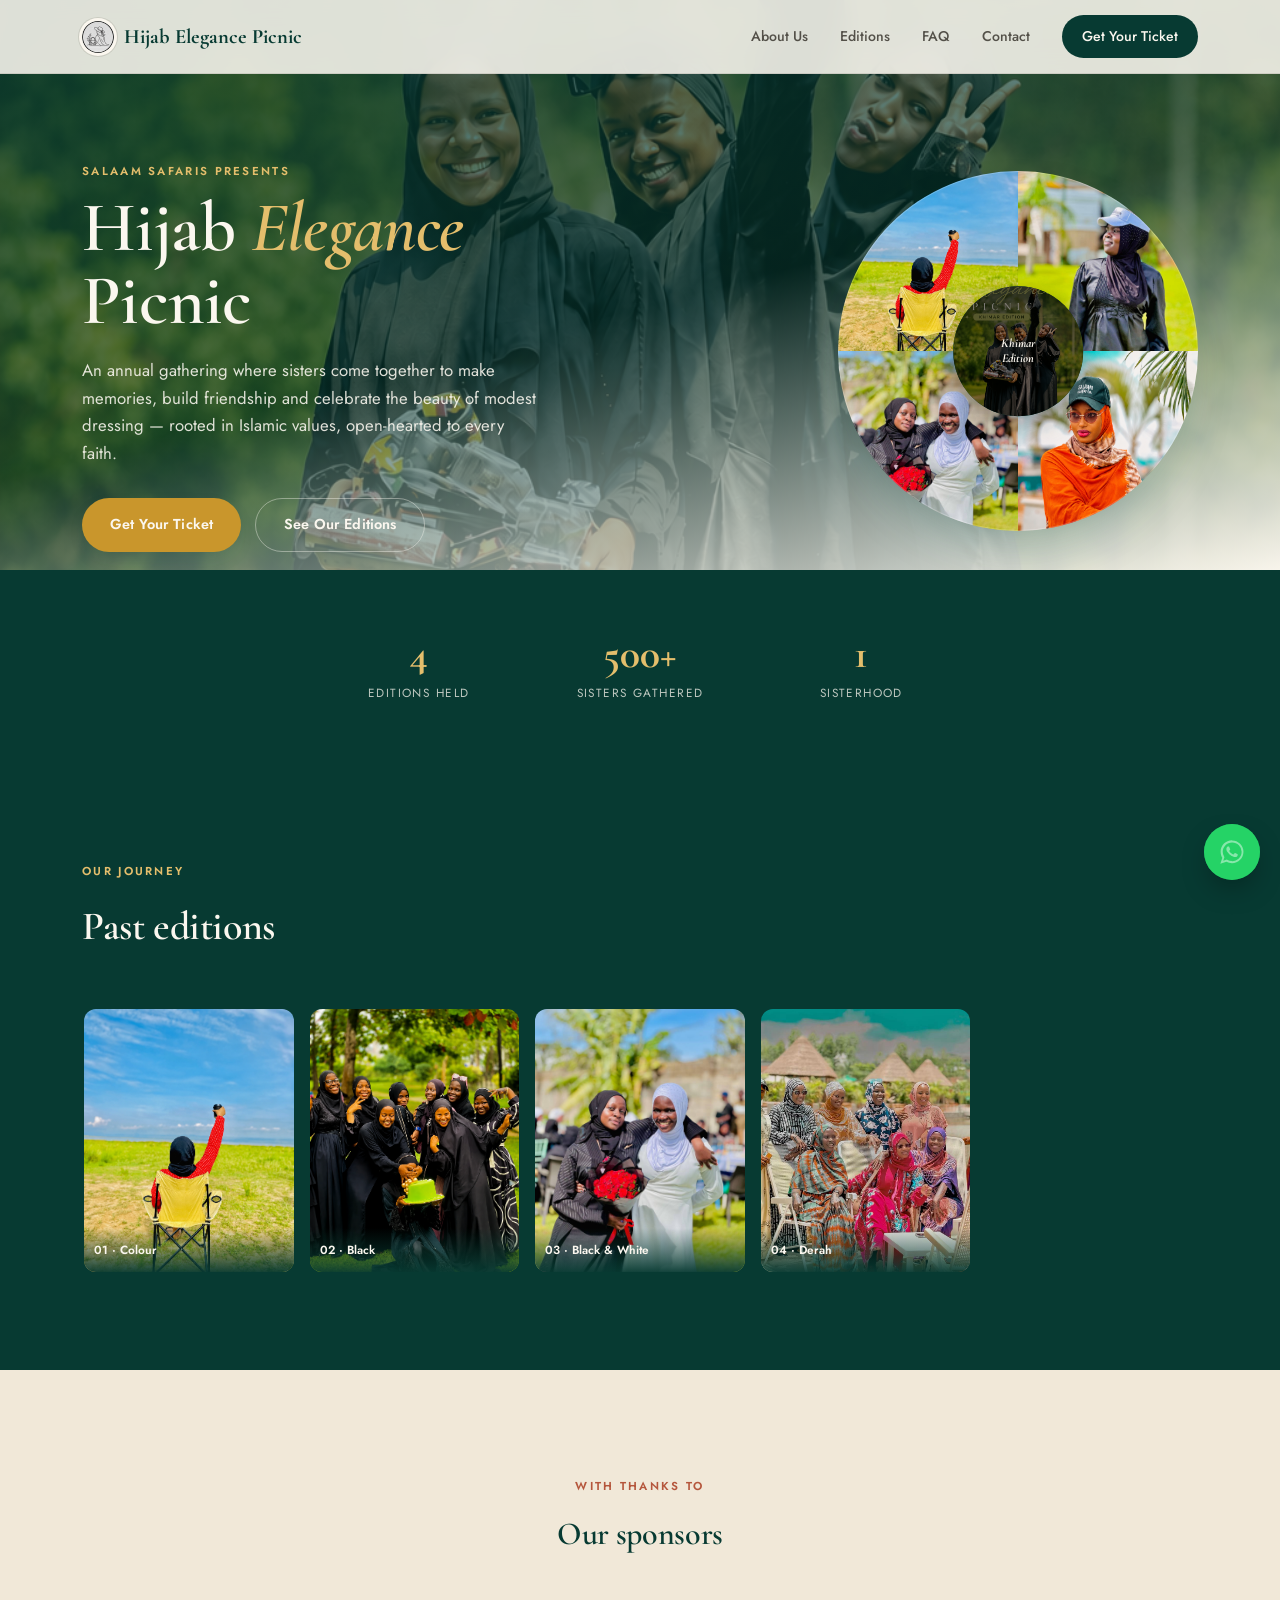
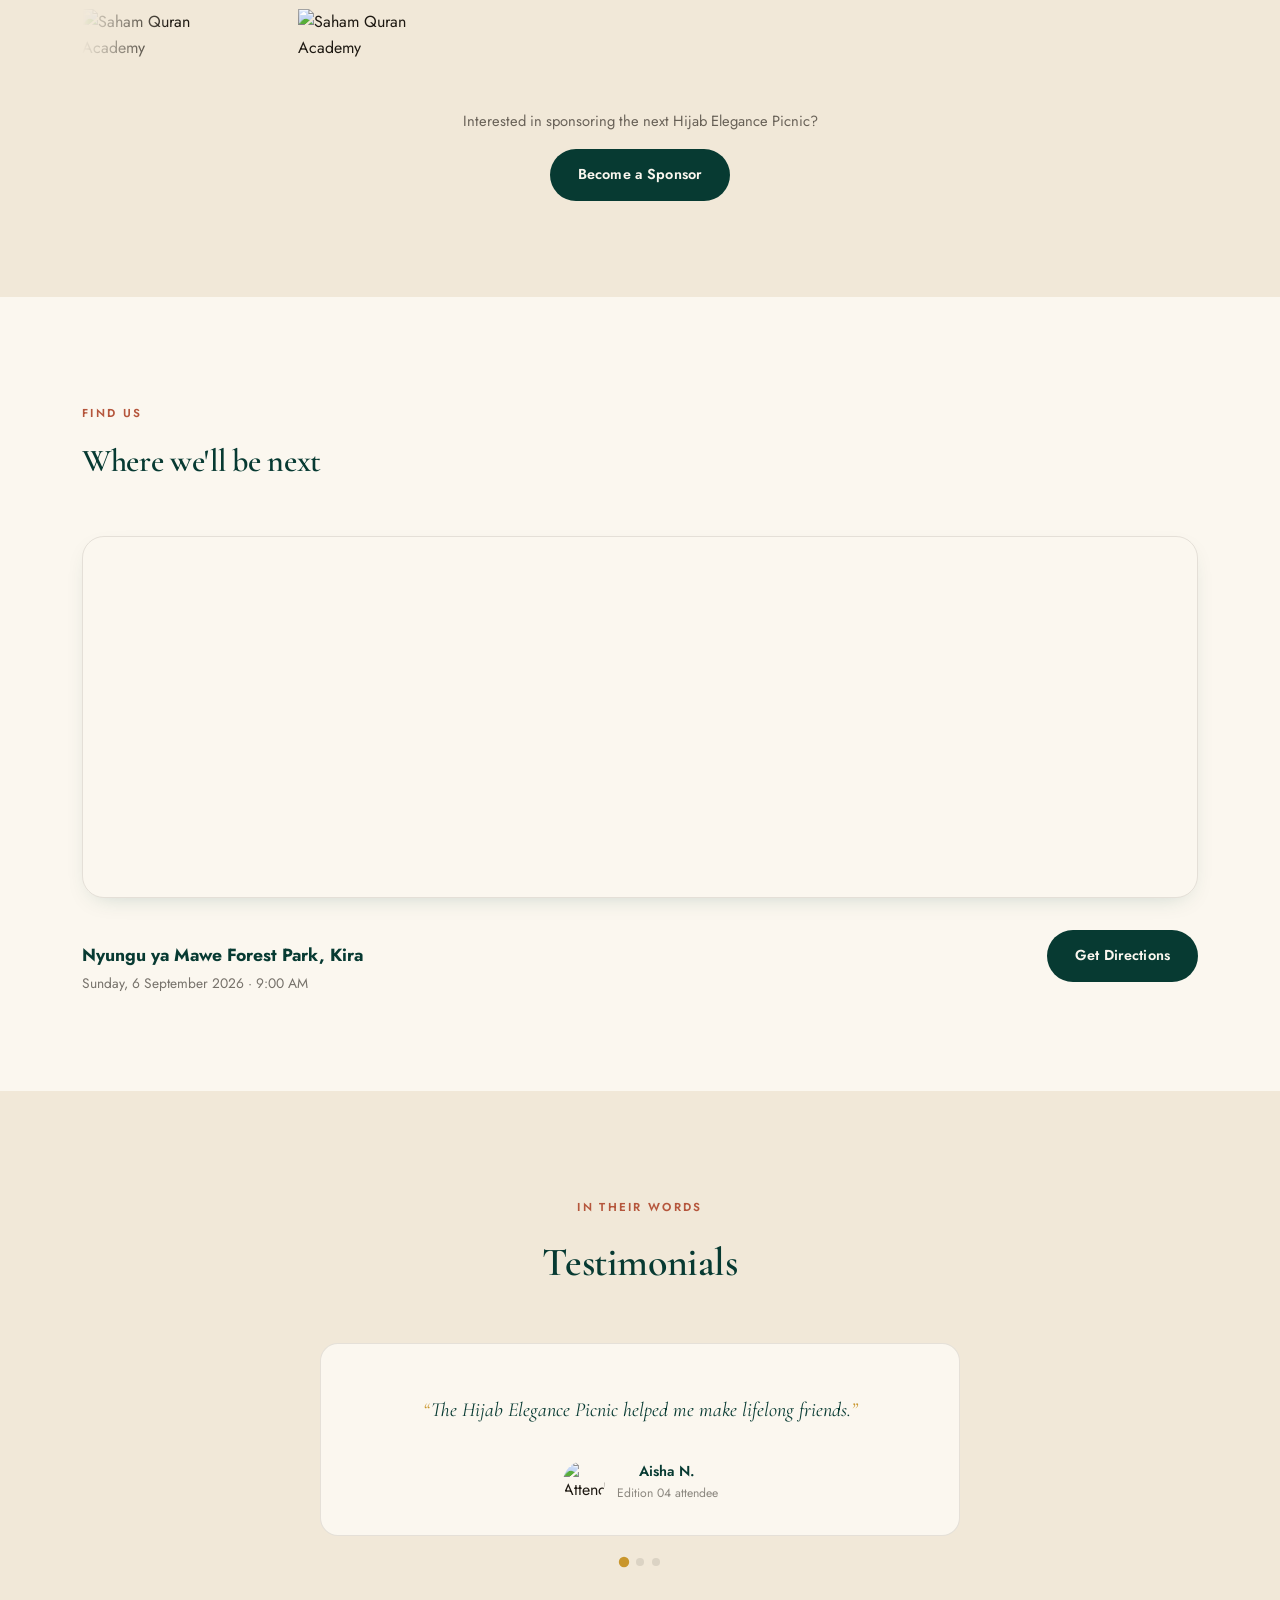
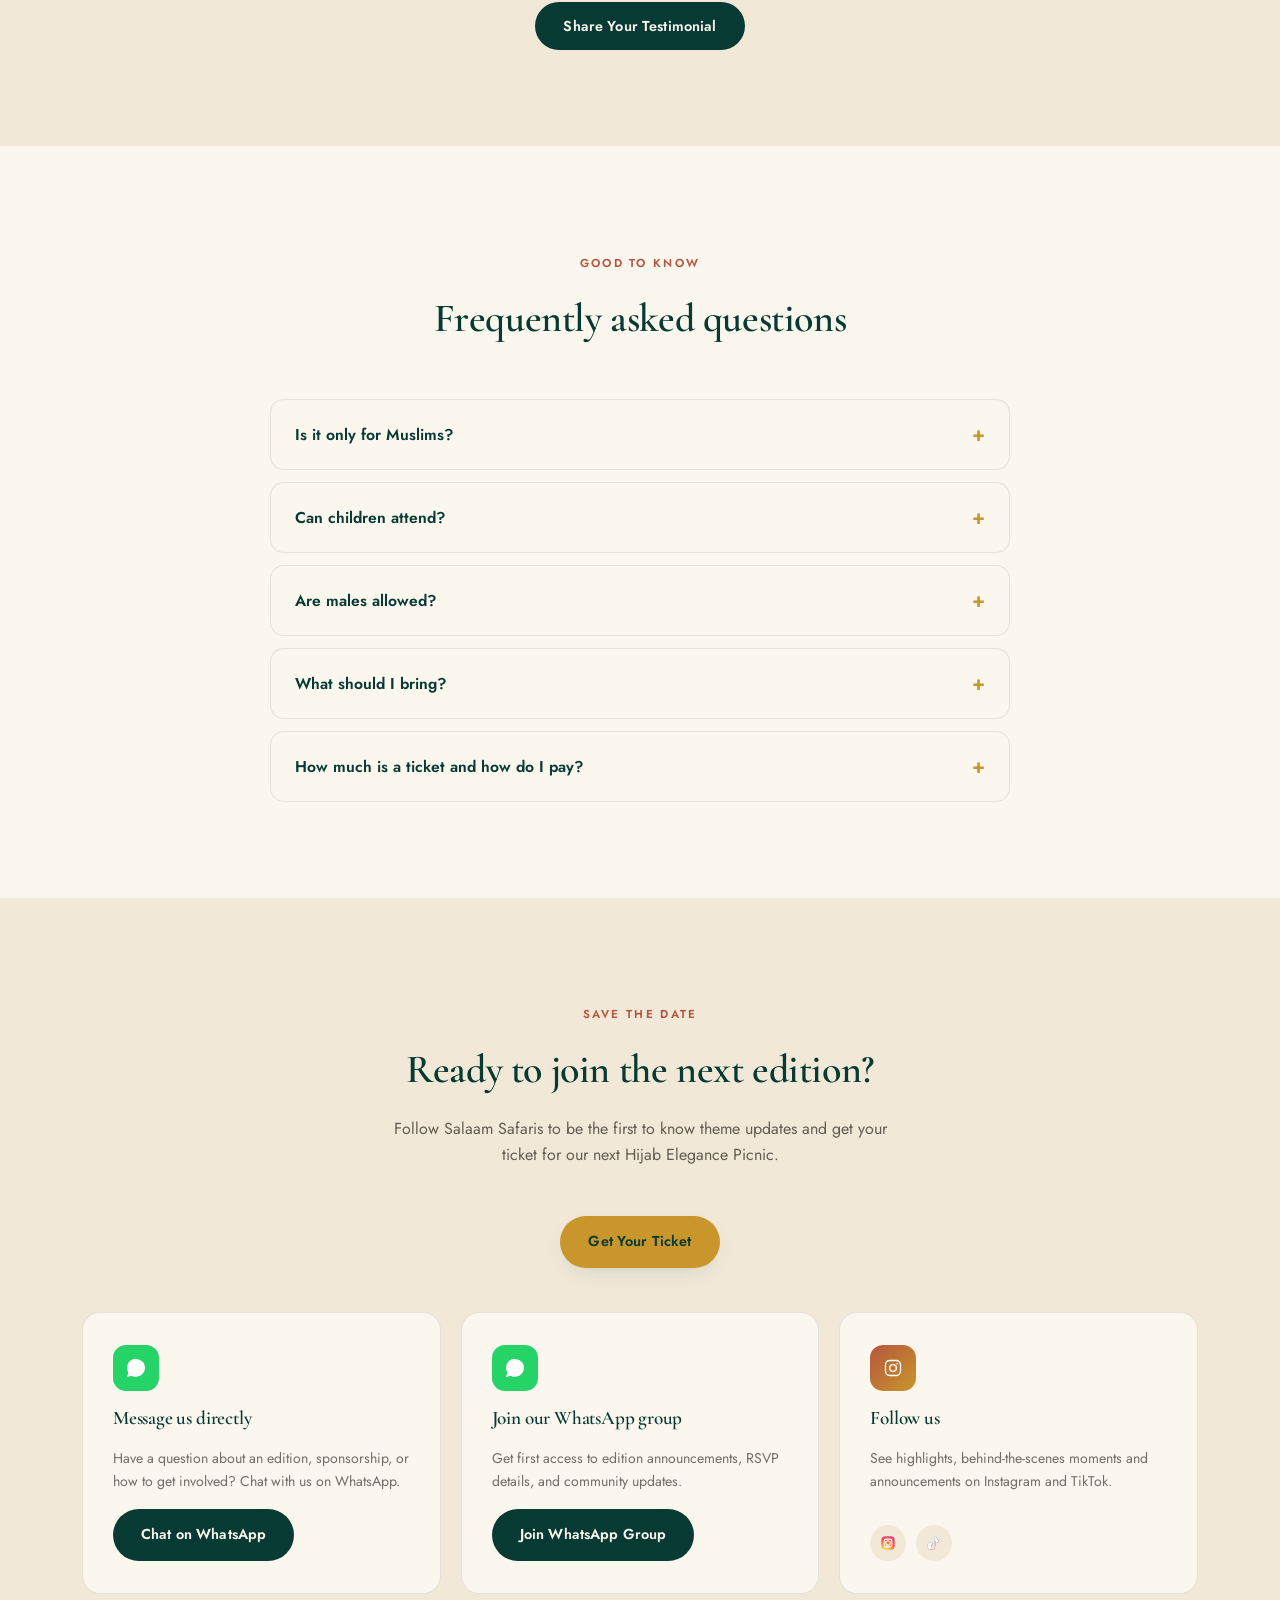
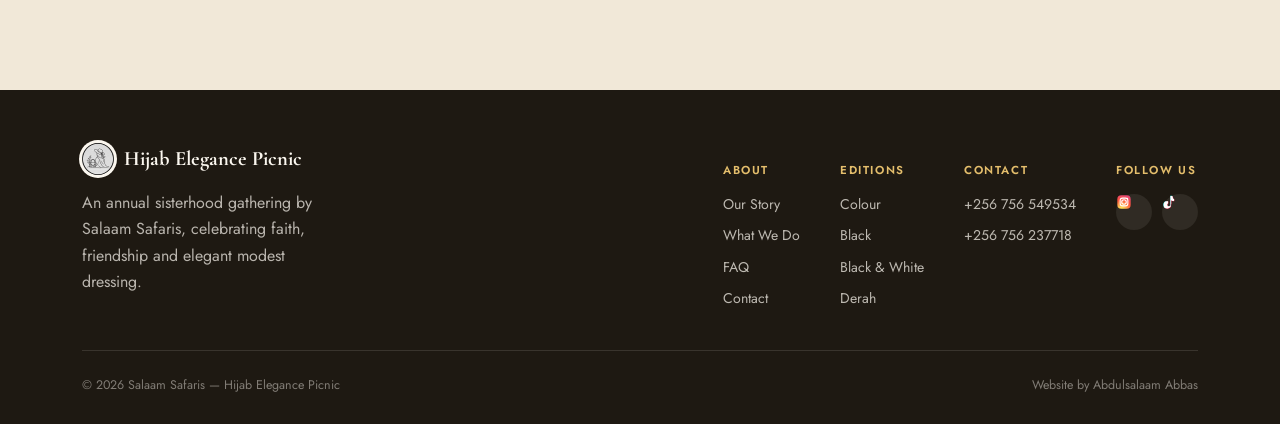
==== commit 2d37a14b: "Add files via upload" ====
--- a/index.html
+++ b/index.html
@@ -26,14 +26,7 @@
       <svg width="24" height="24" viewBox="0 0 24 24" fill="none"><path d="M4 6h16M4 12h16M4 18h16" stroke="currentColor" stroke-width="1.8" stroke-linecap="round"/></svg>
     </button>
     <div class="navlinks" id="navLinks">
-      <div class="has-dropdown">
-        <a href="about.html">About Us <span class="caret"></span></a>
-        <div class="dropdown-menu">
-          <a href="about.html#story">Our Story</a>
-          <a href="about.html#mission">Mission &amp; Vision</a>
-          <a href="about.html#activities">What We Do</a>
-        </div>
-      </div>
+      <a href="about.html">About Us</a>
       <a href="#editions">Editions</a>
       <a href="#faq">FAQ</a>
       <a href="#contact">Contact</a>
@@ -61,7 +54,7 @@
       <div class="quadrant q-black"><img src="hafswa.jpg" alt="Black edition"></div>
       <div class="quadrant q-bw"><img src="bwbw2.jpg" alt="Black and white edition"></div>
       <div class="quadrant q-derah"><img src="ddddd2.jpeg" alt="Derah edition"></div>
-      <div class="drape-center"><img src="upcoming.png" alt="Upcoming edition"><span>Upcoming<br>Edition</span></div>
+      <div class="drape-center"><img src="upcoming.png" alt="Khimar edition"><span>Khimar<br>Edition</span></div>
     </div>
   </div>
 </section>
@@ -70,7 +63,7 @@
   <a href="upcoming.html" style="text-decoration:none;">
     <div class="quickfacts reveal" id="upcomingBanner">
       <div class="qf-item">
-        <div class="qf-label">Next Edition</div>
+        <div class="qf-label">Khimar Edition</div>
         <div class="qf-value" id="badgeCountdown">6 Sept 2026</div>
       </div>
       <div class="qf-item">
@@ -106,44 +99,11 @@
       <p class="eyebrow">Our Journey</p>
       <h2>Past editions</h2>
     </div>
-    <div class="edition-grid">
-
-      <a href="edition-colour.html" class="edition-card reveal">
-        <img src="Nakiah.png" alt="The Colour Picnic" loading="lazy" decoding="async">
-        <div class="edition-card-body">
-          <span class="edition-tag">Edition 01</span>
-          <h3>The Colour Picnic</h3>
-          <p>KCCA Gardens, Kamwokya</p>
-        </div>
-      </a>
-
-      <a href="edition-black.html" class="edition-card reveal">
-        <img src="bbbbb5.jpg" alt="The Black Edition" loading="lazy" decoding="async">
-        <div class="edition-card-body">
-          <span class="edition-tag">Edition 02</span>
-          <h3>The Black Edition</h3>
-          <p>KCCA Gardens, Kamwokya</p>
-        </div>
-      </a>
-
-      <a href="edition-bw.html" class="edition-card reveal">
-        <img src="bwbw2.jpg" alt="The Black and White Edition" loading="lazy" decoding="async">
-        <div class="edition-card-body">
-          <span class="edition-tag">Edition 03</span>
-          <h3>Black &amp; White</h3>
-          <p>Sky Beach Hotel</p>
-        </div>
-      </a>
-
-      <a href="edition-derah.html" class="edition-card reveal">
-        <img src="ddddd4.jpeg" alt="The Derah Edition" loading="lazy" decoding="async">
-        <div class="edition-card-body">
-          <span class="edition-tag">Edition 04</span>
-          <h3>The Derah Edition</h3>
-          <p>Great Habib Resort</p>
-        </div>
-      </a>
-
+    <div class="switch-grid reveal">
+      <a href="edition-colour.html" class="switch-card"><img src="Nakiah.png" alt="The Colour Picnic" loading="lazy" decoding="async"><span class="switch-label">01 · Colour</span></a>
+      <a href="edition-black.html" class="switch-card"><img src="bbbbb5.jpg" alt="The Black Edition" loading="lazy" decoding="async"><span class="switch-label">02 · Black</span></a>
+      <a href="edition-bw.html" class="switch-card"><img src="bwbw2.jpg" alt="The Black and White Edition" loading="lazy" decoding="async"><span class="switch-label">03 · Black &amp; White</span></a>
+      <a href="edition-derah.html" class="switch-card"><img src="ddddd4.jpeg" alt="The Derah Edition" loading="lazy" decoding="async"><span class="switch-label">04 · Derah</span></a>
     </div>
   </div>
 </section>
@@ -152,36 +112,19 @@
   <div class="wrap">
     <div class="section-head center reveal">
       <p class="eyebrow">With Thanks To</p>
-      <h2 style="font-size:2rem;">Our Sponsors</h2>
-    </div>
-
-    <div class="sponsors-grid reveal">
-
-      <!-- Sponsor -->
-      <div class="sponsor-card">
-        <div class="sponsor-logo">
-          <img src="saham_logo.png"
-               alt="Saham Quran Academy Logo"
-               style="width:100%; height:100%; object-fit:contain;">
-        </div>
-        <h4>Saham Quran Academy</h4>
-        <p>Proud supporter of the Hijab Elegance Picnic</p>
-      </div>
-
-      <!-- Become a Sponsor -->
-      <a href="https://wa.me/256756549534?text=Hi%2C%20I%27d%20like%20to%20know%20more%20about%20sponsoring%20the%20Hijab%20Elegance%20Picnic"
-         target="_blank"
-         rel="noopener"
-         class="sponsor-card sponsor-become">
-        <div class="sponsor-logo">
-          <svg width="24" height="24" viewBox="0 0 24 24" fill="none" stroke="var(--gold)" stroke-width="1.8">
-            <path d="M12 5v14M5 12h14" stroke-linecap="round"/>
-          </svg>
-        </div>
-        <h4>Become a Sponsor</h4>
-        <p>Partner with us for our next edition</p>
-      </a>
-
+      <h2 style="font-size:2rem;">Our sponsors</h2>
+    </div>
+    <div class="marquee-wrap reveal">
+      <div class="marquee-track">
+        <!-- Sponsor logo — replace src with the real Saham Quran Academy logo file -->
+        <div class="marquee-logo"><img src="sponsor-saham-quran-academy.png" alt="Saham Quran Academy"></div>
+        <!-- Duplicate set for a seamless loop -->
+        <div class="marquee-logo"><img src="sponsor-saham-quran-academy.png" alt="Saham Quran Academy"></div>
+      </div>
+    </div>
+    <div class="sponsor-cta">
+      <p>Interested in sponsoring the next Hijab Elegance Picnic?</p>
+      <a href="https://wa.me/256756549534?text=Hi%2C%20I%27d%20like%20to%20know%20more%20about%20sponsoring%20the%20Hijab%20Elegance%20Picnic" target="_blank" rel="noopener" class="btn btn-dark">Become a Sponsor</a>
     </div>
   </div>
 </section>
@@ -211,28 +154,33 @@
       <p class="eyebrow">In Their Words</p>
       <h2>Testimonials</h2>
     </div>
-    <div class="testi-grid reveal">
-      <div class="testi-card">
+    <div class="testi-rotator reveal">
+      <div class="testi-slide active">
         <p class="testi-quote">The Hijab Elegance Picnic helped me make lifelong friends.</p>
         <div class="testi-person">
           <div class="testi-avatar"><img src="https://placehold.co/100x100/E7C8C0/1E1912?text=Photo" alt="Attendee" loading="lazy" decoding="async"></div>
           <div><div class="name">Aisha N.</div><div class="role">Edition 04 attendee</div></div>
         </div>
       </div>
-      <div class="testi-card">
+      <div class="testi-slide">
         <p class="testi-quote">It was the best sisters-only event I've ever attended.</p>
         <div class="testi-person">
           <div class="testi-avatar"><img src="https://placehold.co/100x100/C9962C/1E1912?text=Photo" alt="Attendee" loading="lazy" decoding="async"></div>
           <div><div class="name">Halima K.</div><div class="role">Edition 03 attendee</div></div>
         </div>
       </div>
-      <div class="testi-card">
+      <div class="testi-slide">
         <p class="testi-quote">I came for the picnic and left with a whole new circle of sisters.</p>
         <div class="testi-person">
           <div class="testi-avatar"><img src="https://placehold.co/100x100/0B4F45/F6EFE3?text=Photo" alt="Attendee" loading="lazy" decoding="async"></div>
           <div><div class="name">Zainab M.</div><div class="role">Edition 02 attendee</div></div>
         </div>
       </div>
+    </div>
+    <div class="testi-dots reveal">
+      <button class="testi-dot active" aria-label="Testimonial 1"></button>
+      <button class="testi-dot" aria-label="Testimonial 2"></button>
+      <button class="testi-dot" aria-label="Testimonial 3"></button>
     </div>
 
     <div class="testi-add reveal">
@@ -323,10 +271,10 @@
         <p>See highlights, behind-the-scenes moments and announcements on Instagram and TikTok.</p>
         <div class="social-row">
           <a href="https://instagram.com/salaam.safaris" target="_blank" rel="noopener" aria-label="Instagram">
-            <svg viewBox="0 0 24 24" fill="none" stroke="currentColor" stroke-width="1.6"><rect x="3" y="3" width="18" height="18" rx="5"/><circle cx="12" cy="12" r="4"/><circle cx="17.2" cy="6.8" r="1" fill="currentColor" stroke="none"/></svg>
+            <svg viewBox="0 0 24 24" width="18" height="18"><defs><radialGradient id="igGrad" cx="30%" cy="107%" r="150%"><stop offset="0%" stop-color="#FFDD55"/><stop offset="10%" stop-color="#FFDD55"/><stop offset="50%" stop-color="#FF543E"/><stop offset="100%" stop-color="#C837AB"/></radialGradient></defs><rect x="2" y="2" width="20" height="20" rx="6" fill="url(#igGrad)"/><rect x="6.2" y="6.2" width="11.6" height="11.6" rx="3.6" fill="none" stroke="#fff" stroke-width="1.6"/><circle cx="12" cy="12" r="3.4" fill="none" stroke="#fff" stroke-width="1.6"/><circle cx="17.15" cy="6.85" r="1.15" fill="#fff"/></svg>
           </a>
           <a href="https://www.tiktok.com/@salaam.safaris?_r=1&_t=ZS-97uSqAKKhfR" target="_blank" rel="noopener" aria-label="TikTok">
-            <svg viewBox="0 0 24 24" fill="currentColor"><path d="M16.6 5.82s.51.5 0 0A4.278 4.278 0 0 1 15.54 3h-3.09v12.4a2.592 2.592 0 0 1-2.59 2.5c-1.42 0-2.6-1.16-2.6-2.6c0-1.72 1.66-3.01 3.37-2.48V9.66c-3.45-.46-6.47 2.22-6.47 5.64c0 3.33 2.76 5.7 5.69 5.7c3.14 0 5.69-2.55 5.69-5.7V9.01a7.35 7.35 0 0 0 4.3 1.38V7.3s-1.88.09-3.24-1.48Z"/></svg>
+            <svg viewBox="0 0 24 24" width="18" height="18"><path d="M16.75 5.82c-.62-.68-1-1.57-1.06-2.54v-.28h-2.94v13.1c0 1.36-1.1 2.46-2.46 2.46a2.46 2.46 0 0 1-1.16-4.63v-3.02a5.46 5.46 0 0 0-1.3-.16A5.5 5.5 0 1 0 13.4 15.9a5.4 5.4 0 0 0 .35-1.94V9.28a7.9 7.9 0 0 0 4.35 1.31V7.66c-.53 0-1.15-.16-1.35-.28" fill="#25F4EE" transform="translate(-0.4,-0.3)"/><path d="M16.75 5.82c-.62-.68-1-1.57-1.06-2.54v-.28h-2.94v13.1c0 1.36-1.1 2.46-2.46 2.46a2.46 2.46 0 0 1-1.16-4.63v-3.02a5.46 5.46 0 0 0-1.3-.16A5.5 5.5 0 1 0 13.4 15.9a5.4 5.4 0 0 0 .35-1.94V9.28a7.9 7.9 0 0 0 4.35 1.31V7.66c-.53 0-1.15-.16-1.35-.28" fill="#FE2C55" transform="translate(0.4,0.3)"/><path d="M16.75 5.82c-.62-.68-1-1.57-1.06-2.54v-.28h-2.94v13.1c0 1.36-1.1 2.46-2.46 2.46a2.46 2.46 0 0 1-1.16-4.63v-3.02a5.46 5.46 0 0 0-1.3-.16A5.5 5.5 0 1 0 13.4 15.9a5.4 5.4 0 0 0 .35-1.94V9.28a7.9 7.9 0 0 0 4.35 1.31V7.66c-.53 0-1.15-.16-1.35-.28" fill="#fff"/></svg>
           </a>
         </div>
       </div>
@@ -357,13 +305,18 @@
           <a href="edition-derah.html">Derah</a>
         </div>
         <div class="footer-col">
+          <h5>Contact</h5>
+          <a href="tel:+256756549534">+256 756 549534</a>
+          <a href="tel:+256756237718">+256 756 237718</a>
+        </div>
+        <div class="footer-col">
           <h5>Follow Us</h5>
           <div class="social-row">
             <a href="https://instagram.com/salaam.safaris" target="_blank" rel="noopener" aria-label="Instagram">
-              <svg viewBox="0 0 24 24" fill="none" stroke="currentColor" stroke-width="1.6"><rect x="3" y="3" width="18" height="18" rx="5"/><circle cx="12" cy="12" r="4"/><circle cx="17.2" cy="6.8" r="1" fill="currentColor" stroke="none"/></svg>
+              <svg viewBox="0 0 24 24" width="18" height="18"><defs><radialGradient id="igGrad" cx="30%" cy="107%" r="150%"><stop offset="0%" stop-color="#FFDD55"/><stop offset="10%" stop-color="#FFDD55"/><stop offset="50%" stop-color="#FF543E"/><stop offset="100%" stop-color="#C837AB"/></radialGradient></defs><rect x="2" y="2" width="20" height="20" rx="6" fill="url(#igGrad)"/><rect x="6.2" y="6.2" width="11.6" height="11.6" rx="3.6" fill="none" stroke="#fff" stroke-width="1.6"/><circle cx="12" cy="12" r="3.4" fill="none" stroke="#fff" stroke-width="1.6"/><circle cx="17.15" cy="6.85" r="1.15" fill="#fff"/></svg>
             </a>
             <a href="https://www.tiktok.com/@salaam.safaris?_r=1&_t=ZS-97uSqAKKhfR" target="_blank" rel="noopener" aria-label="TikTok">
-              <svg viewBox="0 0 24 24" fill="currentColor"><path d="M16.6 5.82s.51.5 0 0A4.278 4.278 0 0 1 15.54 3h-3.09v12.4a2.592 2.592 0 0 1-2.59 2.5c-1.42 0-2.6-1.16-2.6-2.6c0-1.72 1.66-3.01 3.37-2.48V9.66c-3.45-.46-6.47 2.22-6.47 5.64c0 3.33 2.76 5.7 5.69 5.7c3.14 0 5.69-2.55 5.69-5.7V9.01a7.35 7.35 0 0 0 4.3 1.38V7.3s-1.88.09-3.24-1.48Z"/></svg>
+              <svg viewBox="0 0 24 24" width="18" height="18"><path d="M16.75 5.82c-.62-.68-1-1.57-1.06-2.54v-.28h-2.94v13.1c0 1.36-1.1 2.46-2.46 2.46a2.46 2.46 0 0 1-1.16-4.63v-3.02a5.46 5.46 0 0 0-1.3-.16A5.5 5.5 0 1 0 13.4 15.9a5.4 5.4 0 0 0 .35-1.94V9.28a7.9 7.9 0 0 0 4.35 1.31V7.66c-.53 0-1.15-.16-1.35-.28" fill="#25F4EE" transform="translate(-0.4,-0.3)"/><path d="M16.75 5.82c-.62-.68-1-1.57-1.06-2.54v-.28h-2.94v13.1c0 1.36-1.1 2.46-2.46 2.46a2.46 2.46 0 0 1-1.16-4.63v-3.02a5.46 5.46 0 0 0-1.3-.16A5.5 5.5 0 1 0 13.4 15.9a5.4 5.4 0 0 0 .35-1.94V9.28a7.9 7.9 0 0 0 4.35 1.31V7.66c-.53 0-1.15-.16-1.35-.28" fill="#FE2C55" transform="translate(0.4,0.3)"/><path d="M16.75 5.82c-.62-.68-1-1.57-1.06-2.54v-.28h-2.94v13.1c0 1.36-1.1 2.46-2.46 2.46a2.46 2.46 0 0 1-1.16-4.63v-3.02a5.46 5.46 0 0 0-1.3-.16A5.5 5.5 0 1 0 13.4 15.9a5.4 5.4 0 0 0 .35-1.94V9.28a7.9 7.9 0 0 0 4.35 1.31V7.66c-.53 0-1.15-.16-1.35-.28" fill="#fff"/></svg>
             </a>
           </div>
         </div>
@@ -371,7 +324,7 @@
     </div>
     <div class="footer-bottom">
       <span>© 2026 Salaam Safaris — Hijab Elegance Picnic</span>
-      <span>Proudly supported by Saham Quran Academy</span>
+      <span>Website by Abdulsalaam Abbas</span>
     </div>
   </div>
 </footer>
--- a/style.css
+++ b/style.css
@@ -196,6 +196,29 @@
 .edition-card-body h3{font-family:'Cormorant Garamond',serif;font-size:1.25rem;color:var(--sand);margin-bottom:4px;}
 .edition-card-body p{margin:0;font-size:0.76rem;color:rgba(251,247,239,0.8);}
 
+/* ---------- SPONSORS MARQUEE ---------- */
+.marquee-wrap{overflow:hidden;position:relative;-webkit-mask-image:linear-gradient(90deg, transparent, #000 8%, #000 92%, transparent);mask-image:linear-gradient(90deg, transparent, #000 8%, #000 92%, transparent);}
+.marquee-track{display:flex;gap:56px;width:max-content;animation:marqueeScroll 22s linear infinite;}
+.marquee-wrap:hover .marquee-track{animation-play-state:paused;}
+@keyframes marqueeScroll{from{transform:translateX(0);}to{transform:translateX(-50%);}}
+.marquee-logo{height:64px;display:flex;align-items:center;justify-content:center;flex-shrink:0;}
+.marquee-logo img{height:100%;width:auto;max-width:160px;object-fit:contain;}
+.sponsor-cta{text-align:center;margin-top:36px;}
+.sponsor-cta p{margin:0 0 16px;color:rgba(30,25,18,0.65);font-size:0.92rem;}
+
+/* ---------- TESTIMONIAL ROTATOR ---------- */
+.testi-rotator{max-width:640px;margin:0 auto;position:relative;min-height:180px;}
+.testi-slide{
+  background:var(--sand);border:1px solid var(--line);border-radius:18px;padding:32px 34px;
+  display:flex;flex-direction:column;gap:16px;text-align:center;align-items:center;
+  position:absolute;inset:0;opacity:0;transition:opacity .6s ease;
+}
+.testi-slide.active{position:relative;opacity:1;}
+.testi-rotator .testi-quote{font-size:1.25rem;}
+.testi-dots{display:flex;justify-content:center;gap:8px;margin-top:22px;}
+.testi-dot{width:8px;height:8px;border-radius:50%;background:var(--line);border:none;cursor:pointer;padding:0;transition:background .25s ease, transform .25s ease;}
+.testi-dot.active{background:var(--gold);transform:scale(1.3);}
+
 /* ---------- SPONSORS ---------- */
 .sponsors-grid{display:flex;flex-wrap:wrap;gap:20px;justify-content:center;}
 .sponsor-card{background:var(--sand);border:1px solid var(--line);border-radius:18px;padding:28px 34px;display:flex;flex-direction:column;align-items:center;gap:12px;min-width:210px;text-align:center;transition:transform .3s ease, box-shadow .3s ease;}
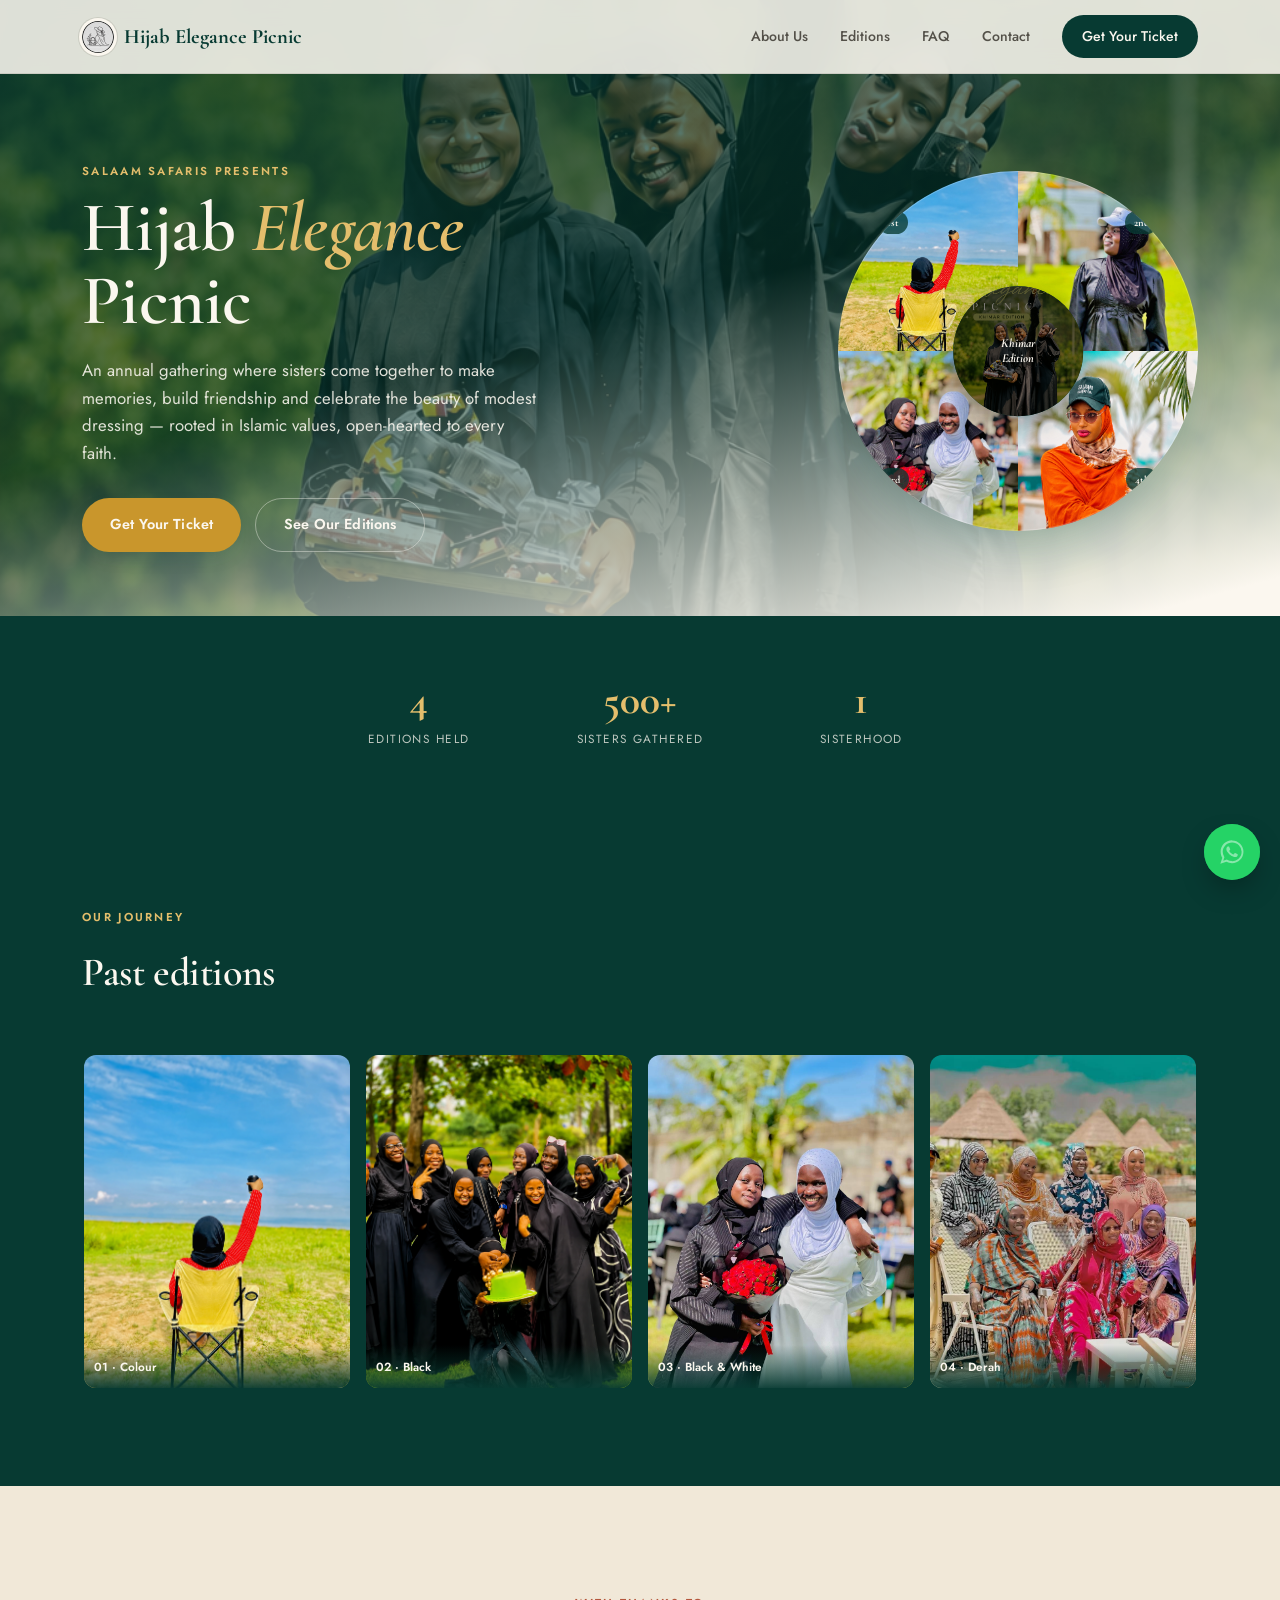
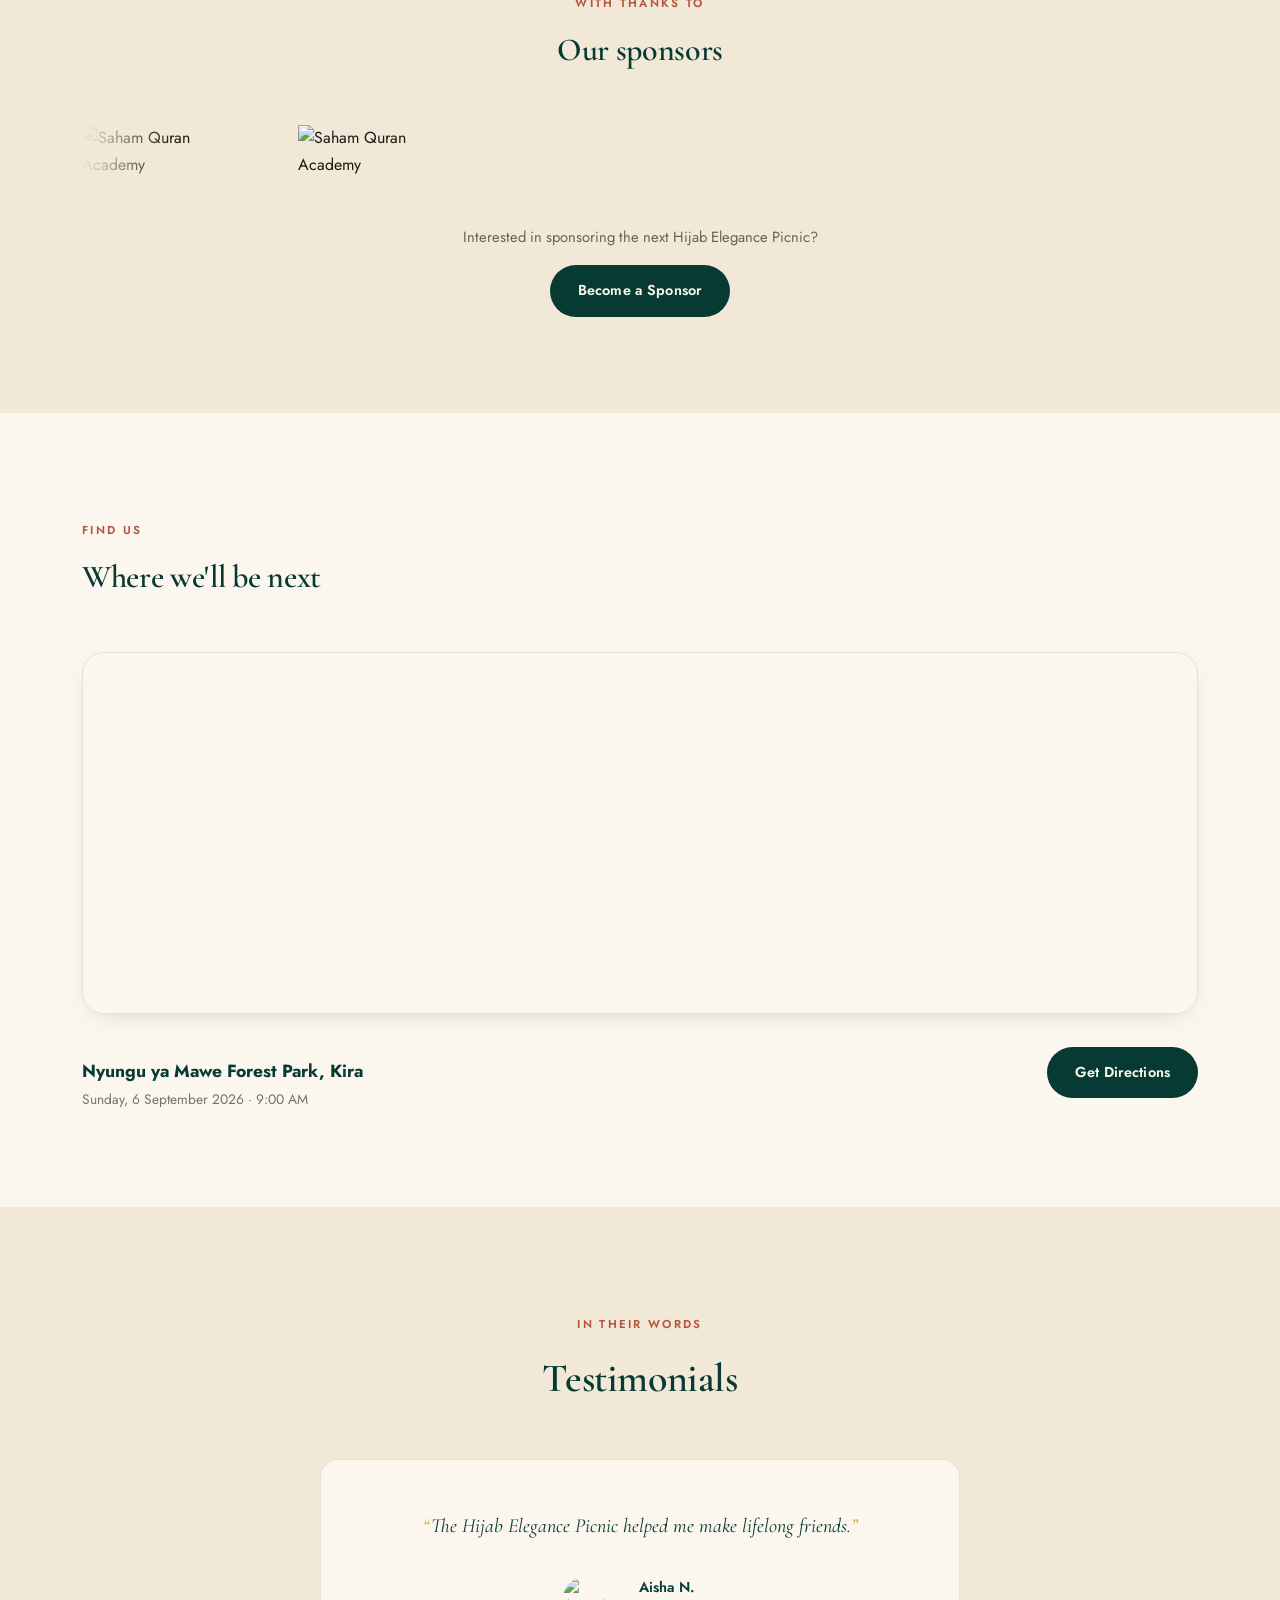
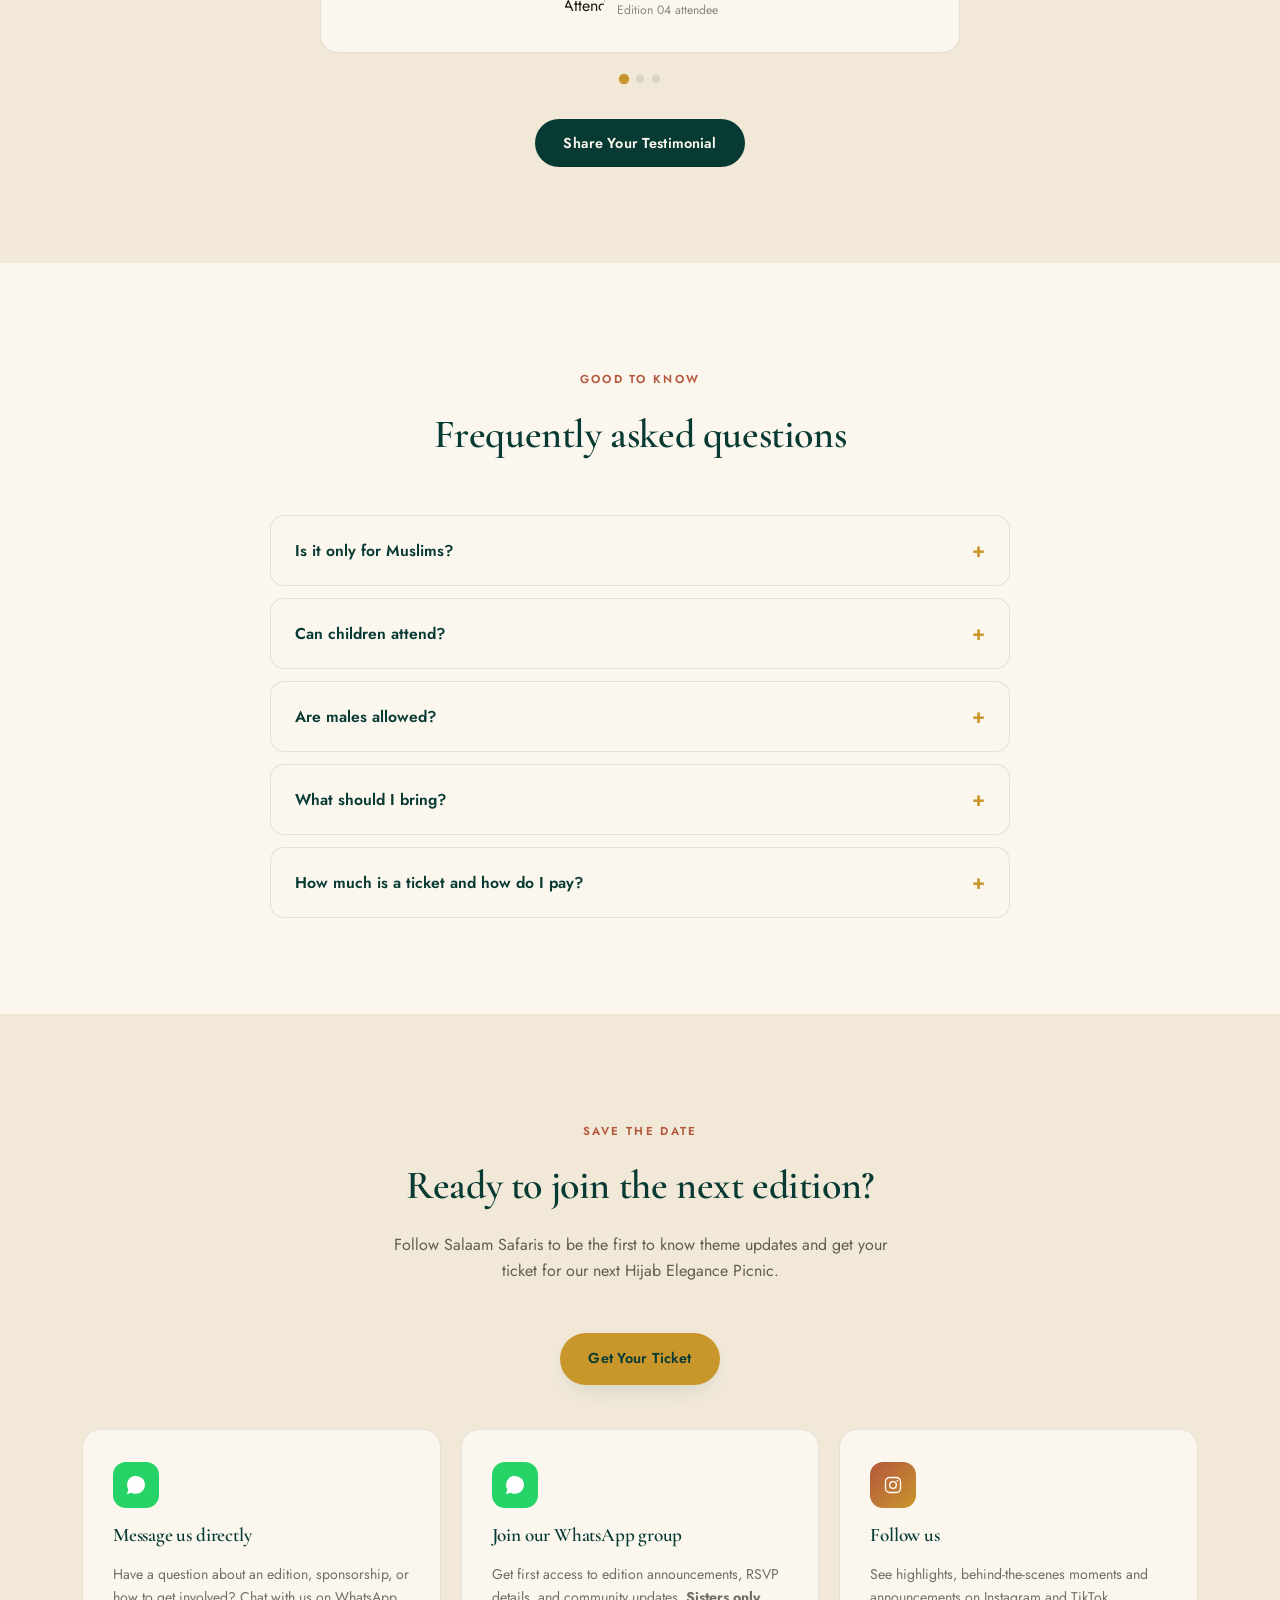
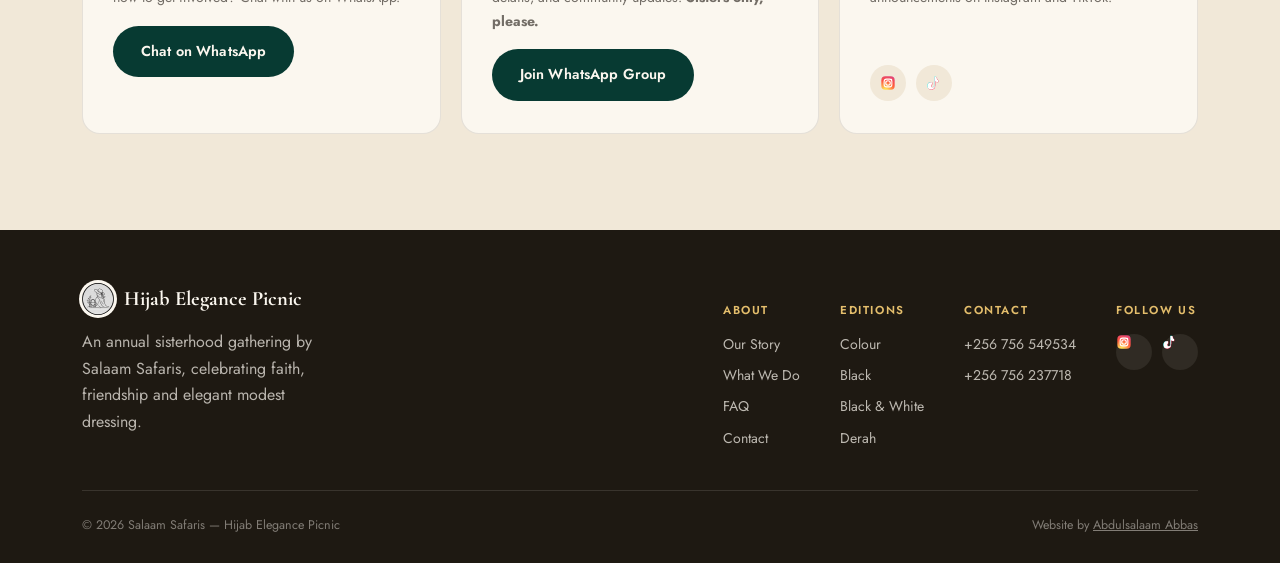
==== commit fa3c2da4: "Add files via upload" ====
--- a/index.html
+++ b/index.html
@@ -8,10 +8,12 @@
 <link rel="apple-touch-icon" href="logo.jpeg">
 <meta property="og:title" content="Hijab Elegance Picnic — Salaam Safaris">
 <meta property="og:description" content="An annual sisterhood gathering by Salaam Safaris, celebrating faith, friendship and elegant modest dressing.">
-<meta property="og:image" content="logo.jpeg">
+<meta property="og:image" content="https://hijabelegancepicnic.org/logo.jpeg">
+<meta property="og:url" content="https://hijabelegancepicnic.org/">
+<link rel="canonical" href="https://hijabelegancepicnic.org/">
 <meta property="og:type" content="website">
 <meta name="twitter:card" content="summary_large_image">
-<meta name="twitter:image" content="logo.jpeg">
+<meta name="twitter:image" content="https://hijabelegancepicnic.org/logo.jpeg">
 <link rel="stylesheet" href="style.css">
 </head>
 <body>
@@ -50,38 +52,58 @@
       </div>
     </div>
     <div class="drape reveal">
-      <div class="quadrant q-color"><img src="Nakiah.png" alt="Colour edition"></div>
-      <div class="quadrant q-black"><img src="hafswa.jpg" alt="Black edition"></div>
-      <div class="quadrant q-bw"><img src="bwbw2.jpg" alt="Black and white edition"></div>
-      <div class="quadrant q-derah"><img src="ddddd2.jpeg" alt="Derah edition"></div>
+      <div class="quadrant q-color"><span class="drape-num">1st</span><img src="Nakiah.png" alt="Colour edition"></div>
+      <div class="quadrant q-black"><span class="drape-num">2nd</span><img src="hafswa.jpg" alt="Black edition"></div>
+      <div class="quadrant q-bw"><span class="drape-num">3rd</span><img src="bwbw2.jpg" alt="Black and white edition"></div>
+      <div class="quadrant q-derah"><span class="drape-num">4th</span><img src="ddddd2.jpeg" alt="Derah edition"></div>
       <div class="drape-center"><img src="upcoming.png" alt="Khimar edition"><span>Khimar<br>Edition</span></div>
     </div>
   </div>
 </section>
 
-<div class="wrap quickfacts-wrap">
-  <a href="upcoming.html" style="text-decoration:none;">
-    <div class="quickfacts reveal" id="upcomingBanner">
-      <div class="qf-item">
-        <div class="qf-label">Khimar Edition</div>
-        <div class="qf-value" id="badgeCountdown">6 Sept 2026</div>
-      </div>
-      <div class="qf-item">
-        <div class="qf-label">Venue</div>
-        <div class="qf-value" style="font-size:1rem;">Nyungu ya Mawe, Kira</div>
-      </div>
-      <div class="qf-item">
-        <div class="qf-label">Entry Fee</div>
-        <div class="qf-value">UGX 80,000</div>
-      </div>
-      <div class="qf-item qf-cta">
-        <a href="upcoming.html">Get Your Ticket
-          <svg width="14" height="14" viewBox="0 0 24 24" fill="none"><path d="M5 12h14M13 6l6 6-6 6" stroke="currentColor" stroke-width="2" stroke-linecap="round" stroke-linejoin="round"/></svg>
-        </a>
-      </div>
-    </div>
-  </a>
-</div>
+<section class="khimar-spotlight section-pad" id="khimar" data-hide-after-event="true">
+  <div class="wrap khimar-inner">
+    <span class="khimar-badge"><span class="dot"></span>Now Booking · Edition 05</span>
+    <h2>The Khimar Edition</h2>
+    <p class="lede">Our next Hijab Elegance Picnic is here — dressed entirely in Khimar. Sunday, 6 September 2026 at Nyungu ya Mawe Forest Park, Kira.</p>
+
+    <div class="khimar-meta-row">
+      <span>📅 Sunday, 6 September 2026 · 9:00 AM</span>
+      <span>📍 Nyungu ya Mawe Forest Park, Kira</span>
+      <span>🚌 Pickup: Arena Mall, Nsambya · 9:00 AM</span>
+    </div>
+
+    <div class="price-card">
+      <div class="price-urgent">
+        <svg width="15" height="15" viewBox="0 0 24 24" fill="none" stroke="currentColor" stroke-width="2"><path d="M13 2L3 14h9l-1 8 10-12h-9l1-8z"/></svg>
+        Be among the first 10 to book and save UGX 20,000
+      </div>
+      <div class="price-row">
+        <span class="price-old">UGX 80,000</span>
+        <span class="price-new">UGX 60,000</span>
+        <span class="price-save">Save 20K</span>
+      </div>
+      <p class="price-note">First 10 tickets only — price returns to UGX 80,000 after that.</p>
+    </div>
+
+    <div class="khimar-ctas" style="margin-top:28px;">
+      <a href="upcoming.html" class="btn btn-primary">Get Your Ticket Now</a>
+      <a href="upcoming.html#tickets" class="btn btn-ghost" style="color:var(--sand);border-color:rgba(251,247,239,0.4);">See What's Included</a>
+    </div>
+
+    <div class="countdown-wrap reveal khimar-countdown" id="countdownWrap">
+      <p class="countdown-label">Counting down to</p>
+      <h3 class="countdown-title">The Khimar Edition</h3>
+      <div class="countdown-grid">
+        <div class="countdown-unit"><div class="countdown-num" id="cdDays">–</div><div class="countdown-unit-label">Days</div></div>
+        <div class="countdown-unit"><div class="countdown-num" id="cdHours">–</div><div class="countdown-unit-label">Hours</div></div>
+        <div class="countdown-unit"><div class="countdown-num" id="cdMinutes">–</div><div class="countdown-unit-label">Minutes</div></div>
+        <div class="countdown-unit"><div class="countdown-num" id="cdSeconds">–</div><div class="countdown-unit-label">Seconds</div></div>
+      </div>
+      <p class="countdown-today">It's picnic day! See you at Nyungu ya Mawe Forest Park, Kira 🌿</p>
+    </div>
+  </div>
+</section>
 
 <section class="stats-strip section-pad" style="padding-top:64px;">
   <div class="wrap">
@@ -260,7 +282,7 @@
           <svg width="22" height="22" viewBox="0 0 32 32" fill="#fff"><path d="M16.04 2.67C8.84 2.67 3 8.5 3 15.7c0 2.53.7 4.9 1.93 6.93L2.67 29.33l6.9-2.2a13 13 0 0 0 6.47 1.7h.01c7.2 0 13.04-5.83 13.04-13.03 0-3.48-1.36-6.75-3.82-9.21a12.95 12.95 0 0 0-9.23-3.82z"/></svg>
         </div>
         <h3>Join our WhatsApp group</h3>
-        <p>Get first access to edition announcements, RSVP details, and community updates.</p>
+        <p>Get first access to edition announcements, RSVP details, and community updates. <strong>Sisters only, please.</strong></p>
         <a href="https://chat.whatsapp.com/ISmhewDWTvZDfrfrk0DAJQ?mode=gi_t" target="_blank" rel="noopener" class="btn btn-dark">Join WhatsApp Group</a>
       </div>
       <div class="contact-card">
@@ -324,7 +346,7 @@
     </div>
     <div class="footer-bottom">
       <span>© 2026 Salaam Safaris — Hijab Elegance Picnic</span>
-      <span>Website by Abdulsalaam Abbas</span>
+      <span>Website by <a href="portfolio.html" style="color:inherit;text-decoration:underline;">Abdulsalaam Abbas</a></span>
     </div>
   </div>
 </footer>
--- a/style.css
+++ b/style.css
@@ -121,13 +121,14 @@
 .quickfacts-wrap{position:relative;z-index:5;margin-top:-46px;}
 .quickfacts{background:var(--sand);border-radius:20px;box-shadow:var(--shadow);display:grid;grid-template-columns:repeat(4,1fr);overflow:hidden;}
 @media (max-width:820px){.quickfacts{grid-template-columns:repeat(2,1fr);}}
-.qf-item{padding:22px 20px;border-right:1px solid var(--line);text-align:center;}
+.qf-item{padding:20px 14px;border-right:1px solid var(--line);text-align:center;}
 .qf-item:last-child{border-right:none;}
 @media (max-width:820px){.qf-item:nth-child(2){border-right:none;}.qf-item:nth-child(odd){border-right:1px solid var(--line);}.qf-item{border-bottom:1px solid var(--line);}.qf-item:nth-last-child(-n+2){border-bottom:none;}}
-.qf-label{font-size:0.65rem;letter-spacing:0.14em;text-transform:uppercase;color:var(--henna);font-weight:600;margin-bottom:6px;}
-.qf-value{font-family:'Cormorant Garamond',serif;font-weight:700;font-size:1.15rem;color:var(--emerald-deep);}
+.qf-label{font-size:0.62rem;letter-spacing:0.12em;text-transform:uppercase;color:var(--henna);font-weight:600;margin-bottom:6px;}
+.qf-value{font-family:'Cormorant Garamond',serif;font-weight:700;font-size:1.1rem;color:var(--emerald-deep);word-break:break-word;}
+@media (max-width:420px){.qf-value{font-size:0.95rem;}.qf-item{padding:16px 10px;}}
 .qf-item.qf-cta{background:var(--emerald-deep);display:flex;align-items:center;justify-content:center;}
-.qf-item.qf-cta a{color:var(--sand);font-weight:600;font-size:0.88rem;display:flex;align-items:center;gap:6px;}
+.qf-item.qf-cta a{color:var(--sand);font-weight:600;font-size:0.86rem;display:flex;align-items:center;gap:6px;}
 
 /* ---------- STATS STRIP ---------- */
 .stats-strip{background:var(--emerald-deep);padding:52px 0;}
@@ -367,13 +368,81 @@
 .gallery-grid a:hover img{transform:scale(1.08);}
 
 .edition-switch{padding:0 0 88px;}
-.switch-grid{display:grid;grid-template-columns:repeat(5,1fr);gap:12px;}
-@media (max-width:820px){.switch-grid{grid-template-columns:repeat(3,1fr);}}
-@media (max-width:520px){.switch-grid{grid-template-columns:repeat(2,1fr);}}
+.switch-grid{display:grid;grid-template-columns:repeat(2,1fr);gap:12px;}
+@media (min-width:560px){.switch-grid{grid-template-columns:repeat(4,1fr);}}
 .switch-card{border-radius:14px;overflow:hidden;position:relative;aspect-ratio:4/5;border:2px solid transparent;}
 .switch-card img{width:100%;height:100%;object-fit:cover;}
 .switch-card .switch-label{position:absolute;bottom:0;left:0;right:0;padding:12px 10px;background:linear-gradient(0deg, rgba(7,58,50,0.94), transparent);color:var(--sand);font-size:0.74rem;font-weight:600;}
 .switch-card.current{border-color:var(--gold);}
+
+.drape-num{
+  position:absolute;z-index:3;
+  background:rgba(7,58,50,0.78);color:var(--sand);
+  font-family:'Cormorant Garamond',serif;font-weight:700;font-size:0.66rem;
+  padding:3px 9px;border-radius:999px;letter-spacing:0.02em;
+}
+.q-color .drape-num{top:22%;left:22%;}
+.q-black .drape-num{top:22%;right:22%;}
+.q-bw .drape-num{bottom:22%;left:22%;}
+.q-derah .drape-num{bottom:22%;right:22%;}
+
+/* ---------- KHIMAR SPOTLIGHT ---------- */
+.khimar-spotlight{background:linear-gradient(150deg, var(--emerald-deep) 0%, var(--emerald) 100%);position:relative;overflow:hidden;}
+.khimar-spotlight::before{content:"";position:absolute;inset:0;background:radial-gradient(circle at 85% 20%, rgba(228,190,108,0.14), transparent 55%);}
+.khimar-inner{position:relative;z-index:1;}
+.khimar-badge{
+  display:inline-flex;align-items:center;gap:8px;background:rgba(251,247,239,0.12);
+  border:1px solid rgba(251,247,239,0.25);color:var(--gold-light);
+  font-size:0.72rem;letter-spacing:0.14em;text-transform:uppercase;font-weight:600;
+  padding:7px 16px;border-radius:999px;margin-bottom:18px;
+}
+.khimar-badge .dot{width:7px;height:7px;border-radius:50%;background:#4ADE80;animation:blink 1.6s ease-in-out infinite;}
+@keyframes blink{0%,100%{opacity:1;}50%{opacity:0.3;}}
+.khimar-spotlight h2{color:var(--sand);font-size:clamp(2rem,4.6vw,3rem);margin-bottom:14px;}
+.khimar-spotlight p.lede{color:rgba(251,247,239,0.82);max-width:520px;font-size:1.02rem;margin-bottom:26px;}
+.khimar-meta-row{display:flex;flex-wrap:wrap;gap:22px;margin-bottom:30px;}
+.khimar-meta-row span{display:flex;align-items:center;gap:8px;color:rgba(251,247,239,0.92);font-size:0.92rem;font-weight:500;}
+.khimar-ctas{display:flex;gap:14px;flex-wrap:wrap;margin-bottom:36px;}
+
+.price-card{
+  background:rgba(251,247,239,0.06);border:1px solid rgba(251,247,239,0.18);
+  border-radius:18px;padding:24px 26px;max-width:420px;
+}
+.price-urgent{
+  display:flex;align-items:center;gap:8px;color:var(--gold-light);
+  font-size:0.8rem;font-weight:600;margin-bottom:12px;
+}
+.price-row{display:flex;align-items:baseline;gap:12px;flex-wrap:wrap;}
+.price-old{font-family:'Cormorant Garamond',serif;font-size:1.3rem;color:rgba(251,247,239,0.5);text-decoration:line-through;}
+.price-new{font-family:'Cormorant Garamond',serif;font-weight:700;font-size:2.4rem;color:var(--sand);}
+.price-save{background:var(--gold);color:var(--emerald-deep);font-size:0.72rem;font-weight:700;padding:3px 10px;border-radius:999px;}
+.price-note{margin-top:10px;font-size:0.82rem;color:rgba(251,247,239,0.68);}
+@media (max-width:480px){.price-new{font-size:1.9rem;}}
+
+.khimar-countdown{margin-top:36px;}
+.khimar-spotlight .countdown-wrap{background:rgba(251,247,239,0.07);border:1px solid rgba(251,247,239,0.18);}
+
+/* ---------- PORTFOLIO / DEVELOPER LANDING PAGE ---------- */
+.dev-hero{padding:150px 0 80px;text-align:center;background:linear-gradient(180deg, var(--emerald-pale), var(--sand) 70%);}
+.dev-hero .eyebrow{justify-content:center;display:flex;}
+.dev-hero h1{font-size:clamp(2.3rem,5vw,3.6rem);margin-top:12px;}
+.dev-hero p{max-width:560px;margin:18px auto 0;color:rgba(30,25,18,0.7);font-size:1.05rem;}
+.dev-hero-ctas{margin-top:30px;display:flex;gap:14px;justify-content:center;flex-wrap:wrap;}
+.dev-preview{
+  max-width:920px;margin:56px auto 0;border-radius:20px;overflow:hidden;
+  box-shadow:var(--shadow);border:8px solid var(--sand);
+}
+.dev-preview img{width:100%;display:block;}
+.dev-features{display:grid;grid-template-columns:repeat(3,1fr);gap:22px;}
+@media (max-width:820px){.dev-features{grid-template-columns:repeat(2,1fr);}}
+@media (max-width:560px){.dev-features{grid-template-columns:1fr;}}
+.dev-feature{background:var(--sand);border:1px solid var(--line);border-radius:18px;padding:26px 24px;}
+.dev-feature .dev-icon{width:42px;height:42px;border-radius:12px;background:var(--emerald-deep);color:var(--sand);display:flex;align-items:center;justify-content:center;margin-bottom:16px;}
+.dev-feature h3{font-size:1.02rem;color:var(--emerald-deep);margin-bottom:6px;}
+.dev-feature p{margin:0;font-size:0.86rem;color:rgba(30,25,18,0.62);}
+.dev-cta{text-align:center;background:var(--emerald-deep);border-radius:var(--radius);padding:52px 30px;}
+.dev-cta h2{color:var(--sand);font-size:clamp(1.8rem,4vw,2.4rem);margin-bottom:14px;}
+.dev-cta p{color:rgba(251,247,239,0.8);max-width:480px;margin:0 auto 26px;}
 
 /* ---------- FOOTER ---------- */
 footer{background:var(--ink);color:rgba(251,247,239,0.7);padding:52px 0 28px;}
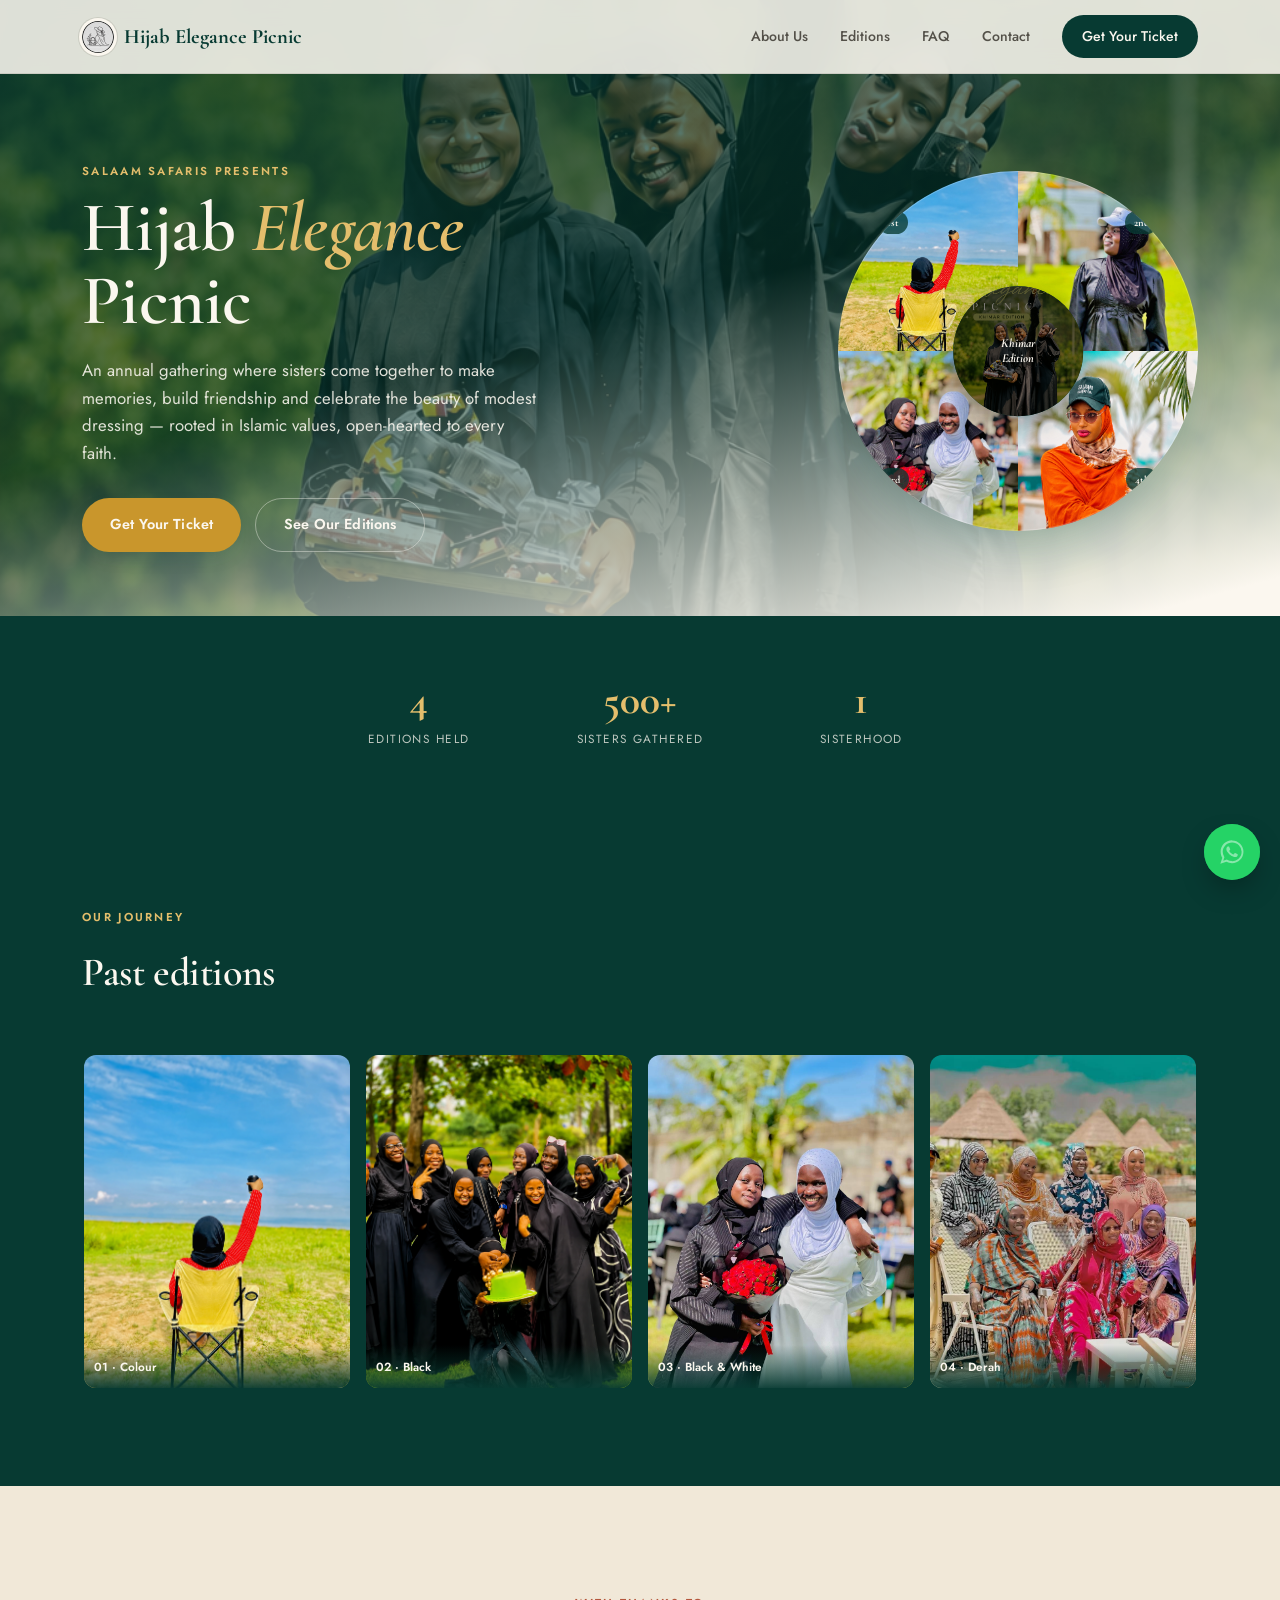
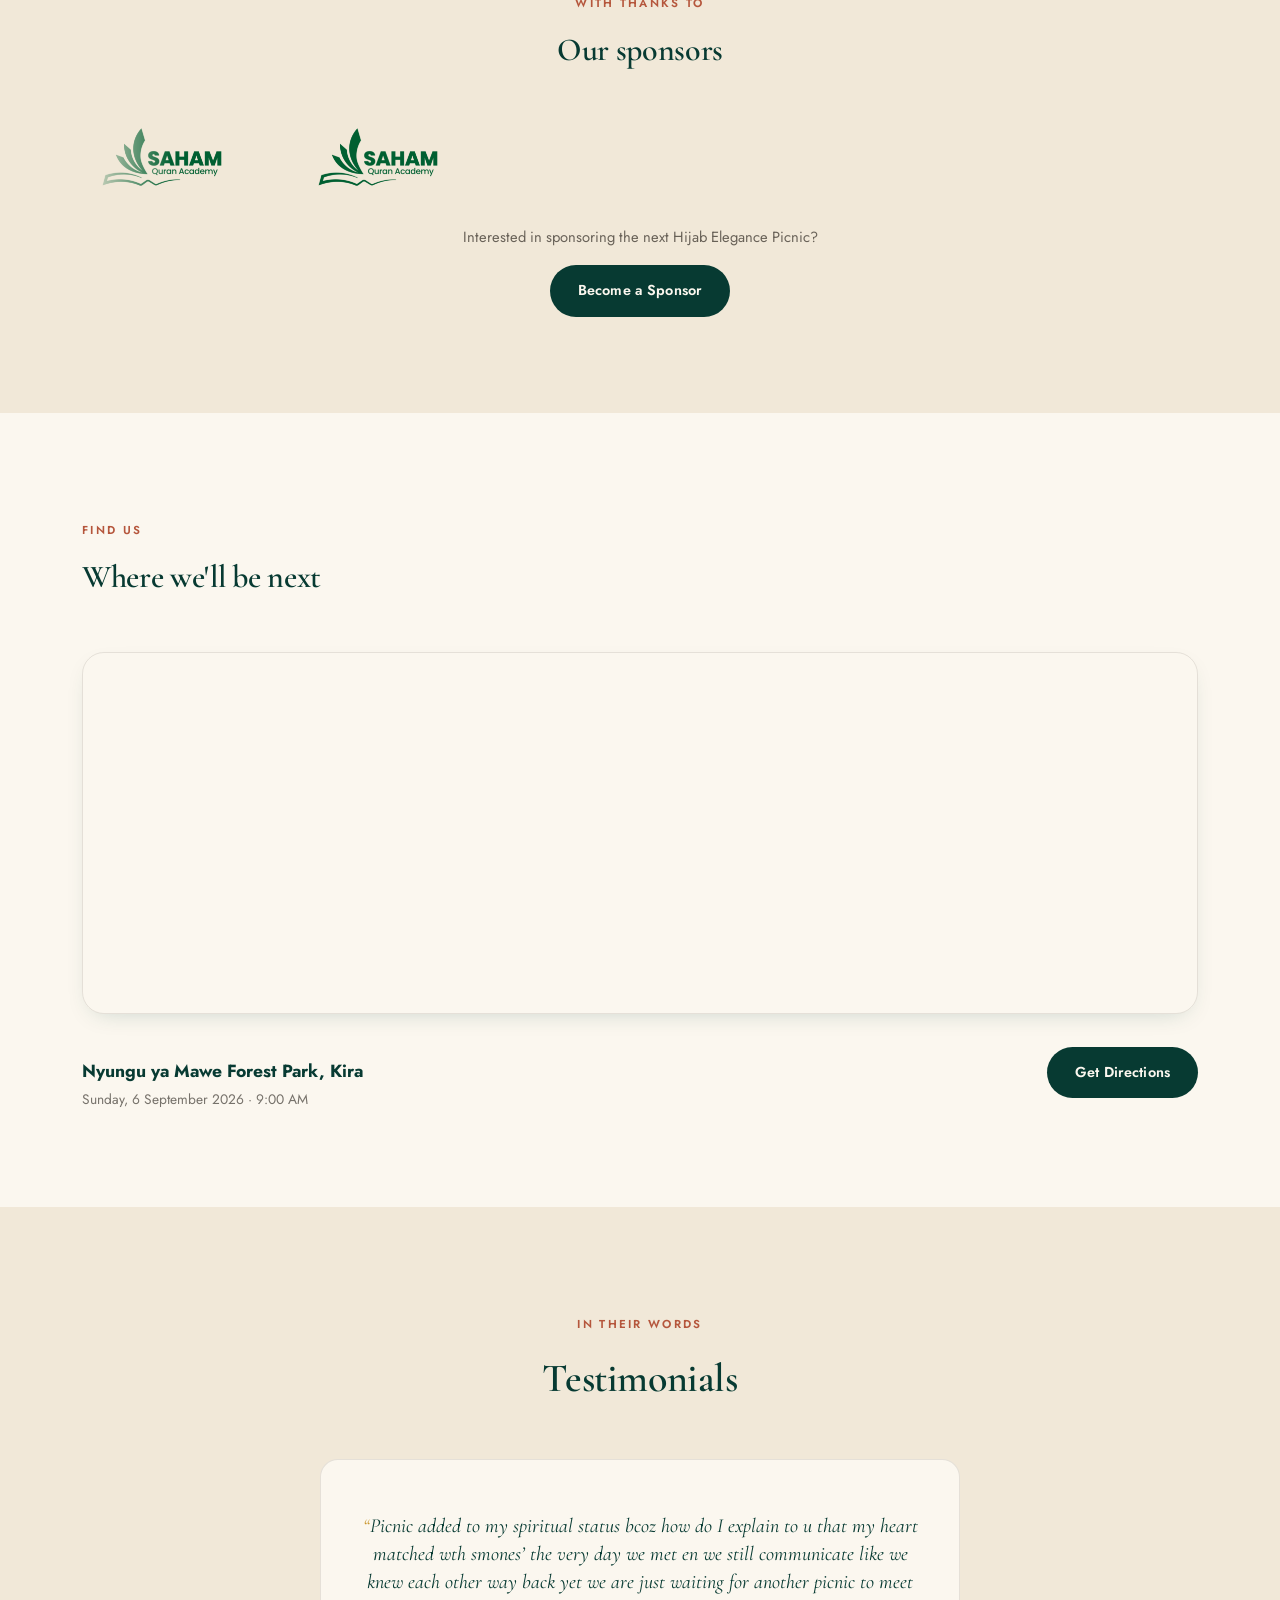
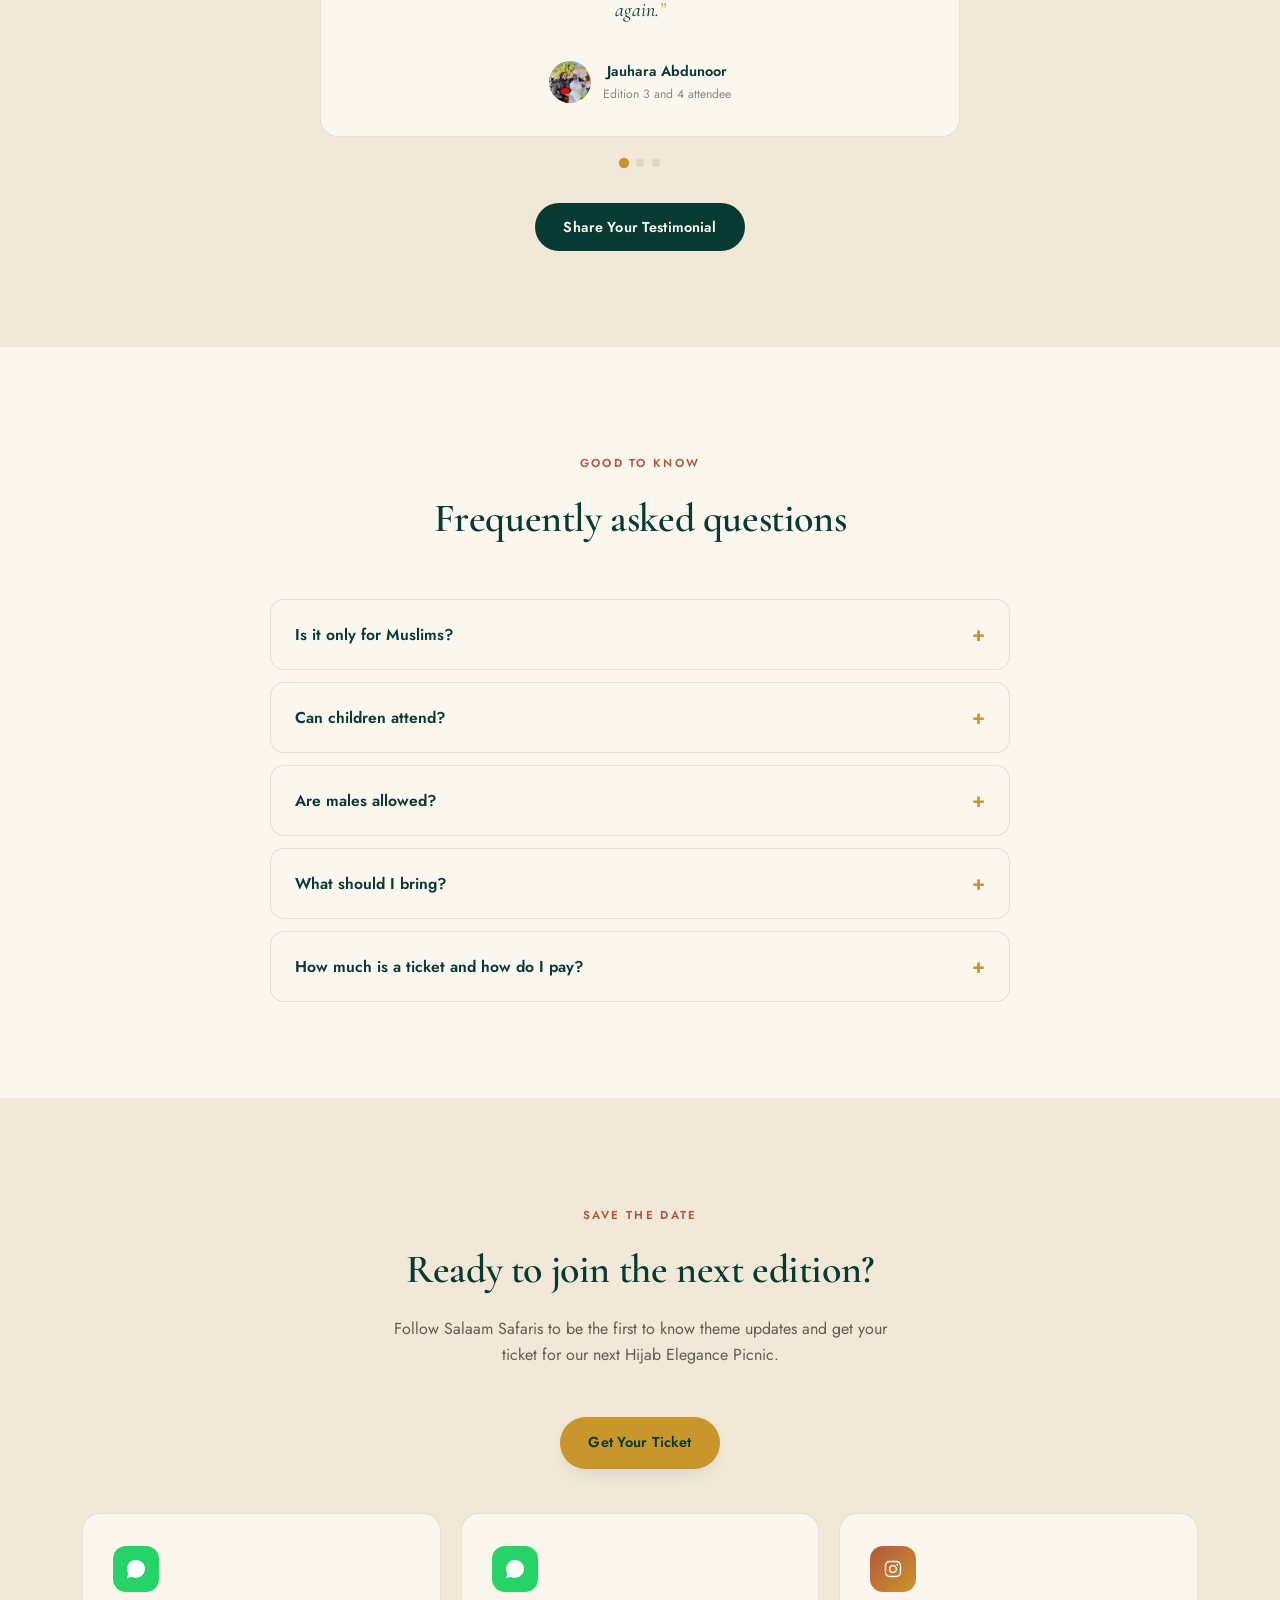
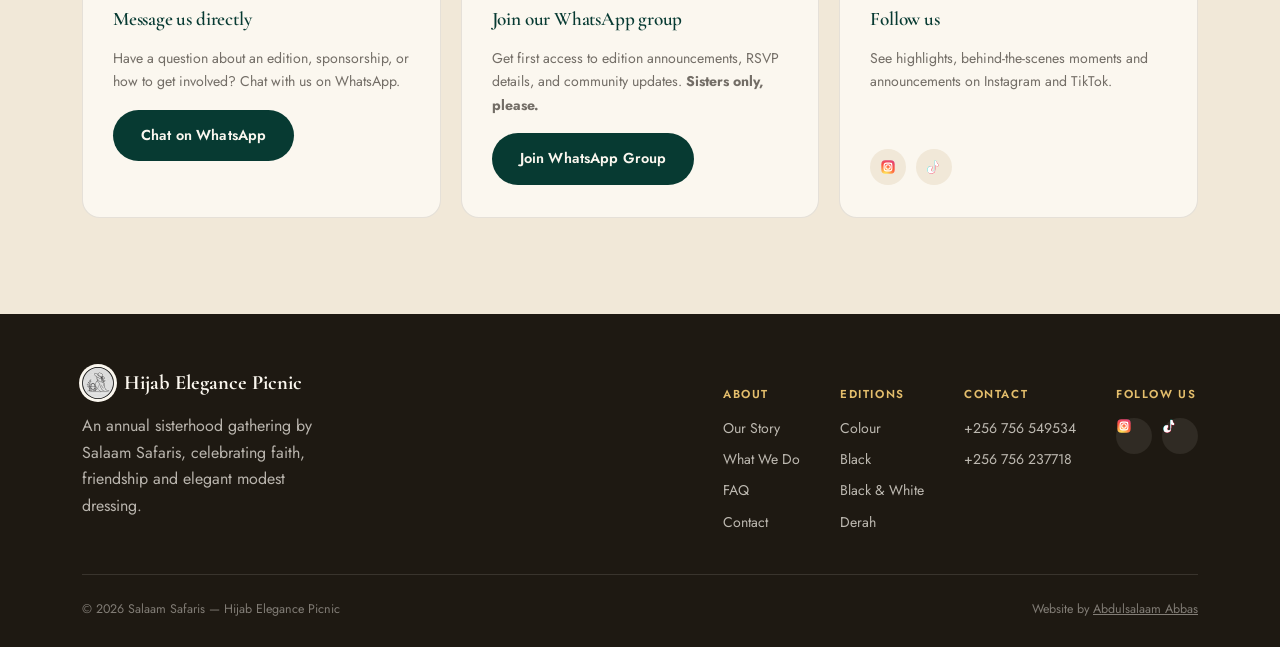
==== commit 67b0f2c1: "Add files via upload" ====
--- a/index.html
+++ b/index.html
@@ -139,9 +139,9 @@
     <div class="marquee-wrap reveal">
       <div class="marquee-track">
         <!-- Sponsor logo — replace src with the real Saham Quran Academy logo file -->
-        <div class="marquee-logo"><img src="sponsor-saham-quran-academy.png" alt="Saham Quran Academy"></div>
+        <div class="marquee-logo"><img src="saham_logo.png" alt="Saham Quran Academy"></div>
         <!-- Duplicate set for a seamless loop -->
-        <div class="marquee-logo"><img src="sponsor-saham-quran-academy.png" alt="Saham Quran Academy"></div>
+        <div class="marquee-logo"><img src="saham_logo.png" alt="Saham Quran Academy"></div>
       </div>
     </div>
     <div class="sponsor-cta">
@@ -178,24 +178,24 @@
     </div>
     <div class="testi-rotator reveal">
       <div class="testi-slide active">
-        <p class="testi-quote">The Hijab Elegance Picnic helped me make lifelong friends.</p>
+        <p class="testi-quote">Picnic added to my spiritual status bcoz how do I explain to u that my heart matched wth smones’ the very day we met en we still communicate like we knew each other way back yet we are just waiting for another picnic to meet again.</p>
         <div class="testi-person">
-          <div class="testi-avatar"><img src="https://placehold.co/100x100/E7C8C0/1E1912?text=Photo" alt="Attendee" loading="lazy" decoding="async"></div>
-          <div><div class="name">Aisha N.</div><div class="role">Edition 04 attendee</div></div>
+          <div class="testi-avatar"><img src="jau.jpg" alt="Attendee" loading="lazy" decoding="async"></div>
+          <div><div class="name">Jauhara Abdunoor</div><div class="role">Edition 3 and 4 attendee</div></div>
         </div>
       </div>
       <div class="testi-slide">
-        <p class="testi-quote">It was the best sisters-only event I've ever attended.</p>
+        <p class="testi-quote">Asalam Alaikum warahmatulahi wabarakatu I have attended the hijab picnic 3 times and each experience I got was amazing and helpful May the Almighty Allah bless the Salaaam Safari team for creating such beautiful space for Muslim sisters to connect and make wonderful memories Jazakallahu Khayra</p>
         <div class="testi-person">
-          <div class="testi-avatar"><img src="https://placehold.co/100x100/C9962C/1E1912?text=Photo" alt="Attendee" loading="lazy" decoding="async"></div>
-          <div><div class="name">Halima K.</div><div class="role">Edition 03 attendee</div></div>
+          <div class="testi-avatar"><img src="rahma.jpg" alt="Attendee" loading="lazy" decoding="async"></div>
+          <div><div class="name">Rahma</div><div class="role">Edition 2,3 and 4 attendee</div></div>
         </div>
       </div>
       <div class="testi-slide">
         <p class="testi-quote">I came for the picnic and left with a whole new circle of sisters.</p>
         <div class="testi-person">
-          <div class="testi-avatar"><img src="https://placehold.co/100x100/0B4F45/F6EFE3?text=Photo" alt="Attendee" loading="lazy" decoding="async"></div>
-          <div><div class="name">Zainab M.</div><div class="role">Edition 02 attendee</div></div>
+          <div class="testi-avatar"><img src="Nashiibah.jpg" alt="Attendee" loading="lazy" decoding="async"></div>
+          <div><div class="name">Nashibah Kawenda </div><div class="role">Edition 1,2,3 and 4 attendee</div></div>
         </div>
       </div>
     </div>
--- a/style.css
+++ b/style.css
@@ -203,7 +203,7 @@
 .marquee-wrap:hover .marquee-track{animation-play-state:paused;}
 @keyframes marqueeScroll{from{transform:translateX(0);}to{transform:translateX(-50%);}}
 .marquee-logo{height:64px;display:flex;align-items:center;justify-content:center;flex-shrink:0;}
-.marquee-logo img{height:100%;width:auto;max-width:160px;object-fit:contain;}
+.marquee-logo img{height:400%;width:auto;max-width:160px;object-fit:contain;}
 .sponsor-cta{text-align:center;margin-top:36px;}
 .sponsor-cta p{margin:0 0 16px;color:rgba(30,25,18,0.65);font-size:0.92rem;}
 
